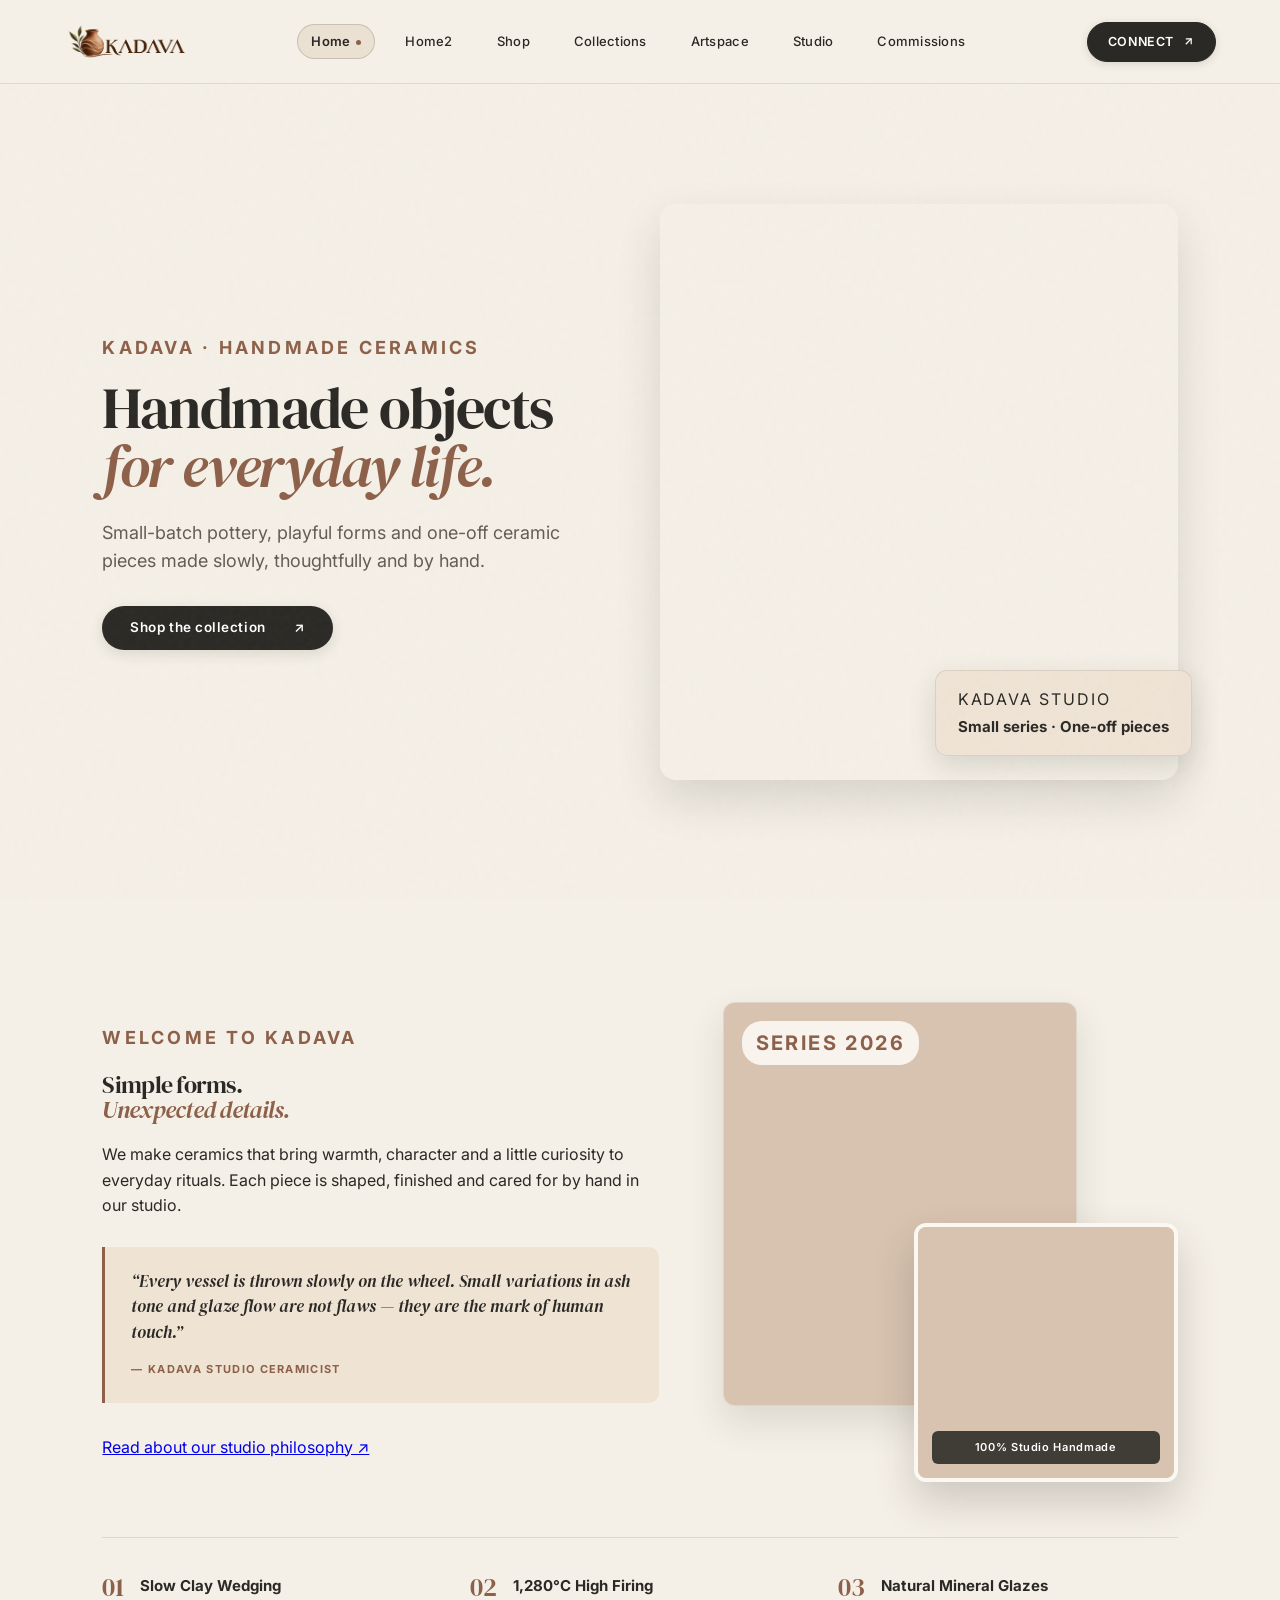
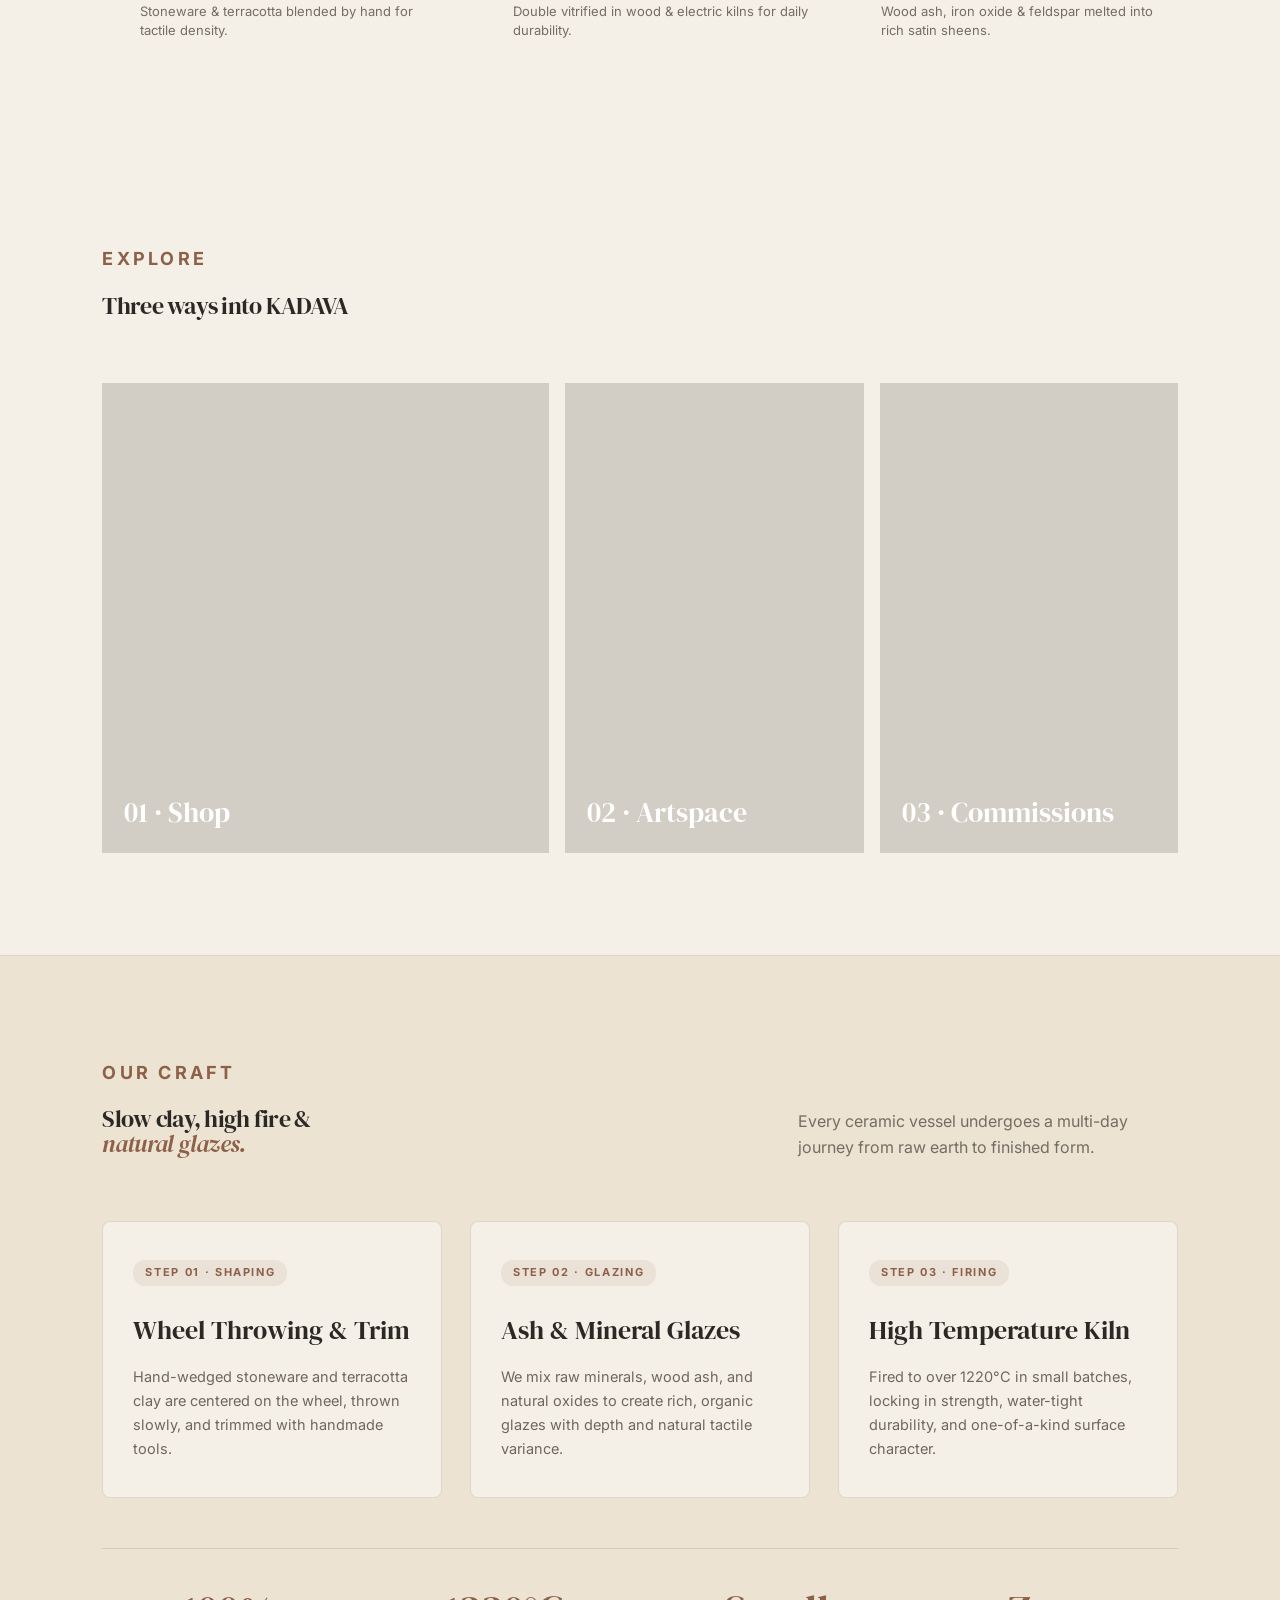
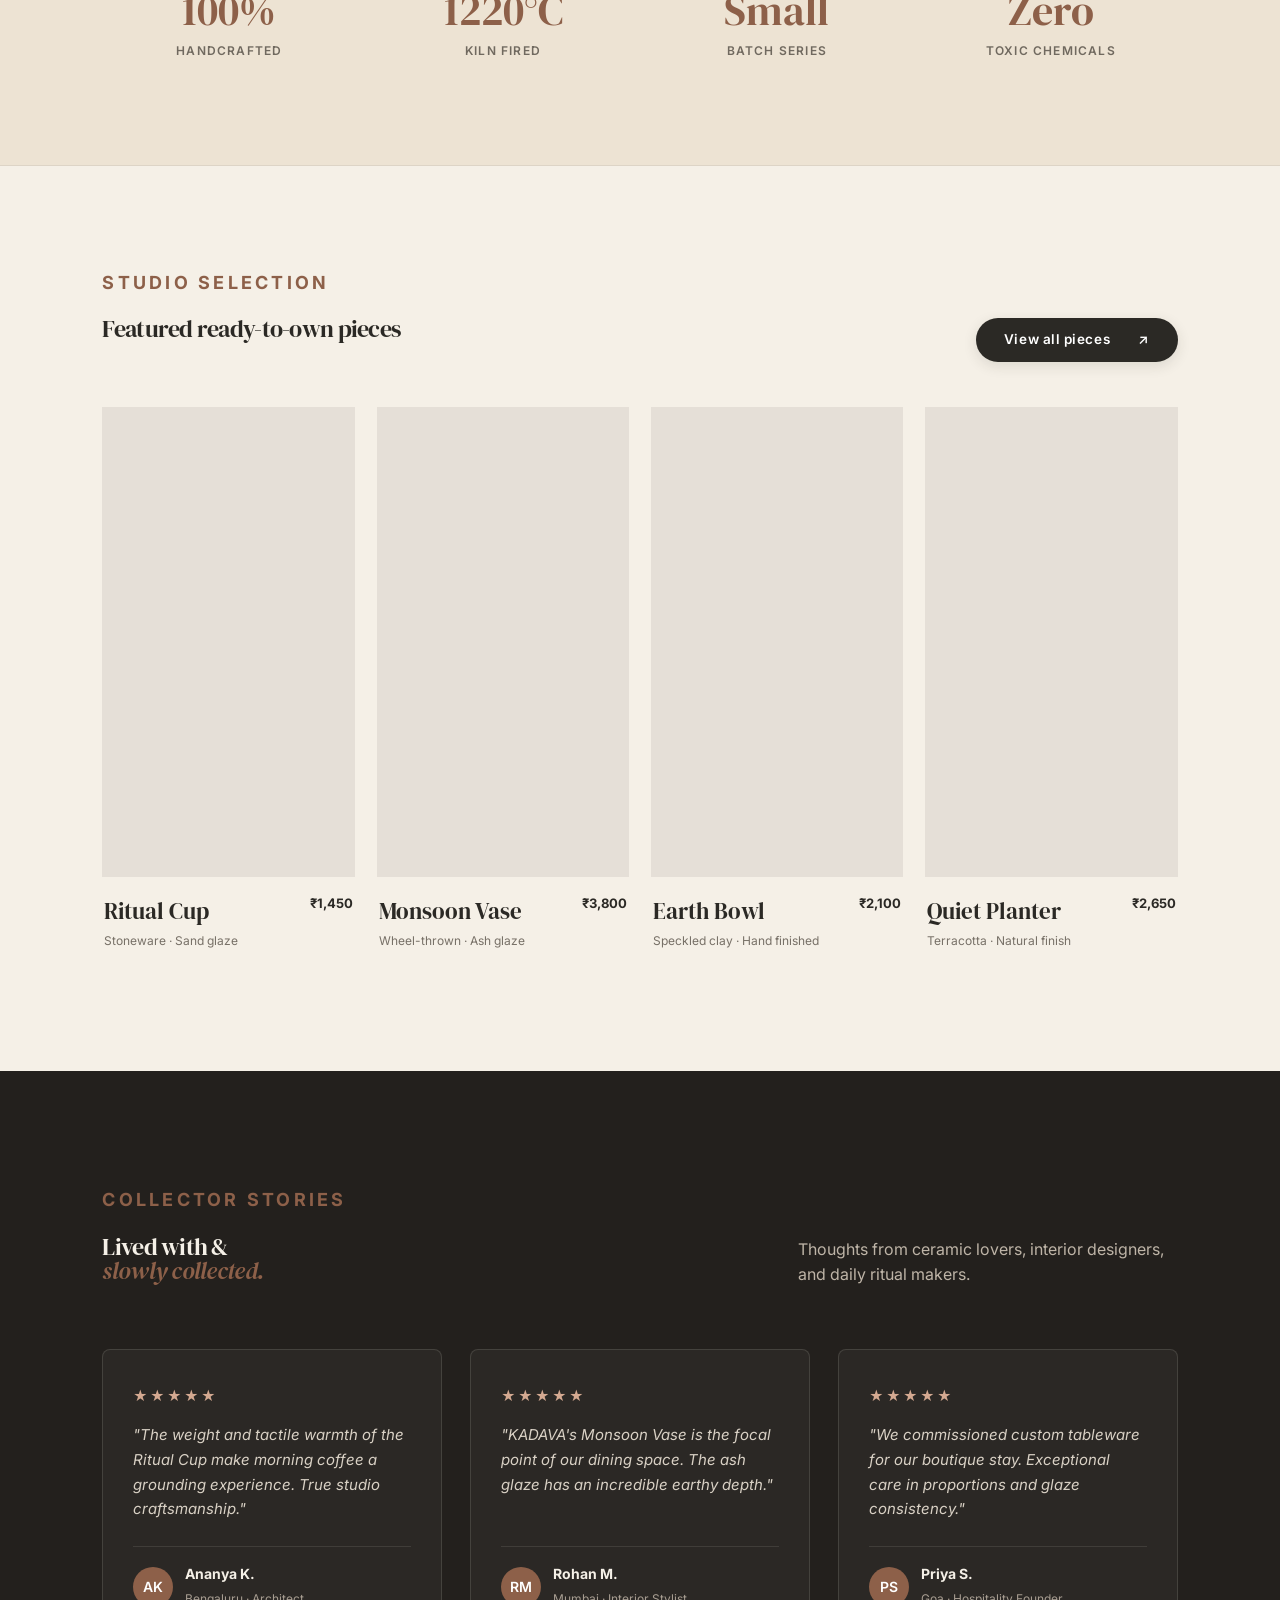
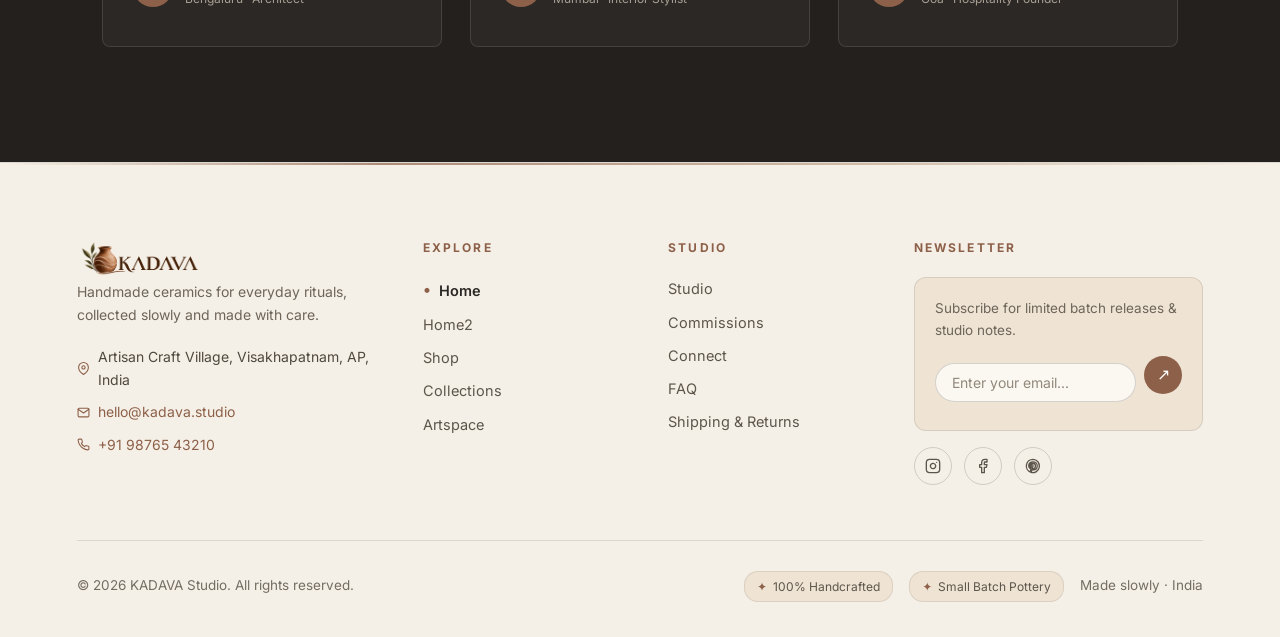
==== index.html @ ba9e99bd "nodarkrtl" ====
<!DOCTYPE html>
<html lang="en">

<head>
  <meta charset="UTF-8">
  <meta name="viewport" content="width=device-width, initial-scale=1.0">
  <meta name="description" content="KADAVA — handmade pottery, ceramics, artist objects and custom commissions.">
  <title>Home — KADAVA</title>
  <link rel="preconnect" href="https://fonts.googleapis.com">
  <link rel="preconnect" href="https://fonts.gstatic.com" crossorigin>
  <link href="https://fonts.googleapis.com/css2?family=DM+Serif+Display&family=Inter:wght@400;500;600&display=swap"
    rel="stylesheet">
  <link rel="icon" type="image/png" href="assets/favicon.png">
  <link rel="stylesheet" href="style.css">
</head>

<body>
  <div class="grain"></div>
  <header class="site-header" id="top">
    <a class="brand" href="index.html">
      <img src="assets/logo.png" alt="KADAVA Logo" class="brand-logo-img">
    </a>
    <button class="menu-toggle" aria-label="Open menu" aria-expanded="false">
      <span></span><span></span>
    </button>
    <nav class="nav">
      <a href="index.html" class="active">Home</a>
      <a href="home2.html">Home2</a>
      <a href="shop.html">Shop</a>
      <a href="collections.html">Collections</a>
      <a href="artspace.html">Artspace</a>
      <a href="studio.html">Studio</a>
      <a href="commissions.html">Commissions</a>
    </nav>
    <div class="header-actions">
      <a class="header-connect-btn" href="connect.html">
        <span>Connect</span>
        <svg viewBox="0 0 24 24">
          <line x1="7" y1="17" x2="17" y2="7"></line>
          <polyline points="7 7 17 7 17 17"></polyline>
        </svg>
      </a>
    </div>
  </header>

  <main>
    <!-- HERO SECTION -->
    <section class="hero section reveal">
      <div class="hero-copy">
        <p class="eyebrow">KADAVA · HANDMADE CERAMICS</p>
        <h1>Handmade objects<br><em>for everyday life.</em></h1>
        <p class="hero-text">Small-batch pottery, playful forms and one-off ceramic pieces made slowly, thoughtfully and
          by hand.</p>
        <a class="button button-dark" href="shop.html">Shop the collection <span>↗</span></a>
      </div>
      <div class="hero-art">
        <div class="hero-image"
          style="background-image:url('https://www.slowpottery.com/cdn/shop/files/IMG_0769_560x709.jpg?v=1723099866')">
        </div>
        <div class="floating-note">KADAVA STUDIO<br><strong>Small series · One-off pieces</strong></div>
      </div>
    </section>

    <!-- INTRO SECTION (INDEX - EDITORIAL COLLAGE & CRAFT NOTE) -->
    <section class="intro section reveal">
      <div class="intro-editorial-grid">
        <div class="intro-editorial-copy">
          <p class="eyebrow">WELCOME TO KADAVA</p>
          <h2>Simple forms.<br><em>Unexpected details.</em></h2>
          <p class="intro-lead">We make ceramics that bring warmth, character and a little curiosity to everyday
            rituals. Each piece is shaped, finished and cared for by hand in our studio.</p>

          <div class="maker-quote-box">
            <p>“Every vessel is thrown slowly on the wheel. Small variations in ash tone and glaze flow are not flaws —
              they are the mark of human touch.”</p>
            <span class="maker-sign">— KADAVA Studio Ceramicist</span>
          </div>

          <a class="intro-action" href="studio.html">Read about our studio philosophy ↗</a>
        </div>

        <div class="intro-collage-wrapper">
          <div class="collage-main-frame">
            <div class="collage-img"
              style="background-image:url('https://cdn.shopify.com/s/files/1/2784/4712/files/Slowpottery_Store_Update_Been_A_While-2_480x480.jpg?v=1711793384')">
            </div>
            <div class="collage-tag">SERIES 2026</div>
          </div>
          <div class="collage-sub-frame">
            <div class="collage-img"
              style="background-image:url('https://images.unsplash.com/photo-1565193566173-7a0ee3dbe261?q=80&w=800&auto=format&fit=crop')">
            </div>
            <div class="collage-sub-note">100% Studio Handmade</div>
          </div>
        </div>
      </div>

      <div class="craft-highlights-bar">
        <div class="craft-highlight-item">
          <span class="highlight-num">01</span>
          <div>
            <strong>Slow Clay Wedging</strong>
            <p>Stoneware & terracotta blended by hand for tactile density.</p>
          </div>
        </div>
        <div class="craft-highlight-item">
          <span class="highlight-num">02</span>
          <div>
            <strong>1,280°C High Firing</strong>
            <p>Double vitrified in wood & electric kilns for daily durability.</p>
          </div>
        </div>
        <div class="craft-highlight-item">
          <span class="highlight-num">03</span>
          <div>
            <strong>Natural Mineral Glazes</strong>
            <p>Wood ash, iron oxide & feldspar melted into rich satin sheens.</p>
          </div>
        </div>
      </div>
    </section>

    <!-- COLLECTIONS GRID SECTION -->
    <section class="collections section reveal">
      <div class="section-head">
        <div>
          <p class="eyebrow">EXPLORE</p>
          <h2>Three ways into KADAVA</h2>
        </div>
      </div>
      <div class="collection-grid">
        <a href="shop.html" class="collection-card"
          style="background-image:url('https://static.wixstatic.com/media/dc993f_97a6704693cb4fafbad5bdfbb5e1f3fa~mv2.jpg/v1/fill/w_980%2Ch_653%2Cal_c%2Cq_85%2Cusm_0.66_1.00_0.01%2Cenc_avif%2Cquality_auto/dc993f_97a6704693cb4fafbad5bdfbb5e1f3fa~mv2.jpg')"><span>01
            · Shop</span></a>
        <a href="artspace.html" class="collection-card"
          style="background-image:url('https://images.squarespace-cdn.com/content/v1/684fb4071e017004de7840f3/378e8b64-91b4-48c6-bec8-7117f7f809e9/WhatsApp%2BImage%2B2025-06-12%2Bat%2B8.28.30%2BAM.jpg')"><span>02
            · Artspace</span></a>
        <a href="commissions.html" class="collection-card"
          style="background-image:url('https://images.squarespace-cdn.com/content/v1/684fb4071e017004de7840f3/1772297842189-53AIKLKZXOEKPM72DSMS/image-asset.jpeg')"><span>03
            · Commissions</span></a>
      </div>
    </section>

    <!-- CRAFT & KILN PROCESS -->
    <section class="craft-process reveal">
      <div class="section-head">
        <div>
          <p class="eyebrow">OUR CRAFT</p>
          <h2>Slow clay, high fire &<br><em>natural glazes.</em></h2>
        </div>
        <p class="muted">Every ceramic vessel undergoes a multi-day journey from raw earth to finished form.</p>
      </div>
      <div class="process-grid">
        <div class="process-card">
          <span class="process-step">Step 01 · Shaping</span>
          <h3>Wheel Throwing & Trim</h3>
          <p>Hand-wedged stoneware and terracotta clay are centered on the wheel, thrown slowly, and trimmed with
            handmade tools.</p>
        </div>
        <div class="process-card">
          <span class="process-step">Step 02 · Glazing</span>
          <h3>Ash & Mineral Glazes</h3>
          <p>We mix raw minerals, wood ash, and natural oxides to create rich, organic glazes with depth and natural
            tactile variance.</p>
        </div>
        <div class="process-card">
          <span class="process-step">Step 03 · Firing</span>
          <h3>High Temperature Kiln</h3>
          <p>Fired to over 1220°C in small batches, locking in strength, water-tight durability, and one-of-a-kind
            surface character.</p>
        </div>
      </div>
      <div class="studio-stats-bar">
        <div class="stat-item">
          <span class="stat-number">100%</span>
          <span class="stat-label">Handcrafted</span>
        </div>
        <div class="stat-item">
          <span class="stat-number">1220°C</span>
          <span class="stat-label">Kiln Fired</span>
        </div>
        <div class="stat-item">
          <span class="stat-number">Small</span>
          <span class="stat-label">Batch Series</span>
        </div>
        <div class="stat-item">
          <span class="stat-number">Zero</span>
          <span class="stat-label">Toxic Chemicals</span>
        </div>
      </div>
    </section>

    <!-- FEATURED SHOWCASE -->
    <section class="featured-showcase section reveal">
      <div class="section-head">
        <div>
          <p class="eyebrow">STUDIO SELECTION</p>
          <h2>Featured ready-to-own pieces</h2>
        </div>
        <a class="button button-dark" href="shop.html">View all pieces <span>↗</span></a>
      </div>
      <div class="product-grid">
        <article class="product-card">
          <div class="product-image"
            style="background-image:url('https://images.unsplash.com/photo-1578749556568-bc2c40e68b61?q=80&w=800&auto=format&fit=crop')">
            <button class="quick" data-add>Add to cart</button>
          </div>
          <div class="product-meta">
            <div>
              <h3>Ritual Cup</h3>
              <p>Stoneware · Sand glaze</p>
            </div>
            <strong>₹1,450</strong>
          </div>
        </article>
        <article class="product-card">
          <div class="product-image"
            style="background-image:url('https://www.authorceramics.com/cdn/shop/files/Poppy-Vase-Sand-Dune-15_940x.jpg?v=1715391659')">
            <button class="quick" data-add>Add to cart</button>
          </div>
          <div class="product-meta">
            <div>
              <h3>Monsoon Vase</h3>
              <p>Wheel-thrown · Ash glaze</p>
            </div>
            <strong>₹3,800</strong>
          </div>
        </article>
        <article class="product-card">
          <div class="product-image"
            style="background-image:url('https://images.squarespace-cdn.com/content/v1/684fb4071e017004de7840f3/1772250698847-D84KBA7W6KFBEYE4YV6B/image-asset.jpeg')">
            <button class="quick" data-add>Add to cart</button>
          </div>
          <div class="product-meta">
            <div>
              <h3>Earth Bowl</h3>
              <p>Speckled clay · Hand finished</p>
            </div>
            <strong>₹2,100</strong>
          </div>
        </article>
        <article class="product-card">
          <div class="product-image"
            style="background-image:url('https://cdn.myikas.com/images/fd0e7424-d5fe-43c9-bc06-d2bbb1850aed/09a22244-1563-47e9-8ed5-5c7395b2889e/3840/cae0a930-d2ae-4ee0-92b0-ac7342c50a53-1-105-c.webp')">
            <button class="quick" data-add>Add to cart</button>
          </div>
          <div class="product-meta">
            <div>
              <h3>Quiet Planter</h3>
              <p>Terracotta · Natural finish</p>
            </div>
            <strong>₹2,650</strong>
          </div>
        </article>
      </div>
    </section>

    <!-- COLLECTOR STORIES / TESTIMONIALS -->
    <section class="testimonials-section reveal">
      <div class="section-head">
        <div>
          <p class="eyebrow">COLLECTOR STORIES</p>
          <h2>Lived with &<br><em>slowly collected.</em></h2>
        </div>
        <p class="muted">Thoughts from ceramic lovers, interior designers, and daily ritual makers.</p>
      </div>
      <div class="testimonials-grid">
        <div class="testimonial-card">
          <div>
            <div class="stars">★★★★★</div>
            <p class="quote-text">"The weight and tactile warmth of the Ritual Cup make morning coffee a grounding
              experience. True studio craftsmanship."</p>
          </div>
          <div class="collector-info">
            <div class="collector-avatar">AK</div>
            <div class="collector-details">
              <strong>Ananya K.</strong>
              <span>Bengaluru · Architect</span>
            </div>
          </div>
        </div>
        <div class="testimonial-card">
          <div>
            <div class="stars">★★★★★</div>
            <p class="quote-text">"KADAVA's Monsoon Vase is the focal point of our dining space. The ash glaze has an
              incredible earthy depth."</p>
          </div>
          <div class="collector-info">
            <div class="collector-avatar">RM</div>
            <div class="collector-details">
              <strong>Rohan M.</strong>
              <span>Mumbai · Interior Stylist</span>
            </div>
          </div>
        </div>
        <div class="testimonial-card">
          <div>
            <div class="stars">★★★★★</div>
            <p class="quote-text">"We commissioned custom tableware for our boutique stay. Exceptional care in
              proportions and glaze consistency."</p>
          </div>
          <div class="collector-info">
            <div class="collector-avatar">PS</div>
            <div class="collector-details">
              <strong>Priya S.</strong>
              <span>Goa · Hospitality Founder</span>
            </div>
          </div>
        </div>
      </div>
    </section>
  </main>

  <footer>
    <div class="footer-grid">
      <div class="footer-brand-col">
        <a class="brand footer-brand" href="index.html">
          <img src="assets/logo.png" alt="KADAVA Logo" class="brand-logo-img">
        </a>
        <p class="footer-note">Handmade ceramics for everyday rituals, collected slowly and made with care.</p>
        <div class="footer-contact-info">
          <span><svg width="13" height="13" viewBox="0 0 24 24" fill="none" stroke="currentColor" stroke-width="2"
              stroke-linecap="round" stroke-linejoin="round">
              <path d="M21 10c0 7-9 13-9 13s-9-6-9-13a9 9 0 0 1 18 0z"></path>
              <circle cx="12" cy="10" r="3"></circle>
            </svg> Artisan Craft Village, Visakhapatnam, AP, India</span>
          <a href="mailto:hello@kadava.studio"><svg width="13" height="13" viewBox="0 0 24 24" fill="none"
              stroke="currentColor" stroke-width="2" stroke-linecap="round" stroke-linejoin="round">
              <path d="M4 4h16c1.1 0 2 .9 2 2v12c0 1.1-.9 2-2 2H4c-1.1 0-2-.9-2-2V6c0-1.1.9-2 2-2z"></path>
              <polyline points="22,6 12,13 2,6"></polyline>
            </svg> hello@kadava.studio</a>
          <a href="tel:+919876543210"><svg width="13" height="13" viewBox="0 0 24 24" fill="none" stroke="currentColor"
              stroke-width="2" stroke-linecap="round" stroke-linejoin="round">
              <path
                d="M22 16.92v3a2 2 0 0 1-2.18 2 19.79 19.79 0 0 1-8.63-3.07 19.5 19.5 0 0 1-6-6 19.79 19.79 0 0 1-3.07-8.67A2 2 0 0 1 4.11 2h3a2 2 0 0 1 2 1.72 12.84 12.84 0 0 0 .7 2.81 2 2 0 0 1-.45 2.11L8.09 9.91a16 16 0 0 0 6 6l1.27-1.27a2 2 0 0 1 2.11-.45 12.84 12.84 0 0 0 2.81.7A2 2 0 0 1 22 16.92z">
              </path>
            </svg> +91 98765 43210</a>
        </div>
      </div>
      <div>
        <p class="footer-label">Explore</p>
        <div class="footer-links">
          <a href="index.html" class="active">Home</a>
          <a href="home2.html">Home2</a>
          <a href="shop.html">Shop</a>
          <a href="collections.html">Collections</a>
          <a href="artspace.html">Artspace</a>
        </div>
      </div>
      <div>
        <p class="footer-label">Studio</p>
        <div class="footer-links">
          <a href="studio.html">Studio</a>
          <a href="commissions.html">Commissions</a>
          <a href="connect.html">Connect</a>
          <a href="#">FAQ</a>
          <a href="#">Shipping & Returns</a>
        </div>
      </div>
      <div class="footer-newsletter-col">
        <p class="footer-label">Newsletter</p>
        <div class="footer-newsletter-box">
          <p>Subscribe for limited batch releases & studio notes.</p>
          <form class="newsletter">
            <input type="email" placeholder="Enter your email..." aria-label="Email" required>
            <button type="submit" aria-label="Subscribe">↗</button>
          </form>
          <div class="newsletter-msg"></div>
        </div>
        <div class="socials">
          <a href="#" aria-label="Instagram" title="Instagram">
            <svg viewBox="0 0 24 24" width="16" height="16" fill="none" stroke="currentColor" stroke-width="2"
              stroke-linecap="round" stroke-linejoin="round">
              <rect x="2" y="2" width="20" height="20" rx="5" ry="5"></rect>
              <path d="M16 11.37A4 4 0 1 1 12.63 8 4 4 0 0 1 16 11.37z"></path>
              <line x1="17.5" y1="6.5" x2="17.51" y2="6.5"></line>
            </svg>
          </a>
          <a href="#" aria-label="Facebook" title="Facebook">
            <svg viewBox="0 0 24 24" width="16" height="16" fill="none" stroke="currentColor" stroke-width="2"
              stroke-linecap="round" stroke-linejoin="round">
              <path d="M18 2h-3a5 5 0 0 0-5 5v3H7v4h3v8h4v-8h3l1-4h-4V7a1 1 0 0 1 1-1h3z"></path>
            </svg>
          </a>
          <a href="#" aria-label="Pinterest" title="Pinterest">
            <svg viewBox="0 0 24 24" width="16" height="16" fill="none" stroke="currentColor" stroke-width="2"
              stroke-linecap="round" stroke-linejoin="round">
              <path
                d="M12 2a10 10 0 0 0-3.66 19.31c-.08-.84-.15-2.13.03-3.05l1.1-4.66s-.28-.56-.28-1.39c0-1.3.75-2.27 1.7-2.27.8 0 1.18.6 1.18 1.32 0 .8-.51 2-.78 3.12-.22.94.47 1.7 1.4 1.7 1.68 0 2.97-1.77 2.97-4.33 0-2.26-1.63-3.84-3.95-3.84-2.69 0-4.27 2.02-4.27 4.1 0 .81.31 1.68.7 2.16.08.09.09.17.06.31l-.26 1.07c-.04.17-.15.22-.34.13-1.25-.58-2.03-2.4-2.03-3.87 0-3.15 2.29-6.04 6.6-6.04 3.47 0 6.16 2.47 6.16 5.77 0 3.44-2.17 6.21-5.18 6.21-1.01 0-1.97-.53-2.3-1.15l-.62 2.38c-.23.88-.84 1.98-1.26 2.65A10 10 0 1 0 12 2z">
              </path>
            </svg>
          </a>
        </div>
      </div>
    </div>
    <div class="footer-bottom">
      <span>© <span id="year"></span> KADAVA Studio. All rights reserved.</span>
      <div class="footer-bottom-badges">
        <span class="badge-tag"><span>✦</span> 100% Handcrafted</span>
        <span class="badge-tag"><span>✦</span> Small Batch Pottery</span>
        <span>Made slowly · India</span>
      </div>
    </div>
  </footer>

  <button class="back-top" id="backTop" aria-label="Back to top">
    <svg width="18" height="18" viewBox="0 0 24 24" fill="none" stroke="currentColor" stroke-width="2.5"
      stroke-linecap="round" stroke-linejoin="round">
      <line x1="12" y1="19" x2="12" y2="5"></line>
      <polyline points="5 12 12 5 19 12"></polyline>
    </svg>
  </button>
  <script src="script.js"></script>
</body>

</html>
---- style.css ----
*{box-sizing:border-box}
html{scroll-behavior:smooth}
body{
  margin:0;
  background:#f5f0e7;
  color:#2b2925;
  font-family:Inter,system-ui,-apple-system,BlinkMacSystemFont,"Segoe UI",Roboto,sans-serif;
  font-size:16px;
  line-height:1.6;
}

/* Background Grain Texture */
.grain{
  position:fixed;
  inset:0;
  pointer-events:none;
  opacity:.035;
  z-index:50;
  background-image:url("data:image/svg+xml,%3Csvg viewBox='0 0 160 160' xmlns='http://www.w3.org/2000/svg'%3E%3Cfilter id='n'%3E%3CfeTurbulence type='fractalNoise' baseFrequency='.9' numOctaves='4' stitchTiles='stitch'/%3E%3C/filter%3E%3Crect width='100%25' height='100%25' filter='url(%23n)'/%3E%3C/svg%3E");
}

/* Header & Navigation System */
.site-header{
  height:84px;
  display:flex;
  align-items:center;
  justify-content:space-between;
  padding:0 5vw;
  border-bottom:1px solid rgba(43,41,37,0.12);
  position:sticky;
  top:0;
  background:rgba(245,240,231,.95);
  backdrop-filter:blur(14px);
  -webkit-backdrop-filter:blur(14px);
  z-index:100;
  transition:all 0.3s ease;
}

.brand{
  display:flex;
  gap:12px;
  align-items:center;
  text-decoration:none;
  color:#2b2925;
  font-weight:600;
  letter-spacing:.18em;
  font-size:15px;
  transition:opacity .2s ease;
}
.brand:hover{opacity:.85}

.brand-logo-img {
  height: 42px;
  width: auto;
  max-width: 170px;
  object-fit: contain;
  display: block;
  transition: transform 0.3s ease;
}
.brand:hover .brand-logo-img {
  transform: scale(1.03);
}

.brand-mark{
  display:grid;
  place-items:center;
  width:28px;
  height:28px;
  border:1px solid #2b2925;
  border-radius:50%;
  font-size:18px;
  line-height:1;
  transform:rotate(-25deg);
  transition:transform .4s ease, background-color .3s ease, color .3s ease, border-color .3s ease;
}
.brand:hover .brand-mark{
  transform:rotate(155deg);
  background:#8d6049;
  color:#fff;
  border-color:#8d6049;
}

/* Nav Menu Links */
.nav{
  display:flex;
  align-items:center;
  gap:16px;
}

.nav a{
  color:#2b2925;
  text-decoration:none;
  font-size:13px;
  font-weight:500;
  letter-spacing:.02em;
  padding:7px 14px;
  border-radius:20px;
  position:relative;
  transition:all 0.25s ease;
}

.nav a:hover{
  color:#8d6049;
  background:rgba(141,96,73,0.08);
}

/* Active Nav Highlight */
.nav a.active{
  color:#2b2925;
  font-weight:600;
  background:#eae1d3;
  box-shadow:inset 0 0 0 1px rgba(43,41,37,0.18);
}

.nav a.active::after{
  content:"";
  display:inline-block;
  width:5px;
  height:5px;
  background:#8d6049;
  border-radius:50%;
  margin-left:6px;
  vertical-align:middle;
}

/* Connect Button in Header Nav */
.nav a.nav-btn-connect{
  display:inline-flex;
  align-items:center;
  gap:6px;
  background:transparent;
  color:#2b2925;
  border:1.5px solid #2b2925;
  padding:7px 16px;
  border-radius:30px;
  font-size:12.5px;
  font-weight:600;
  letter-spacing:.04em;
  text-transform:uppercase;
  transition:all 0.3s ease;
}

.nav a.nav-btn-connect::after{
  display:none;
}

.nav a.nav-btn-connect:hover{
  background:#8d6049;
  border-color:#8d6049;
  color:#ffffff;
  transform:translateY(-1px);
  box-shadow:0 4px 12px rgba(141,96,73,0.22);
}

.nav a.nav-btn-connect.active{
  background:#2b2925;
  color:#ffffff;
  border-color:#2b2925;
  box-shadow:0 2px 8px rgba(43,41,37,0.2);
}

/* Header Actions Container */
.header-actions{
  display:flex;
  align-items:center;
  gap:12px;
}

/* Connect CTA Button in Header (Replaces Cart) */
.header-connect-btn{
  display:inline-flex;
  align-items:center;
  gap:8px;
  background:#2b2925;
  color:#ffffff;
  text-decoration:none;
  font-size:12.5px;
  font-weight:600;
  padding:9px 20px;
  border-radius:30px;
  letter-spacing:.05em;
  text-transform:uppercase;
  transition:all 0.3s ease;
  box-shadow:0 2px 8px rgba(43,41,37,0.15);
  border:1.5px solid #2b2925;
}

.header-connect-btn:hover{
  background:#8d6049;
  border-color:#8d6049;
  color:#ffffff;
  transform:translateY(-1px);
  box-shadow:0 4px 14px rgba(141,96,73,0.28);
}

.header-connect-btn.active{
  background:#8d6049;
  border-color:#8d6049;
  color:#ffffff;
  box-shadow:0 2px 10px rgba(141,96,73,0.3);
}

.header-connect-btn svg{
  width:13px;
  height:13px;
  stroke:currentColor;
  fill:none;
  stroke-width:2.2;
  transition:transform 0.3s ease;
}

.header-connect-btn:hover svg{
  transform:translate(2px, -2px);
}

/* Mobile Menu Toggle */
.menu-toggle{
  display:none;
  background:none;
  border:0;
  cursor:pointer;
  padding:8px;
}

/* Hero Section */
.hero{
  min-height:max(calc(100vh - 84px), 620px);
  display:grid;
  grid-template-columns:1fr 1.05fr;
  gap:5vw;
  padding:0.8vw 8vw 4vw;
  align-items:center;
}
.hero-copy{max-width:600px}
.eyebrow{
  font-size:18px;
  letter-spacing:.18em;
  font-weight:700;
  margin:0 0 16px;
  color:#8d6049;
  text-transform:uppercase;
}
.hero h1,h2{
  font-family:"DM Serif Display",Georgia,serif;
  font-weight:400;
  line-height:1.02;
  letter-spacing:-.03em;
}
.hero h1{
  font-size:clamp(2.8rem,4.5vw,4.8rem);
  margin:0 0 22px;
  color:#2b2925;
}
.hero h1 em,h2 em{font-style:italic;color:#8d6049}
.hero-text{
  max-width:500px;
  font-size:18px;
  line-height:1.6;
  color:#635c52;
  margin-bottom:30px;
}

.button{
  border:0;
  padding:15px 28px;
  display:inline-flex;
  align-items:center;
  justify-content:space-between;
  gap:28px;
  font:600 13.5px/1 Inter, sans-serif;
  cursor:pointer;
  transition:all 0.3s ease;
  min-width:200px;
  text-decoration:none;
  border-radius:30px;
  letter-spacing:.04em;
  box-shadow:0 4px 14px rgba(43,41,37,0.12);
}
.button-dark{background:#2b2925;color:#fff}
.button-dark:hover{background:#8d6049;transform:translateY(-2px);box-shadow:0 6px 18px rgba(141,96,73,0.3)}
.button-light{background:#efe3d4;color:#2b2925}
.button-light:hover{background:#2b2925;color:#fff;transform:translateY(-2px)}

.hero-art{
  position:relative;
  width:100%;
}
.hero-image{
  height:min(64vh,600px);
  min-height:420px;
  background-size:cover;
  background-position:center;
  border-radius:16px;
  box-shadow:0 20px 45px rgba(43,41,37,0.14);
  overflow:hidden;
}
.image-a{background-image:url("https://www.slowpottery.com/cdn/shop/files/Slowpottery_Store_Update_Been_A_While-7_756x948.jpg?v=1711793393")}
.floating-note{
  position:absolute;
  right:-14px;
  bottom:24px;
  background:rgba(239,227,212,0.95);
  backdrop-filter:blur(10px);
  -webkit-backdrop-filter:blur(10px);
  padding:16px 22px;
  font-size:16px;
  letter-spacing:.12em;
  border-radius:12px;
  border:1px solid rgba(43,41,37,0.1);
  box-shadow:0 10px 28px rgba(43,41,37,0.14);
}
.floating-note strong{letter-spacing:0;font-size:15px;display:block;margin-top:2px;color:#2b2925}

/* Base Intro Spacing */
.intro {
  padding: 7vw 8vw;
  max-width: 1400px;
  margin: 0 auto;
}

/* ==========================================================================
   1. INDEX PAGE: Editorial Collage & Craft Highlights Bar
   ========================================================================== */
.intro-editorial-grid {
  display: grid;
  grid-template-columns: 1.1fr 0.9fr;
  gap: 5vw;
  align-items: center;
}
.intro-editorial-copy {
  max-width: 560px;
}
.maker-quote-box {
  background: #efe3d4;
  border-left: 3px solid #8d6049;
  padding: 22px 26px;
  margin: 28px 0 32px;
  border-radius: 0 10px 10px 0;
  position: relative;
}
.maker-quote-box p {
  font-family: "DM Serif Display", Georgia, serif;
  font-size: 17px;
  line-height: 1.5;
  color: #2b2925;
  margin: 0 0 10px;
  font-style: italic;
}
.maker-sign {
  font-size: 11px;
  font-weight: 700;
  letter-spacing: 0.12em;
  color: #8d6049;
  text-transform: uppercase;
}
.intro-collage-wrapper {
  position: relative;
  height: 480px;
}
.collage-main-frame {
  position: absolute;
  top: 0;
  left: 0;
  width: 78%;
  height: 84%;
  border-radius: 12px;
  overflow: hidden;
  box-shadow: 0 16px 36px rgba(43, 41, 37, 0.12);
  border: 1px solid rgba(216, 208, 196, 0.6);
  background: #eae1d3;
}
.collage-sub-frame {
  position: absolute;
  bottom: 0;
  right: 0;
  width: 58%;
  height: 54%;
  border-radius: 12px;
  overflow: hidden;
  box-shadow: 0 20px 42px rgba(43, 41, 37, 0.2);
  border: 4px solid #fbf8f2;
  background: #efe3d4;
}
.collage-img {
  width: 100%;
  height: 100%;
  background-size: cover;
  background-position: center;
  background-color: #d8c3b0;
  background-image: linear-gradient(135deg, #d8c3b0 0%, #c4a993 100%);
  transition: transform 0.7s ease;
}
.collage-main-frame:hover .collage-img, .collage-sub-frame:hover .collage-img {
  transform: scale(1.05);
}
.collage-tag {
  position: absolute;
  top: 18px;
  left: 18px;
  background: rgba(251, 248, 242, 0.92);
  padding: 6px 14px;
  border-radius: 20px;
  font-size: 20px;
  font-weight: 700;
  letter-spacing: 0.12em;
  color: #8d6049;
}
.collage-sub-note {
  position: absolute;
  bottom: 14px;
  left: 14px;
  right: 14px;
  background: rgba(43, 41, 37, 0.88);
  backdrop-filter: blur(8px);
  color: #ffffff;
  padding: 8px 12px;
  border-radius: 6px;
  font-size: 11px;
  font-weight: 600;
  letter-spacing: 0.06em;
  text-align: center;
}
.craft-highlights-bar {
  display: grid;
  grid-template-columns: repeat(3, 1fr);
  gap: 28px;
  margin-top: 55px;
  padding-top: 36px;
  border-top: 1px solid rgba(43, 41, 37, 0.12);
}
.craft-highlight-item {
  display: flex;
  gap: 16px;
  align-items: flex-start;
}
.highlight-num {
  font-family: "DM Serif Display", Georgia, serif;
  font-size: 26px;
  color: #8d6049;
  line-height: 1;
}
.craft-highlight-item strong {
  display: block;
  font-size: 15px;
  color: #2b2925;
  margin-bottom: 4px;
}
.craft-highlight-item p {
  font-size: 13px;
  color: #746d63;
  margin: 0;
  line-height: 1.45;
}

/* ==========================================================================
   2. COMMISSIONS PAGE: Hero Spec Box & 4-Column Use Cases Grid
   ========================================================================== */
.commission-spec-card {
  background: #2b2925;
  color: #fbf8f2;
  border-radius: 14px;
  padding: 34px 30px;
  box-shadow: 0 20px 45px rgba(43, 41, 37, 0.22);
  border: 1px solid rgba(255, 255, 255, 0.08);
}
.spec-badge {
  display: inline-block;
  font-size: 20px;
  font-weight: 700;
  letter-spacing: 0.16em;
  color: #8d6049;
  background: rgba(141, 96, 73, 0.18);
  padding: 5px 12px;
  border-radius: 20px;
  margin-bottom: 12px;
}
.spec-card-header h3 {
  font-family: "DM Serif Display", Georgia, serif;
  font-size: 24px;
  font-weight: 400;
  color: #ffffff;
  margin: 0 0 24px;
}
.spec-list {
  display: flex;
  flex-direction: column;
  gap: 14px;
  margin-bottom: 28px;
  border-top: 1px solid rgba(255, 255, 255, 0.1);
  padding-top: 20px;
}
.spec-row {
  display: flex;
  justify-content: space-between;
  font-size: 13px;
  padding-bottom: 10px;
  border-bottom: 1px dashed rgba(255, 255, 255, 0.08);
}
.spec-row span { color: #a59e95; }
.spec-row strong { color: #ffffff; font-weight: 500; }
.spec-btn {
  width: 100%;
  justify-content: center;
  background: #8d6049;
  color: #ffffff;
}
.spec-btn:hover { background: #efe3d4; color: #2b2925; }

.usecases-grid {
  display: grid;
  grid-template-columns: repeat(4, 1fr);
  gap: 22px;
  margin-top: 40px;
}
.usecase-card {
  background: #efe3d4;
  padding: 30px 24px;
  border-radius: 12px;
  border: 1px solid rgba(43, 41, 37, 0.08);
  transition: transform 0.35s ease, box-shadow 0.35s ease;
  display: flex;
  flex-direction: column;
  justify-content: space-between;
  min-height: 260px;
}
.usecase-card:hover {
  transform: translateY(-4px);
  box-shadow: 0 14px 30px rgba(43, 41, 37, 0.1);
  background: #eae0d0;
}
.usecase-num {
  font-family: "DM Serif Display", Georgia, serif;
  font-size: 22px;
  color: #8d6049;
}
.usecase-card h3 {
  font-family: "DM Serif Display", Georgia, serif;
  font-size: 22px;
  font-weight: 400;
  color: #2b2925;
  margin: 14px 0 10px;
  line-height: 1.15;
}
.usecase-card p {
  font-size: 13.5px;
  color: #746d63;
  line-height: 1.5;
  margin: 0 0 20px;
}
.usecase-tag {
  align-self: flex-start;
  font-size: 21px;
  font-weight: 700;
  letter-spacing: 0.1em;
  text-transform: uppercase;
  color: #8d6049;
  background: rgba(141, 96, 73, 0.12);
  padding: 5px 12px;
  border-radius: 15px;
}

/* ==========================================================================
   3. SHOP PAGE: Quality & Care Guarantee Horizontal Banner
   ========================================================================== */
.shop-guarantee-section {
  background: #efe3d4;
  border-radius: 16px;
  padding: 60px 50px;
  margin: 60px 8vw;
  border: 1px solid rgba(43, 41, 37, 0.08);
}
.guarantee-header {
  text-align: center;
  max-width: 680px;
  margin: 0 auto 45px;
}
.guarantee-header h2 {
  font-size: clamp(2.4rem, 4vw, 3.8rem);
  margin: 10px 0 14px;
}
.guarantee-header p {
  font-size: 16px;
  color: #6e675e;
  line-height: 1.6;
}
.guarantee-grid {
  display: grid;
  grid-template-columns: repeat(4, 1fr);
  gap: 24px;
}
.guarantee-card {
  background: #fbf8f2;
  padding: 26px 20px;
  border-radius: 12px;
  text-align: center;
  border: 1px solid rgba(43, 41, 37, 0.06);
  transition: transform 0.3s ease;
}
.guarantee-card:hover {
  transform: translateY(-3px);
  box-shadow: 0 10px 24px rgba(43, 41, 37, 0.08);
}
.guarantee-icon {
  font-size: 28px;
  margin-bottom: 12px;
}
.guarantee-card h4 {
  font-family: "DM Serif Display", Georgia, serif;
  font-size: 18px;
  font-weight: 400;
  color: #2b2925;
  margin: 0 0 8px;
}
.guarantee-card p {
  font-size: 13px;
  color: #746d63;
  line-height: 1.45;
  margin: 0;
}

/* ==========================================================================
   4. ARTSPACE PAGE: Artist Residency Split Spotlight
   ========================================================================== */
.artspace-spotlight-section {
  padding: 6vw 8vw;
}
.spotlight-split {
  display: grid;
  grid-template-columns: 1fr 1fr;
  border-radius: 16px;
  overflow: hidden;
  box-shadow: 0 20px 48px rgba(43, 41, 37, 0.14);
}
.spotlight-dark-panel {
  background: #2b2925;
  color: #fbf8f2;
  padding: 60px 50px;
  display: flex;
  flex-direction: column;
  justify-content: center;
}
.spotlight-badge {
  font-size: 21px;
  font-weight: 700;
  letter-spacing: 0.16em;
  color: #8d6049;
  text-transform: uppercase;
  margin-bottom: 14px;
}
.spotlight-dark-panel h2 {
  font-size: clamp(2.5rem, 4vw, 4.2rem);
  color: #ffffff;
  margin: 0 0 20px;
}
.spotlight-dark-panel p {
  font-size: 16px;
  color: #a59e95;
  line-height: 1.6;
  margin-bottom: 28px;
}
.spotlight-quote {
  border-left: 2px solid #8d6049;
  padding-left: 18px;
  margin-bottom: 34px;
  font-style: italic;
  color: #efe3d4;
  font-family: "DM Serif Display", Georgia, serif;
  font-size: 17px;
}
.spotlight-image-panel {
  background-size: cover;
  background-position: center;
  position: relative;
  min-height: 440px;
}
.spotlight-img-tag {
  position: absolute;
  bottom: 22px;
  right: 22px;
  background: rgba(38, 34, 29, 0.85);
  backdrop-filter: blur(8px);
  color: #ffffff;
  padding: 8px 16px;
  border-radius: 20px;
  font-size: 11px;
  font-weight: 600;
  letter-spacing: 0.08em;
}

/* ==========================================================================
   5. COLLECTIONS PAGE: Craft Specs Breakdown Table
   ========================================================================== */
.collections-breakdown-section {
  padding: 6vw 8vw;
}
.breakdown-grid {
  display: grid;
  grid-template-columns: repeat(3, 1fr);
  gap: 26px;
  margin-top: 36px;
}
.breakdown-column {
  background: #efe3d4;
  padding: 34px 28px;
  border-radius: 14px;
  border: 1px solid rgba(43, 41, 37, 0.08);
}
.breakdown-tag {
  font-size: 16px;
  font-weight: 700;
  letter-spacing: 0.14em;
  color: #8d6049;
}
.breakdown-column h3 {
  font-family: "DM Serif Display", Georgia, serif;
  font-size: 30px;
  font-weight: 400;
  color: #2b2925;
  margin: 10px 0 22px;
  padding-bottom: 16px;
  border-bottom: 1px solid rgba(43, 41, 37, 0.14);
}
.breakdown-list {
  list-style: none;
  padding: 0;
  margin: 0;
  display: flex;
  flex-direction: column;
  gap: 16px;
}
.breakdown-list li {
  font-size: 18px;
  color: #38332c;
  line-height: 1.5;
}
.breakdown-list li strong {
  color: #8d6049;
  display: block;
  font-size: 14px;
  font-weight: 700;
  text-transform: uppercase;
  letter-spacing: 0.1em;
  margin-bottom: 4px;
}

/* ==========================================================================
   COLLECTION NOTES SECTION (COLLECTIONS PAGE)
   ========================================================================== */
.collection-notes-section {
  padding: 6vw 8vw;
}
.notes-header-grid {
  display: grid;
  grid-template-columns: 1.1fr 0.9fr;
  gap: 4vw;
  align-items: end;
  margin-bottom: 45px;
}
.notes-header-grid h2 {
  font-size: clamp(2.8rem, 5vw, 4.8rem);
  margin: 0;
  line-height: 0.96;
}
.notes-lead-box p {
  font-size: 16.5px;
  line-height: 1.65;
  color: #6e675e;
  margin: 0 0 20px;
}
.notes-action-btn {
  display: inline-flex;
  align-items: center;
  gap: 8px;
  font-size: 13px;
  font-weight: 600;
  color: #2b2925;
  text-decoration: none;
  border-bottom: 1.5px solid #2b2925;
  padding-bottom: 3px;
  transition: all 0.3s ease;
}
.notes-action-btn:hover {
  color: #8d6049;
  border-color: #8d6049;
  transform: translateX(4px);
}
.notes-material-grid {
  display: grid;
  grid-template-columns: repeat(3, 1fr);
  gap: 26px;
}
.notes-mat-card {
  background: #efe3d4;
  border-radius: 14px;
  overflow: hidden;
  border: 1px solid rgba(43, 41, 37, 0.08);
  transition: transform 0.35s ease, box-shadow 0.35s ease;
}
.notes-mat-card:hover {
  transform: translateY(-5px);
  box-shadow: 0 16px 36px rgba(43, 41, 37, 0.12);
}
.notes-mat-img {
  height: 260px;
  background-size: cover;
  background-position: center;
  background-color: #d8c3b0;
  background-image: linear-gradient(135deg, #d8c3b0 0%, #c4a993 100%);
  transition: transform 0.7s ease;
}
.notes-mat-card:hover .notes-mat-img {
  transform: scale(1.04);
}
.notes-mat-content {
  padding: 24px 22px 28px;
}
.notes-mat-tag {
  font-size: 21px;
  font-weight: 700;
  letter-spacing: 0.14em;
  color: #8d6049;
  text-transform: uppercase;
}
.notes-mat-content h3 {
  font-family: "DM Serif Display", Georgia, serif;
  font-size: 22px;
  font-weight: 400;
  color: #2b2925;
  margin: 8px 0 10px;
}
.notes-mat-content p {
  font-size: 13.5px;
  color: #746d63;
  line-height: 1.5;
  margin: 0;
}

@media (max-width: 990px) {
  .intro-editorial-grid, .spotlight-split, .notes-header-grid { grid-template-columns: 1fr; }
  .usecases-grid, .guarantee-grid, .breakdown-grid, .notes-material-grid, .contact-cards-grid { grid-template-columns: repeat(2, 1fr); }
  .craft-highlights-bar { grid-template-columns: 1fr; gap: 20px; }
  .intro-collage-wrapper { height: 380px; }
}
@media (max-width: 600px) {
  .usecases-grid, .guarantee-grid, .breakdown-grid, .notes-material-grid, .contact-cards-grid { grid-template-columns: 1fr; }
}

/* ==========================================================================
   CONTACT HUB & SOCIAL SECTION (CONNECT PAGE & GLOBAL)
   ========================================================================== */
.contact-hub-section {
  padding: 6vw 8vw;
}

.contact-cards-grid {
  display: grid;
  grid-template-columns: repeat(4, 1fr);
  gap: 24px;
  margin-top: 40px;
}

.contact-card {
  background: #efe3d4;
  border-radius: 14px;
  padding: 32px 26px;
  border: 1px solid rgba(43, 41, 37, 0.08);
  display: flex;
  flex-direction: column;
  transition: transform 0.35s ease, box-shadow 0.35s ease;
  min-height: 290px;
}

.contact-card:hover {
  transform: translateY(-5px);
  box-shadow: 0 16px 36px rgba(43, 41, 37, 0.12);
  background: #eae0d0;
}

.contact-card-icon {
  width: 44px;
  height: 44px;
  border-radius: 50%;
  background: #2b2925;
  color: #ffffff;
  display: flex;
  align-items: center;
  justify-content: center;
  margin-bottom: 20px;
}

.contact-card-label {
  font-size: 21px;
  font-weight: 700;
  letter-spacing: 0.14em;
  color: #8d6049;
  text-transform: uppercase;
  margin-bottom: 8px;
}

.contact-card h3 {
  font-family: "DM Serif Display", Georgia, serif;
  font-size: 22px;
  font-weight: 400;
  color: #2b2925;
  margin: 0 0 12px;
  line-height: 1.15;
}

.contact-link {
  font-size: 17px;
  font-weight: 600;
  color: #2b2925;
  text-decoration: none;
  margin-bottom: 6px;
  transition: color 0.3s ease;
}

.contact-link:hover {
  color: #8d6049;
}

.contact-sublink {
  font-size: 13px;
  color: #8d6049;
  text-decoration: none;
  font-weight: 600;
  margin-bottom: 14px;
  transition: opacity 0.3s ease;
}

.contact-sublink:hover {
  opacity: 0.8;
}

.contact-address-text {
  font-size: 13.5px;
  line-height: 1.55;
  color: #6e675e;
  margin: 0 0 14px;
}

.contact-subtext {
  font-size: 13px;
  line-height: 1.5;
  color: #746d63;
  margin: 0 0 18px;
}

.contact-hours {
  font-size: 11.5px;
  color: #8a8277;
  font-weight: 500;
  margin-top: auto;
  padding-top: 14px;
  border-top: 1px solid rgba(43, 41, 37, 0.1);
}

.contact-social-pills {
  display: flex;
  flex-wrap: wrap;
  gap: 8px;
  margin-top: auto;
}

.contact-social-pills a {
  display: inline-flex;
  align-items: center;
  gap: 6px;
  background: #2b2925;
  color: #ffffff;
  padding: 6px 12px;
  border-radius: 20px;
  font-size: 11.5px;
  font-weight: 600;
  text-decoration: none;
  transition: all 0.3s ease;
}

.contact-social-pills a:hover {
  background: #8d6049;
  transform: translateY(-2px);
}
.section{padding:8vw 8vw}
.section-head{display:flex;justify-content:space-between;align-items:end;margin-bottom:45px}
.muted{max-width:380px;color:#746d63}

/* Products */
.product-grid{display:grid;grid-template-columns:repeat(4,1fr);gap:22px}
.product-image{height:470px;background-size:cover;background-position:center;position:relative;overflow:hidden}
.image-b{background-image:url("https://www.auroville.com/cdn/shop/files/DSC_0578.jpg?v=1773895852&width=990")}
.image-c{background-image:url("https://www.thebengalstore.com/cdn/shop/files/82225881431744911723795286.jpg?crop=center&height=1200&v=1737355636&width=1200")}
.image-d{background-image:url("https://www.auroville.com/cdn/shop/files/DSC_0619_9ecc921e-0864-4db1-932d-e142fc5fe19c.jpg?v=1773895952&width=1445")}
.image-e{background-image:url("https://www.amalfieeceramics.com/cdn/shop/products/Peppermint-Ceramic-Lavish-Tea-Set-of-11-Pieces-Amalfiee-Ceramics-1678928185_1080x.jpg?v=1678928187")}
.product-image:after{content:"";position:absolute;inset:0;background:rgba(38,34,29,.08);transition:.5s}
.product-card:hover .product-image:after{background:rgba(38,34,29,0)}
.quick{
  position:absolute;
  z-index:2;
  bottom:15px;
  left:15px;
  right:15px;
  padding:13px;
  background:#f5f0e7;
  border:0;
  font:600 12px Inter;
  opacity:0;
  transform:translateY(15px);
  transition:.35s;
  cursor:pointer;
}
.product-card:hover .quick{opacity:1;transform:none}
.product-meta{display:flex;justify-content:space-between;gap:10px;padding:16px 2px}
.product-meta h3{font-family:"DM Serif Display",Georgia,serif;font-weight:400;font-size:23px;margin:0}
.product-meta p{margin:2px 0;color:#777067;font-size:12px}
.product-meta strong{font-size:13px;white-space:nowrap}

/* Collections Grid */
.collection-grid{display:grid;grid-template-columns:1.2fr .8fr .8fr;gap:16px}
.collection-card{
  height:470px;
  background-size:cover;
  background-position:center;
  position:relative;
  text-decoration:none;
  color:#fff;
  display:flex;
  align-items:end;
  padding:22px;
  font:400 28px "DM Serif Display";
  overflow:hidden;
}
.collection-card:after,.art-grid>div:after{content:"";position:absolute;inset:0;background:rgba(28,24,20,.16);transition:.4s}
.collection-card:hover:after,.art-grid>div:hover:after{background:rgba(28,24,20,.02)}
.collection-card span,.art-grid span{position:relative;z-index:2}
.image-k{background-image:url("https://www.auroville.com/cdn/shop/files/DSC_0619_9ecc921e-0864-4db1-932d-e142fc5fe19c.jpg?v=1773895952&width=1445")}
.image-l{background-image:url("https://theindiashop.co.uk/cdn/shop/products/sa421-_1of1_1445x.jpg?v=1655470831")}
.image-m{background-image:url("https://www.auroville.com/cdn/shop/files/DSC_0578.jpg?v=1773895852&width=990")}

/* Studio Page */
.studio{display:grid;grid-template-columns:1.08fr .92fr;align-items:center;gap:9vw;background:#ded1c0}
.studio-photo{height:650px;background-size:cover;background-position:center}
.image-f{background-image:url("https://cdn.shopify.com/s/files/1/2784/4712/files/Slowpottery_Store_Update_Been_A_While-2_480x480.jpg?v=1711793384")}
.studio-copy{max-width:550px}
.studio-copy>p:not(.eyebrow){color:#665f56;max-width:480px;font-size:17px;margin:28px 0}

/* Artspace */
.artspace{background:#e9e1d6}
.art-grid{display:grid;grid-template-columns:1.1fr .9fr .9fr;grid-template-rows:330px 420px;gap:16px}
.art-grid>div{position:relative;background-size:cover;background-position:center;overflow:hidden;color:#fff;padding:17px;font-size:11px;letter-spacing:.14em}
.art-large{grid-row:span 2}
.art-wide{grid-column:span 2}
.image-g{background-image:url("https://www.auroville.com/cdn/shop/files/DSC_0619_9ecc921e-0864-4db1-932d-e142fc5fe19c.jpg?v=1773895952&width=1445")}
.image-h{background-image:url("https://www.auroville.com/cdn/shop/files/DSC_0578.jpg?v=1773895852&width=990")}
.image-i{background-image:url("https://www.thebengalstore.com/cdn/shop/files/82225881431744911723795286.jpg?crop=center&height=1200&v=1737355636&width=1200")}
.image-j{background-image:url("https://www.slowpottery.com/cdn/shop/files/Slowpottery_Store_Update_Been_A_While-7_756x948.jpg?v=1711793393")}

/* Custom / Commissions */
.custom{background:#302b26;color:#f5f0e7;display:grid;grid-template-columns:1fr .8fr;gap:8vw;align-items:center}
.custom h2{color:#f5f0e7}
.custom-copy>p:not(.eyebrow){max-width:520px;color:#c0b6aa;margin:30px 0}
.custom-card{border:1px solid #625a52;padding:30px}
.custom-card>div{padding:7px 0 25px;border-bottom:1px solid #514a43;margin-bottom:20px}
.custom-card>div:last-child{border-bottom:0;margin-bottom:0}
.custom-card span{font-size:20px;letter-spacing:.15em;color:#aaa094}
.custom-card h3{font:400 31px/1.05 "DM Serif Display",Georgia,serif;margin:7px 0 0}

/* Connect Section */
.connect{display:grid;grid-template-columns:1fr 1fr;gap:8vw;align-items:end}
.contact-details{border-top:1px solid #cfc6ba;padding-top:20px}
.contact-details p{color:#70695f}
.contact-details a{display:block;color:#2b2925;text-decoration:none;font:400 clamp(1.5rem,2.4vw,2.4rem) "DM Serif Display";margin:7px 0}
.contact-details a:hover{text-decoration:underline}

/* Redesigned Premium Footer (Matching Hero Background) */
footer{
  background:#f5f0e7;
  color:#2b2925;
  padding:75px 6vw 35px;
  position:relative;
  overflow:hidden;
  border-top:1px solid rgba(43, 41, 37, 0.12);
}

footer::before{
  content:"";
  position:absolute;
  top:0;
  left:0;
  right:0;
  height:2px;
  background:linear-gradient(90deg, transparent, #8d6049 30%, #c4a993 70%, transparent);
  opacity:.7;
}

.footer-grid{
  display:grid;
  grid-template-columns:1.35fr 0.9fr 0.9fr 1.3fr;
  gap:45px;
  padding-bottom:55px;
  border-bottom:1px solid rgba(43, 41, 37, 0.12);
}

.footer-brand .brand{
  color:#2b2925;
  font-size:17px;
  margin-bottom:16px;
}

.footer-brand .brand-mark{
  border-color:#2b2925;
}

.footer-note{
  color:#6d655a;
  font-size:14px;
  line-height:1.65;
  max-width:310px;
  margin:0 0 20px;
}

.footer-contact-info{
  display:flex;
  flex-direction:column;
  gap:10px;
  font-size:14px;
  color:#4f483e;
}

.footer-contact-info span,
.footer-contact-info a{
  display:inline-flex;
  align-items:center;
  gap:8px;
}

.footer-contact-info a{
  color:#8d6049;
  text-decoration:none;
  transition:color .2s ease;
}
.footer-contact-info a:hover{
  color:#2b2925;
  text-decoration:underline;
}

.footer-contact-info svg{
  stroke:#8d6049;
  flex-shrink:0;
}

.footer-label{
  font-size:12px;
  letter-spacing:.18em;
  text-transform:uppercase;
  font-weight:700;
  color:#8d6049;
  margin:0 0 20px;
}

.footer-links{
  display:flex;
  flex-direction:column;
  gap:10px;
}

.footer-links a{
  color:#5c554b;
  text-decoration:none;
  font-size:14.5px;
  transition:all 0.25s ease;
  display:inline-flex;
  align-items:center;
  gap:6px;
  width:fit-content;
}

.footer-links a:hover{
  color:#2b2925;
  transform:translateX(4px);
}

/* Active Highlight in Footer Links */
.footer-links a.active{
  color:#2b2925;
  font-weight:600;
}

.footer-links a.active::before{
  content:"•";
  color:#8d6049;
  font-size:16px;
  margin-right:2px;
}

.footer-newsletter-box{
  background:#efe3d4;
  border:1px solid rgba(43, 41, 37, 0.12);
  border-radius:12px;
  padding:20px;
}

.footer-newsletter-box p{
  color:#6d655a;
  font-size:13.5px;
  margin:0 0 14px;
}

.newsletter{
  display:flex;
  gap:8px;
}

.newsletter input{
  background:#fbf8f2;
  border:1px solid rgba(43, 41, 37, 0.18);
  border-radius:25px;
  color:#2b2925;
  padding:10px 16px;
  font-size:14px;
  outline:none;
  width:100%;
  transition:border-color 0.3s ease, background 0.3s ease;
}

.newsletter input:focus{
  border-color:#8d6049;
  background:#ffffff;
}

.newsletter input::placeholder{
  color:#92887b;
}

.newsletter button{
  background:#8d6049;
  border:none;
  border-radius:50%;
  width:38px;
  height:38px;
  color:#ffffff;
  font-size:16px;
  display:flex;
  align-items:center;
  justify-content:center;
  cursor:pointer;
  flex-shrink:0;
  transition:all 0.3s ease;
}

.newsletter button:hover{
  background:#2b2925;
  color:#ffffff;
  transform:scale(1.05);
}

.newsletter-msg{
  font-size:12.5px;
  color:#8d6049;
  margin-top:8px;
}

.socials{
  display:flex;
  gap:12px;
  margin-top:16px;
}

.socials a{
  width:38px;
  height:38px;
  border:1px solid rgba(43, 41, 37, 0.18);
  border-radius:50%;
  display:grid;
  place-items:center;
  color:#5c554b;
  text-decoration:none;
  transition:all 0.3s ease;
}

.socials a:hover{
  background:#8d6049;
  border-color:#8d6049;
  color:#ffffff;
  transform:translateY(-2px);
  box-shadow:0 4px 12px rgba(141,96,73,0.3);
}

.socials svg{
  width:16px;
  height:16px;
  fill:none;
  stroke:currentColor;
  stroke-width:2;
}

.footer-bottom{
  padding-top:30px;
  display:flex;
  align-items:center;
  justify-content:space-between;
  gap:20px;
  font-size:13.5px;
  color:#746d63;
  flex-wrap:wrap;
}

.footer-bottom-badges{
  display:flex;
  align-items:center;
  gap:16px;
  flex-wrap:wrap;
}

.badge-tag{
  display:inline-flex;
  align-items:center;
  gap:6px;
  background:#efe3d4;
  border:1px solid rgba(43, 41, 37, 0.1);
  padding:5px 12px;
  border-radius:14px;
  font-size:12px;
  color:#5c554b;
}

.badge-tag span{
  color:#8d6049;
}

/* Back to Top Floating Button */
.back-top{
  position:fixed;
  right:22px;
  bottom:22px;
  width:48px;
  height:48px;
  border:1px solid #2b2925;
  background:#f5f0e7;
  color:#2b2925;
  border-radius:50%;
  cursor:pointer;
  opacity:0;
  visibility:hidden;
  transform:translateY(10px);
  transition:.3s;
  z-index:30;
  box-shadow:0 4px 12px rgba(0,0,0,0.12);
  display:grid;
  place-items:center;
}

.back-top:hover{
  background:#2b2925;
  color:#ffffff;
}

.back-top.show{
  opacity:1;
  visibility:visible;
  transform:none;
}

/* Modal Popup */
.modal{
  position:fixed;
  inset:0;
  background:rgba(30,27,24,.7);
  display:grid;
  place-items:center;
  padding:20px;
  opacity:0;
  visibility:hidden;
  transition:.3s;
  z-index:100;
}
.modal.open{opacity:1;visibility:visible}
.modal-panel{
  background:#f5f0e7;
  max-width:580px;
  width:100%;
  padding:50px;
  position:relative;
  transform:translateY(20px);
  transition:.3s;
}
.modal.open .modal-panel{transform:none}
.modal-close{
  position:absolute;
  right:18px;
  top:12px;
  background:none;
  border:0;
  font-size:30px;
  cursor:pointer;
}
.modal h2{font:400 45px/1 "DM Serif Display";margin:0 0 25px}

form label{display:block;font-size:12px;font-weight:600;margin:15px 0}
input,textarea{
  display:block;
  width:100%;
  margin-top:7px;
  border:1px solid #c8beb1;
  background:#faf7f1;
  padding:13px;
  font:14px Inter;
  outline:none;
}
textarea{min-height:120px;resize:vertical}
.form-success{display:none;color:#6b5b4c;font-size:13px}
.form-success.show{display:block}

.reveal{opacity:0;transform:translateY(28px);transition:opacity .8s ease,transform .8s ease}
.reveal.visible{opacity:1;transform:none}

/* Responsive Styles */
@media(max-width:1050px){
  .nav{gap:12px}
  .nav a{padding:6px 10px;font-size:12px}
  .hero{grid-template-columns:1fr;padding:10px 6vw 40px;min-height:auto;gap:36px}
  .hero-art{order:0}
  .hero-image{height:48vh;min-height:360px;max-height:480px;border-radius:14px}
  .product-grid{grid-template-columns:repeat(2,1fr)}
  .collection-grid{grid-template-columns:1fr 1fr}
  .collection-card:first-child{grid-column:span 2}
  .studio{grid-template-columns:1fr;padding:0 6vw 8vw}
  .studio-photo{margin:0 -6vw;height:520px}
  .art-grid{grid-template-columns:1fr 1fr}
  .art-large{grid-row:auto}
  .art-wide{grid-column:span 2}
  .custom{grid-template-columns:1fr;padding:10vw 6vw}
  .connect{padding:10vw 6vw}
  .footer-grid{grid-template-columns:1fr 1fr;gap:40px}
}

@media(max-width:768px){
  .site-header{height:72px;padding:0 5vw}
  
  .nav{
    position:fixed;
    inset:72px 0 auto 0;
    background:#f5f0e7;
    padding:28px 7vw 34px;
    display:flex;
    flex-direction:column;
    align-items:flex-start;
    gap:14px;
    transform:translateY(-130%);
    transition:.35s ease;
    border-bottom:1px solid #d9d1c5;
    box-shadow:0 10px 30px rgba(0,0,0,0.08);
  }
  
  .nav.open{transform:none}
  
  .nav a{
    font-size:15px;
    width:100%;
    padding:10px 16px;
  }
  
  .nav a.nav-btn-connect{
    margin-top:8px;
    justify-content:center;
    width:100%;
  }

  .menu-toggle{
    display:flex;
    flex-direction:column;
    gap:5px;
  }
  .menu-toggle span{
    width:24px;
    height:2px;
    background:#2b2925;
    transition:0.3s;
  }

  .hero{padding:8px 5vw 30px;gap:24px;min-height:auto}
  .hero-art{order:0}
  .hero-image{height:42vh;min-height:280px;max-height:380px;border-radius:12px}
  .floating-note{right:8px;bottom:14px;padding:12px 16px;font-size:14px}
  .hero h1{font-size:clamp(2.2rem,8.5vw,3.2rem);margin-bottom:16px}
  .intro{padding:22vw 8vw}
  .intro h2,.section-head h2,.studio h2,.custom h2,.connect h2{font-size:clamp(2.8rem,13vw,5rem)}
  .section{padding:18vw 5vw}
  .section-head{display:block;margin-bottom:30px}
  .section-head .text-link{display:inline-block;margin-top:15px}
  .product-grid{grid-template-columns:1fr;gap:40px}
  .product-image{height:500px}
  .collection-grid{grid-template-columns:1fr}
  .collection-card:first-child{grid-column:auto}
  .collection-card{height:420px}
  .studio{padding:0 5vw 18vw}
  .studio-photo{margin:0 -5vw;height:470px}
  .studio-copy{padding-top:10vw}
  .art-grid{grid-template-columns:1fr;grid-template-rows:360px 280px 280px 340px}
  .art-wide{grid-column:auto}
  .custom{padding:18vw 7vw;gap:50px}
  .connect{padding:18vw 7vw;gap:45px}
  .contact-details a{font-size:1.7rem}
  .footer-grid{grid-template-columns:1fr;gap:35px;padding-bottom:40px}
  .footer-bottom{align-items:flex-start;flex-direction:column;gap:12px}
  .modal-panel{padding:40px 25px}
  .modal h2{font-size:38px}
  .back-top{right:15px;bottom:15px}
}

/* 3 NEW HOME SECTIONS STYLES */

/* Section 1: Craft Process */
.craft-process {
  background: #ede3d3;
  padding: 8vw 8vw;
  border-top: 1px solid rgba(43, 41, 37, 0.08);
  border-bottom: 1px solid rgba(43, 41, 37, 0.08);
}

.process-grid {
  display: grid;
  grid-template-columns: repeat(3, 1fr);
  gap: 28px;
  margin-top: 40px;
}

.process-card {
  background: #f5f0e7;
  border: 1px solid rgba(43, 41, 37, 0.12);
  border-radius: 8px;
  padding: 36px 30px;
  position: relative;
  transition: all 0.35s ease;
}

.process-card:hover {
  transform: translateY(-5px);
  box-shadow: 0 14px 30px rgba(43, 41, 37, 0.08);
  border-color: #8d6049;
}

.process-step {
  font-size: 11px;
  letter-spacing: 0.15em;
  font-weight: 700;
  color: #8d6049;
  text-transform: uppercase;
  margin-bottom: 14px;
  display: inline-block;
  background: rgba(141, 96, 73, 0.1);
  padding: 4px 12px;
  border-radius: 12px;
}

.process-card h3 {
  font-family: "DM Serif Display", Georgia, serif;
  font-size: 26px;
  font-weight: 400;
  margin: 10px 0 14px;
  color: #2b2925;
}

.process-card p {
  color: #6e675e;
  font-size: 14.5px;
  line-height: 1.65;
  margin: 0;
}

/* Studio Stats Bar */
.studio-stats-bar {
  display: grid;
  grid-template-columns: repeat(4, 1fr);
  gap: 20px;
  margin-top: 50px;
  padding-top: 40px;
  border-top: 1px solid rgba(43, 41, 37, 0.12);
}

.stat-item {
  text-align: center;
}

.stat-number {
  font-family: "DM Serif Display", Georgia, serif;
  font-size: 42px;
  color: #8d6049;
  display: block;
  line-height: 1;
  margin-bottom: 6px;
}

.stat-label {
  font-size: 12px;
  letter-spacing: 0.1em;
  text-transform: uppercase;
  color: #70695f;
  font-weight: 600;
}

/* Section 2: Featured Showcase Section */
.featured-showcase {
  padding: 8vw 8vw;
}

/* Section 3: Collector Stories & Testimonials */
.testimonials-section {
  background: #23201d;
  color: #f5f0e7;
  padding: 9vw 8vw;
  position: relative;
  overflow: hidden;
}

.testimonials-section h2 {
  color: #f5f0e7;
}

.testimonials-section .muted {
  color: #beb4a7;
}

.testimonials-grid {
  display: grid;
  grid-template-columns: repeat(3, 1fr);
  gap: 28px;
  margin-top: 45px;
}

.testimonial-card {
  background: rgba(255, 255, 255, 0.04);
  border: 1px solid rgba(245, 240, 231, 0.12);
  border-radius: 8px;
  padding: 35px 30px;
  display: flex;
  flex-direction: column;
  justify-content: space-between;
  transition: all 0.35s ease;
}

.testimonial-card:hover {
  background: rgba(255, 255, 255, 0.07);
  border-color: #8d6049;
  transform: translateY(-4px);
}

.stars {
  color: #d4a991;
  font-size: 14px;
  letter-spacing: 2px;
  margin-bottom: 16px;
}

.quote-text {
  font-size: 15px;
  line-height: 1.65;
  color: #d9d1c5;
  font-style: italic;
  margin-bottom: 24px;
}

.collector-info {
  display: flex;
  align-items: center;
  gap: 12px;
  border-top: 1px solid rgba(245, 240, 231, 0.1);
  padding-top: 16px;
}

.collector-avatar {
  width: 40px;
  height: 40px;
  border-radius: 50%;
  background: #8d6049;
  color: #ffffff;
  display: grid;
  place-items: center;
  font-weight: 600;
  font-size: 14px;
  flex-shrink: 0;
}

.collector-details strong {
  display: block;
  font-size: 14px;
  color: #f5f0e7;
}

.collector-details span {
  font-size: 12px;
  color: #a89e92;
}

@media(max-width:1050px){
  .process-grid, .testimonials-grid {
    grid-template-columns: 1fr 1fr;
  }
  .studio-stats-bar {
    grid-template-columns: repeat(2, 1fr);
    gap: 30px;
  }
}

@media(max-width:768px){
  .process-grid, .testimonials-grid {
    grid-template-columns: 1fr;
  }
  .studio-stats-bar {
    grid-template-columns: 1fr 1fr;
  }
}

/* HOME2 UNIQUE SECTIONS STYLES */

/* Material Palette Section */
.material-palette {
  background: #23201d;
  color: #f5f0e7;
  padding: 8vw 8vw;
}

.material-palette h2 {
  color: #f5f0e7;
}

.materials-grid {
  display: grid;
  grid-template-columns: repeat(3, 1fr);
  gap: 28px;
  margin-top: 40px;
}

.material-card {
  background: rgba(255, 255, 255, 0.035);
  border: 1px solid rgba(245, 240, 231, 0.1);
  border-radius: 8px;
  padding: 35px 28px;
  transition: all 0.35s ease;
}

.material-card:hover {
  background: rgba(255, 255, 255, 0.07);
  border-color: #8d6049;
  transform: translateY(-4px);
}

.material-card span {
  font-size: 11px;
  letter-spacing: 0.15em;
  color: #d4a991;
  text-transform: uppercase;
  font-weight: 600;
}

.material-card h3 {
  font-family: "DM Serif Display", Georgia, serif;
  font-size: 25px;
  font-weight: 400;
  color: #f5f0e7;
  margin: 10px 0 12px;
}

.material-card p {
  color: #c0b6aa;
  font-size: 14.5px;
  line-height: 1.6;
  margin: 0;
}

/* Interior Gallery Section */
.interior-gallery {
  background: #f5f0e7;
  padding: 8vw 8vw;
}

.interior-grid {
  display: grid;
  grid-template-columns: 1.2fr 0.8fr 0.8fr;
  gap: 20px;
  margin-top: 40px;
}

.interior-card {
  height: 440px;
  background-size: cover;
  background-position: center;
  position: relative;
  border-radius: 6px;
  overflow: hidden;
  display: flex;
  align-items: flex-end;
  padding: 24px;
  color: #ffffff;
  text-decoration: none;
}

.interior-card::after {
  content: "";
  position: absolute;
  inset: 0;
  background: linear-gradient(0deg, rgba(28, 24, 20, 0.78) 0%, rgba(28, 24, 20, 0.08) 65%);
  transition: opacity 0.4s ease;
}

.interior-card:hover::after {
  opacity: 0.88;
}

.interior-card-content {
  position: relative;
  z-index: 2;
}

.interior-card-content span {
  font-size: 20px;
  letter-spacing: 0.16em;
  text-transform: uppercase;
  color: #d4a991;
  display: block;
  margin-bottom: 6px;
}

.interior-card-content h3 {
  font-family: "DM Serif Display", Georgia, serif;
  font-size: 26px;
  font-weight: 400;
  margin: 0;
}

/* Kiln Journal Drops Section */
.kiln-journal {
  background: #ede3d3;
  padding: 8vw 8vw;
  border-top: 1px solid rgba(43, 41, 37, 0.08);
}

.journal-grid {
  display: grid;
  grid-template-columns: repeat(3, 1fr);
  gap: 28px;
  margin-top: 40px;
}

.journal-card {
  background: #f5f0e7;
  border: 1px solid rgba(43, 41, 37, 0.12);
  border-radius: 8px;
  padding: 32px 28px;
  transition: all 0.35s ease;
}

.journal-card:hover {
  border-color: #8d6049;
  transform: translateY(-4px);
  box-shadow: 0 12px 28px rgba(43, 41, 37, 0.08);
}

.journal-tag {
  display: inline-block;
  font-size: 11px;
  letter-spacing: 0.12em;
  text-transform: uppercase;
  font-weight: 700;
  color: #8d6049;
  background: rgba(141, 96, 73, 0.1);
  padding: 4px 10px;
  border-radius: 12px;
  margin-bottom: 14px;
}

.journal-card h3 {
  font-family: "DM Serif Display", Georgia, serif;
  font-size: 24px;
  margin: 8px 0 12px;
  color: #2b2925;
}

.journal-card p {
  color: #6e675e;
  font-size: 14px;
  line-height: 1.6;
  margin: 0 0 18px;
}

.journal-meta {
  display: flex;
  justify-content: space-between;
  align-items: center;
  font-size: 12px;
  color: #887e73;
  border-top: 1px solid rgba(43, 41, 37, 0.08);
  padding-top: 14px;
}

.journal-meta strong {
  color: #8d6049;
}

/* Curator Quote Statement */
.curator-statement {
  background: #302b26;
  color: #f5f0e7;
  padding: 9vw 12vw;
  text-align: center;
}

.curator-statement blockquote {
  font-family: "DM Serif Display", Georgia, serif;
  font-size: clamp(2rem, 3.8vw, 3.8rem);
  line-height: 1.15;
  margin: 0 0 28px;
  color: #f5f0e7;
}

.curator-statement blockquote em {
  color: #d4a991;
  font-style: italic;
}

.curator-author {
  font-size: 13px;
  letter-spacing: 0.16em;
  text-transform: uppercase;
  color: #a89e92;
}

@media(max-width:1050px) {
  .materials-grid, .interior-grid, .journal-grid {
    grid-template-columns: 1fr 1fr;
  }
}
@media(max-width:768px) {
  .materials-grid, .interior-grid, .journal-grid {
    grid-template-columns: 1fr;
  }
}
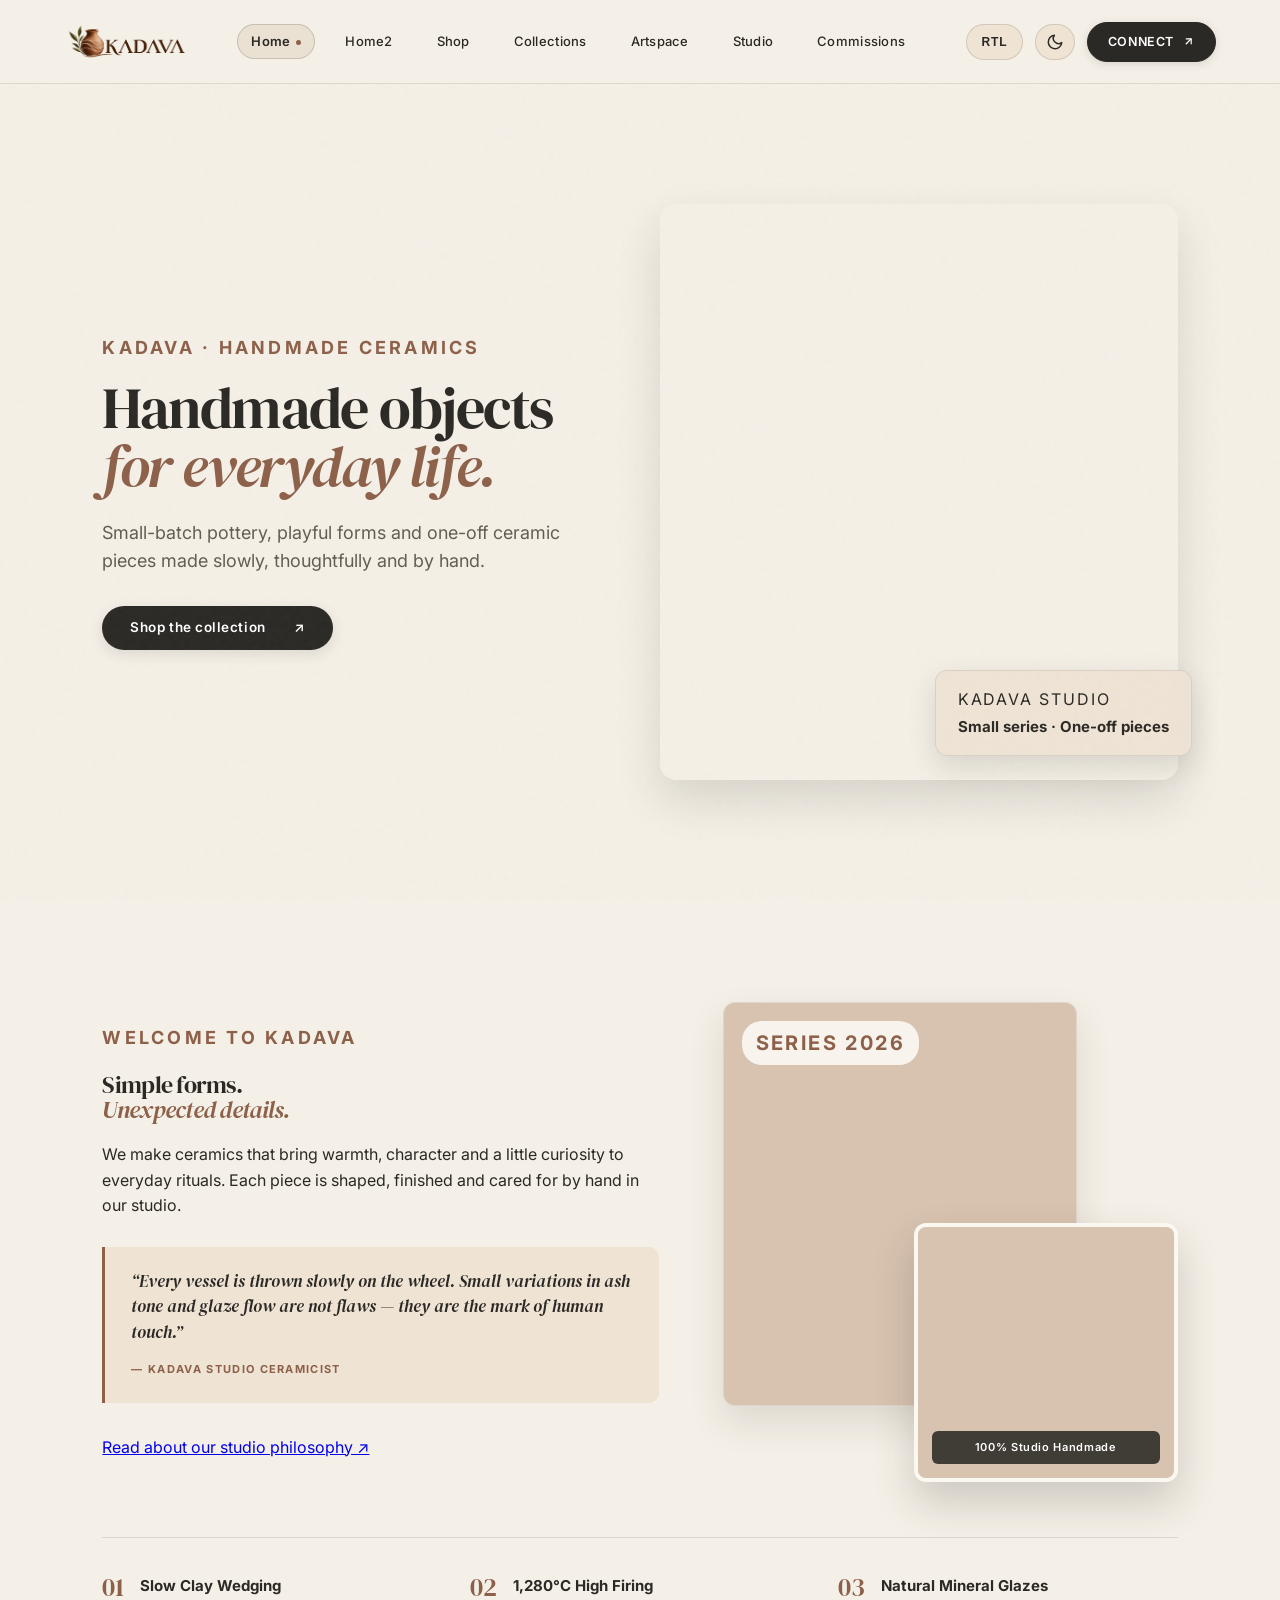
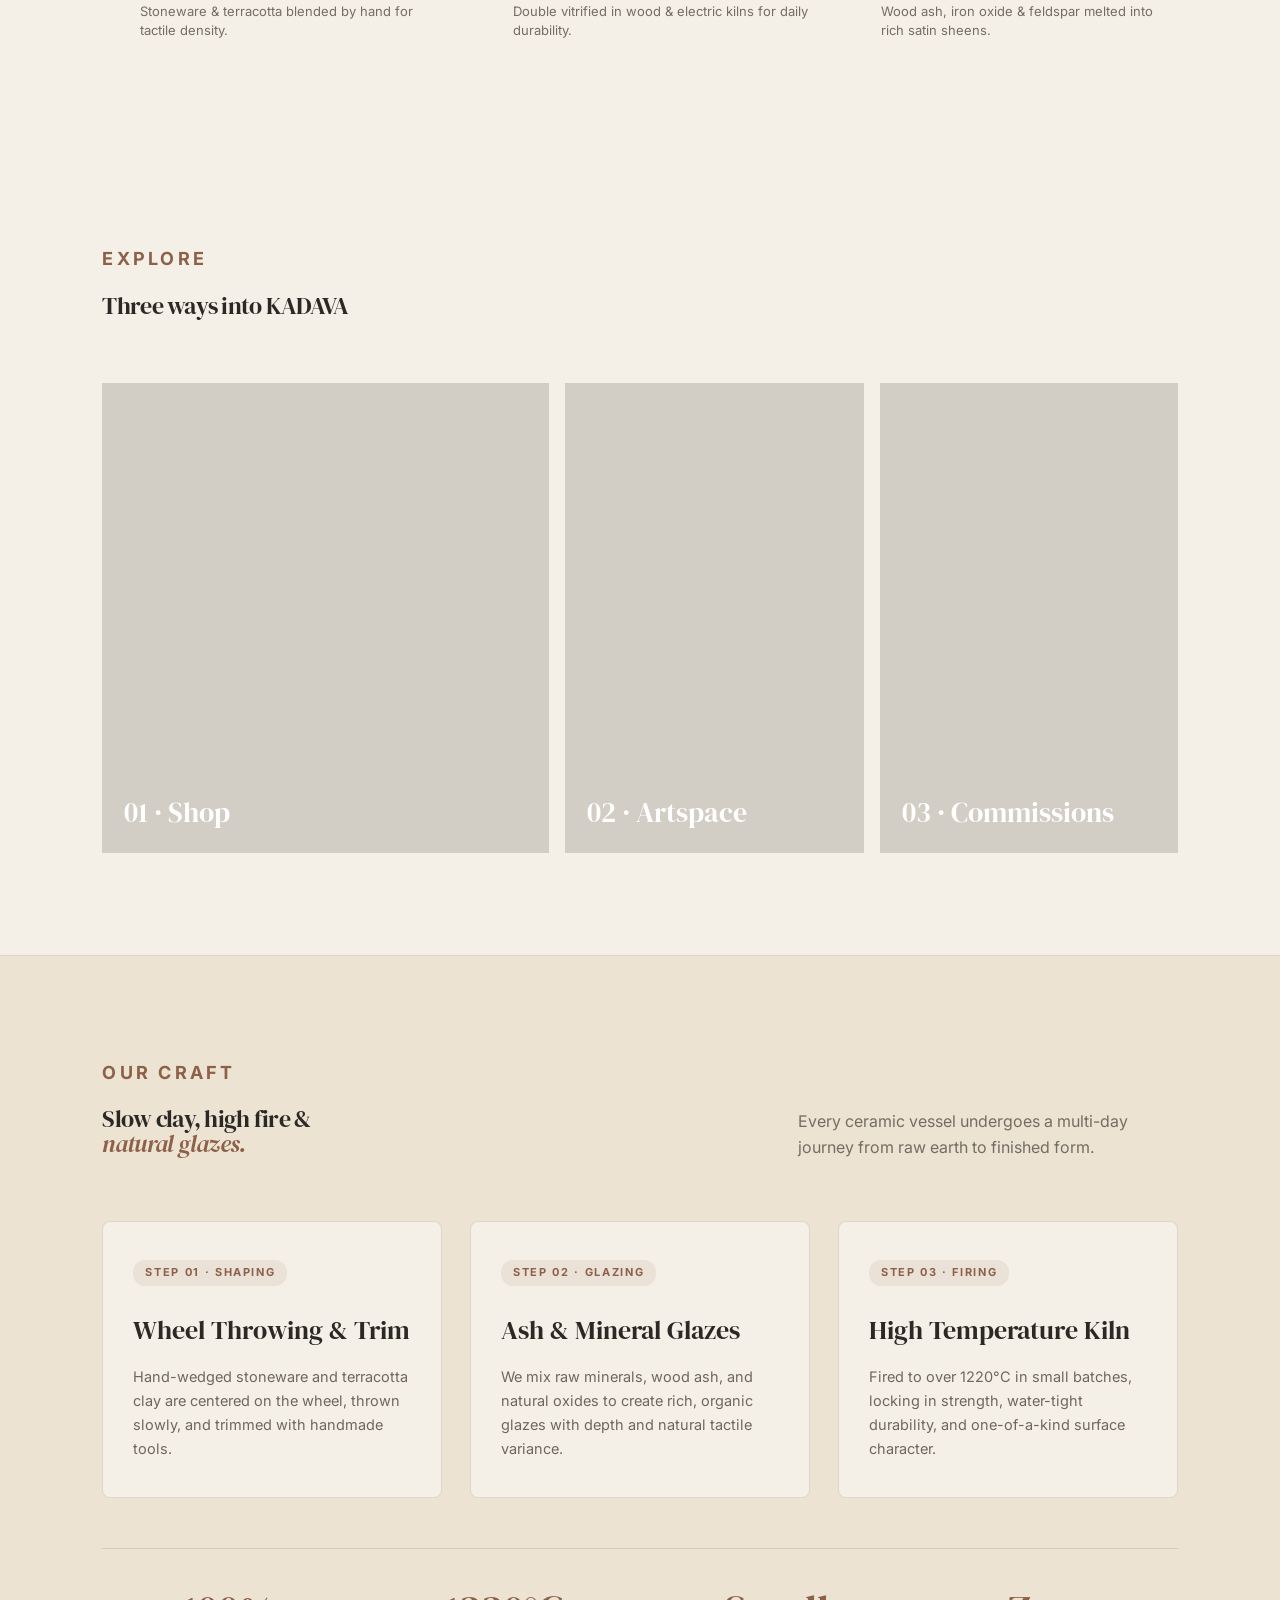
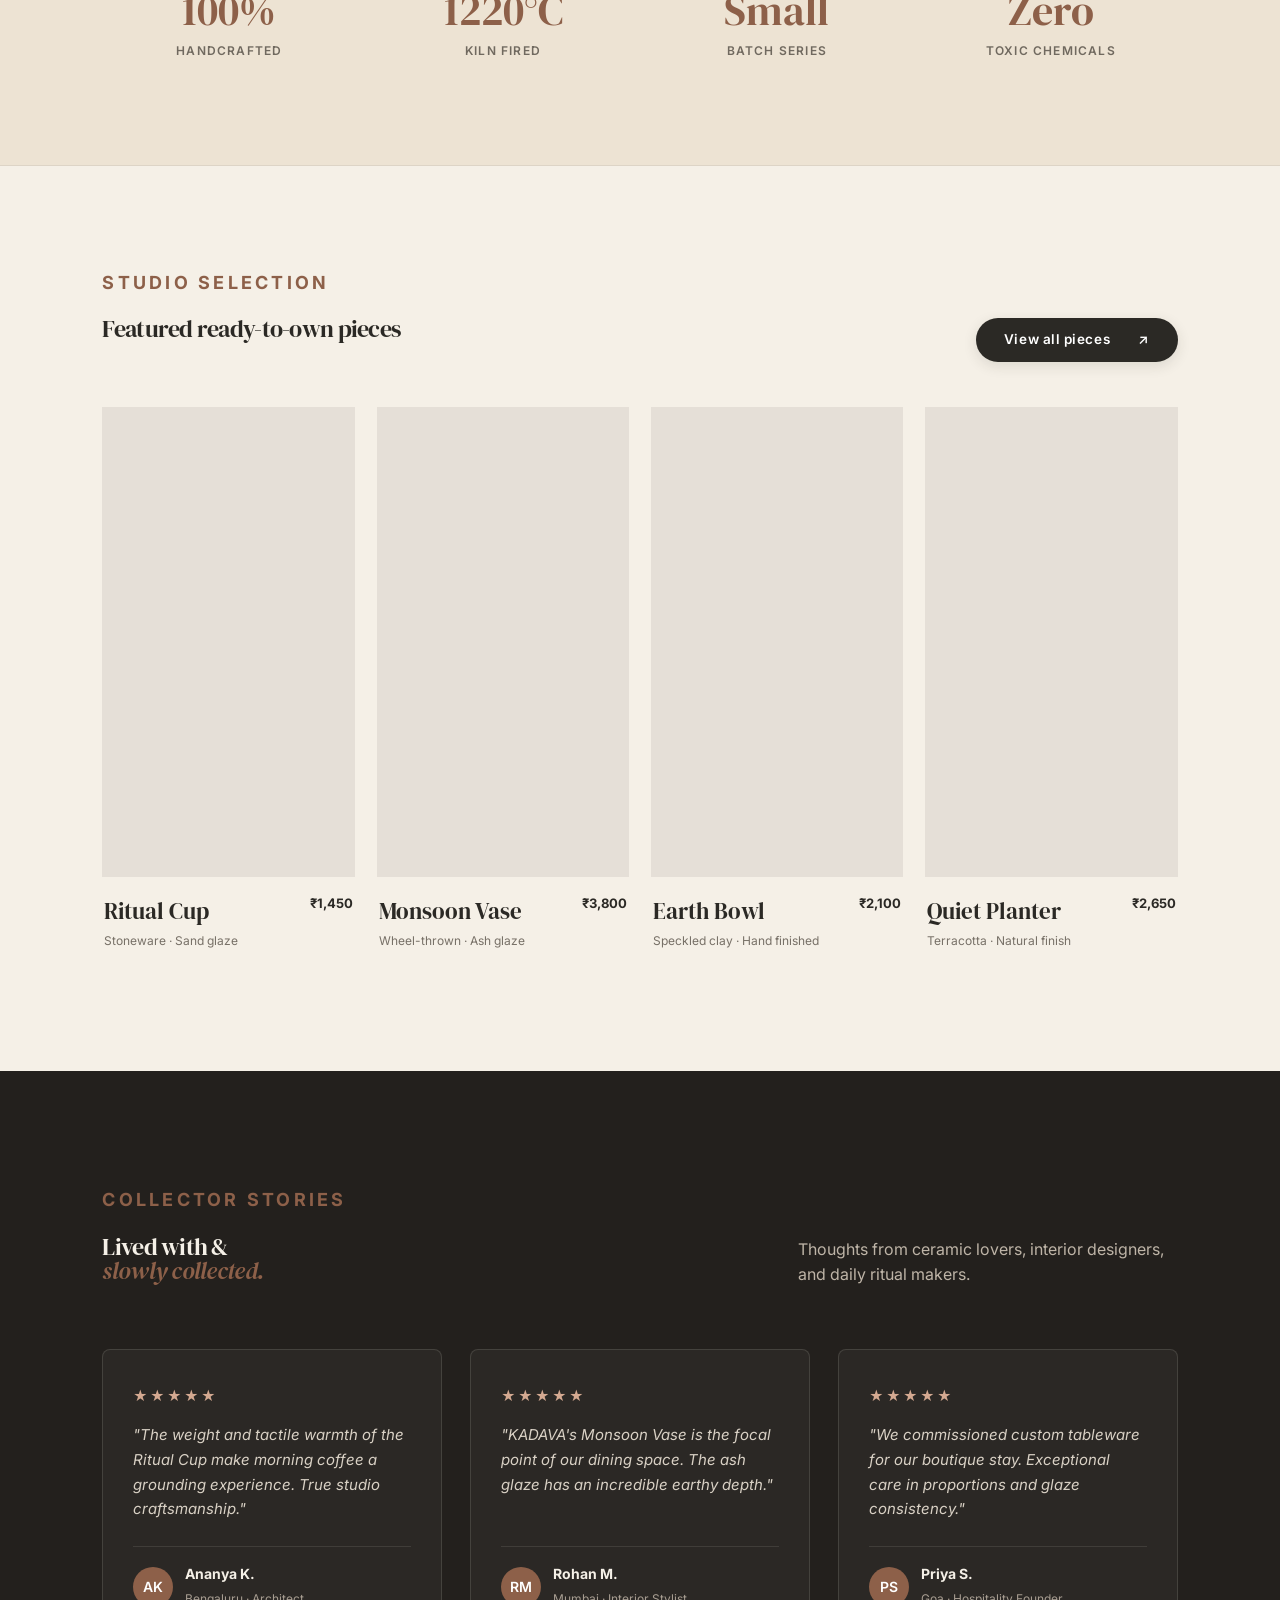
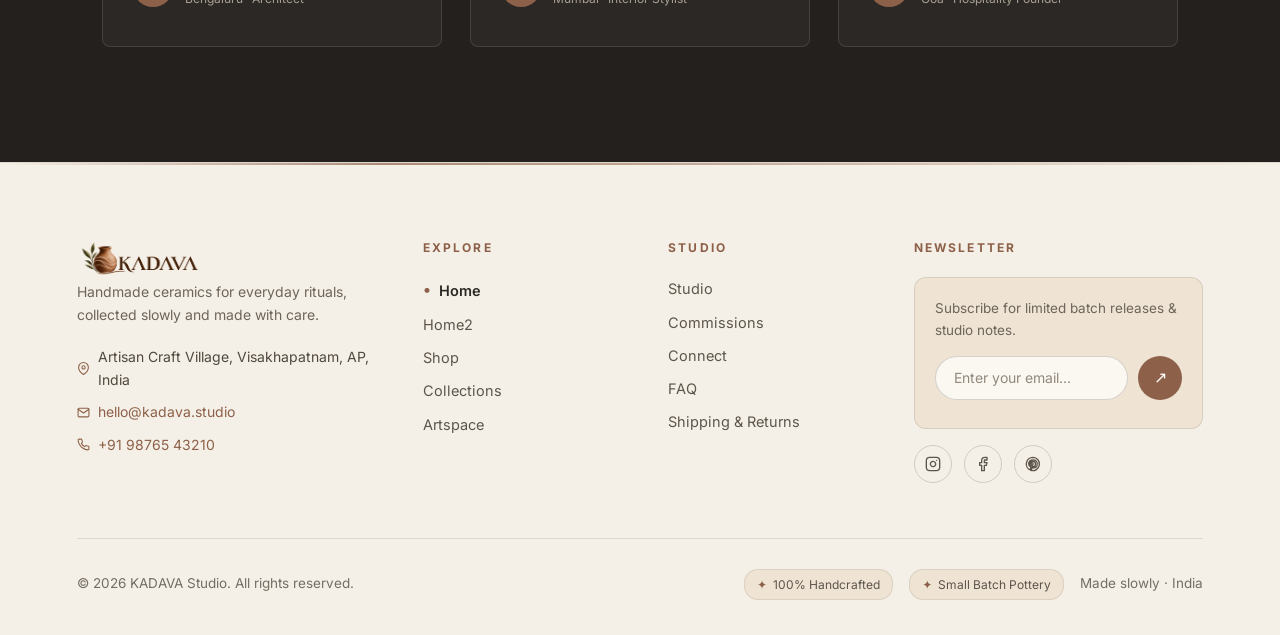
==== commit 71ca1761: "fixed" ====
--- a/index.html
+++ b/index.html
@@ -8,10 +8,22 @@
   <title>Home — KADAVA</title>
   <link rel="preconnect" href="https://fonts.googleapis.com">
   <link rel="preconnect" href="https://fonts.gstatic.com" crossorigin>
-  <link href="https://fonts.googleapis.com/css2?family=DM+Serif+Display&family=Inter:wght@400;500;600&display=swap"
+  <link href="https://fonts.googleapis.com/css2?family=Cairo:wght@400;600;700&family=DM+Serif+Display&family=Inter:wght@400;500;600&display=swap"
     rel="stylesheet">
   <link rel="icon" type="image/png" href="assets/favicon.png">
   <link rel="stylesheet" href="style.css">
+  <script>
+    (function(){
+      var t=localStorage.getItem('kadava_theme');
+      if(t==='dark'||(!t&&window.matchMedia('(prefers-color-scheme: dark)').matches)){
+        document.documentElement.setAttribute('data-theme','dark');
+      }
+      var d=localStorage.getItem('kadava_dir');
+      if(d==='rtl'){
+        document.documentElement.setAttribute('dir','rtl');
+      }
+    })();
+  </script>
 </head>
 
 <body>
@@ -410,6 +422,8 @@
       <polyline points="5 12 12 5 19 12"></polyline>
     </svg>
   </button>
+  <script src="theme.js"></script>
+  <script src="rtl.js"></script>
   <script src="script.js"></script>
 </body>
 
--- a/style.css
+++ b/style.css
@@ -1207,18 +1207,25 @@
 
 .newsletter{
   display:flex;
-  gap:8px;
+  align-items:center;
+  gap:10px;
+  margin-top:12px;
+  width:100%;
 }
 
 .newsletter input{
+  display:block;
+  flex:1;
+  height:44px;
+  margin:0;
   background:#fbf8f2;
   border:1px solid rgba(43, 41, 37, 0.18);
   border-radius:25px;
   color:#2b2925;
-  padding:10px 16px;
+  padding:0 18px;
   font-size:14px;
   outline:none;
-  width:100%;
+  box-sizing:border-box;
   transition:border-color 0.3s ease, background 0.3s ease;
 }
 
@@ -1235,15 +1242,17 @@
   background:#8d6049;
   border:none;
   border-radius:50%;
-  width:38px;
-  height:38px;
+  width:44px;
+  height:44px;
+  margin:0;
   color:#ffffff;
   font-size:16px;
-  display:flex;
+  display:inline-flex;
   align-items:center;
   justify-content:center;
   cursor:pointer;
   flex-shrink:0;
+  box-sizing:border-box;
   transition:all 0.3s ease;
 }
 
@@ -1933,4 +1942,475 @@
   .materials-grid, .interior-grid, .journal-grid {
     grid-template-columns: 1fr;
   }
+}
+
+/* ==========================================================================
+   THEME & RTL HEADER TOGGLE BUTTONS (IDENTICAL HEIGHT & SHAPE)
+   ========================================================================== */
+.theme-toggle-btn, .rtl-toggle-btn {
+  display: inline-flex;
+  align-items: center;
+  justify-content: center;
+  height: 36px;
+  padding: 0 14px;
+  background: var(--bg-secondary, #efe3d4);
+  color: var(--text-primary, #2b2925);
+  border: 1px solid var(--border-color, rgba(43, 41, 37, 0.15));
+  border-radius: 30px;
+  font-size: 12px;
+  font-weight: 700;
+  letter-spacing: 0.08em;
+  cursor: pointer;
+  transition: all 0.3s ease;
+  user-select: none;
+  text-transform: uppercase;
+  box-sizing: border-box;
+}
+
+.theme-toggle-btn {
+  padding: 0 10px;
+  min-width: 36px;
+}
+
+.theme-toggle-btn:hover, .rtl-toggle-btn:hover {
+  background: #8d6049;
+  color: #ffffff;
+  border-color: #8d6049;
+  transform: translateY(-1px);
+  box-shadow: 0 4px 12px rgba(141, 96, 73, 0.25);
+}
+
+.theme-toggle-btn svg {
+  flex-shrink: 0;
+  transition: transform 0.4s ease;
+}
+
+.theme-toggle-btn:hover svg {
+  transform: rotate(20deg) scale(1.1);
+}
+
+/* ==========================================================================
+   DARK THEME SYSTEM (data-theme="dark") — PERFECT VISIBILITY & HIGH CONTRAST
+   ========================================================================== */
+[data-theme="dark"] {
+  --bg-primary: #171513;
+  --bg-secondary: #221f1c;
+  --bg-card: #221f1c;
+  --bg-header: rgba(23, 21, 19, 0.95);
+  --text-primary: #f5efe6;
+  --text-secondary: #d6cdbf;
+  --text-muted: #9e9486;
+  --accent-color: #d68d68;
+  --border-color: rgba(245, 239, 230, 0.12);
+  --shadow-color: rgba(0, 0, 0, 0.4);
+}
+
+[data-theme="dark"] body {
+  background: var(--bg-primary);
+  color: var(--text-primary);
+}
+
+/* Header & Brand Logo Visibility */
+[data-theme="dark"] .site-header {
+  background: var(--bg-header);
+  border-bottom-color: var(--border-color);
+}
+
+[data-theme="dark"] .brand-logo-img {
+  filter: brightness(2.2) contrast(1.2) drop-shadow(0 0 1px rgba(255, 255, 255, 0.5));
+}
+
+[data-theme="dark"] .brand,
+[data-theme="dark"] .nav a {
+  color: var(--text-primary);
+}
+
+[data-theme="dark"] .nav a:hover {
+  background: rgba(214, 141, 104, 0.18);
+  color: #d68d68;
+}
+
+[data-theme="dark"] .nav a.active {
+  background: #2a2622;
+  color: var(--text-primary);
+  box-shadow: inset 0 0 0 1px var(--border-color);
+}
+
+/* Headings & Text Color Fixes Across All Sections */
+[data-theme="dark"] h1,
+[data-theme="dark"] h2,
+[data-theme="dark"] h3,
+[data-theme="dark"] h4,
+[data-theme="dark"] h5,
+[data-theme="dark"] .hero h1,
+[data-theme="dark"] .section-head h2,
+[data-theme="dark"] .guarantee-header h2,
+[data-theme="dark"] .guarantee-card h4,
+[data-theme="dark"] .breakdown-column h3,
+[data-theme="dark"] .notes-mat-content h3,
+[data-theme="dark"] .usecase-card h3,
+[data-theme="dark"] .journal-card h3,
+[data-theme="dark"] .process-card h3,
+[data-theme="dark"] .craft-highlight-item strong,
+[data-theme="dark"] .maker-quote-box p,
+[data-theme="dark"] .product-meta h3,
+[data-theme="dark"] .product-meta strong {
+  color: var(--text-primary) !important;
+}
+
+[data-theme="dark"] p,
+[data-theme="dark"] .hero-text,
+[data-theme="dark"] .guarantee-header p,
+[data-theme="dark"] .guarantee-card p,
+[data-theme="dark"] .breakdown-list li,
+[data-theme="dark"] .notes-mat-content p,
+[data-theme="dark"] .craft-highlight-item p,
+[data-theme="dark"] .usecase-card p,
+[data-theme="dark"] .journal-card p,
+[data-theme="dark"] .footer-note,
+[data-theme="dark"] .muted,
+[data-theme="dark"] .product-meta p {
+  color: var(--text-secondary);
+}
+
+[data-theme="dark"] .eyebrow,
+[data-theme="dark"] .breakdown-tag,
+[data-theme="dark"] .notes-mat-tag,
+[data-theme="dark"] .breakdown-list li strong,
+[data-theme="dark"] .footer-label {
+  color: #d68d68 !important;
+}
+
+/* Card & Section Containers in Dark Mode */
+[data-theme="dark"] .maker-quote-box,
+[data-theme="dark"] .usecase-card,
+[data-theme="dark"] .journal-card,
+[data-theme="dark"] .process-card,
+[data-theme="dark"] .testimonial-card,
+[data-theme="dark"] .shop-guarantee-section,
+[data-theme="dark"] .guarantee-card,
+[data-theme="dark"] .breakdown-column,
+[data-theme="dark"] .notes-mat-card,
+[data-theme="dark"] .notes-lead-box,
+[data-theme="dark"] .kiln-journal,
+[data-theme="dark"] .interior-gallery {
+  background: var(--bg-secondary) !important;
+  border-color: var(--border-color) !important;
+  color: var(--text-primary) !important;
+}
+
+[data-theme="dark"] .guarantee-card {
+  background: #1d1a17 !important;
+}
+
+[data-theme="dark"] .breakdown-column h3 {
+  border-bottom-color: var(--border-color) !important;
+}
+
+/* Footer Styling in Dark Mode */
+[data-theme="dark"] footer {
+  background: #11100e;
+  border-top-color: var(--border-color);
+}
+
+[data-theme="dark"] .footer-contact-info span,
+[data-theme="dark"] .footer-links a {
+  color: var(--text-secondary);
+}
+
+[data-theme="dark"] .footer-contact-info a {
+  color: #d68d68;
+}
+
+[data-theme="dark"] .footer-contact-info a:hover,
+[data-theme="dark"] .footer-links a:hover {
+  color: var(--text-primary);
+}
+
+[data-theme="dark"] .footer-newsletter-box {
+  background: #1d1a17;
+  border: 1px solid var(--border-color);
+}
+
+[data-theme="dark"] .footer-newsletter-box p {
+  color: var(--text-primary);
+}
+
+[data-theme="dark"] .footer-newsletter-box form input {
+  background: #23201c;
+  color: var(--text-primary);
+  border-color: var(--border-color);
+}
+
+[data-theme="dark"] .footer-newsletter-box form input::placeholder {
+  color: var(--text-muted);
+}
+
+[data-theme="dark"] .footer-newsletter-box form button {
+  background: #d68d68;
+  color: #171513;
+}
+
+[data-theme="dark"] .socials a {
+  background: #23201c;
+  color: var(--text-primary);
+  border: 1px solid var(--border-color);
+}
+
+[data-theme="dark"] .socials a:hover {
+  background: #d68d68;
+  color: #171513;
+  border-color: #d68d68;
+}
+
+/* Buttons, Floating Elements & Inputs */
+[data-theme="dark"] .button-dark {
+  background: #d68d68;
+  color: #171513;
+}
+
+[data-theme="dark"] .button-dark:hover {
+  background: #f5efe6;
+  color: #171513;
+}
+
+[data-theme="dark"] .button-light {
+  background: #2a2622;
+  color: var(--text-primary);
+}
+
+[data-theme="dark"] .button-light:hover {
+  background: #d68d68;
+  color: #171513;
+}
+
+[data-theme="dark"] .quick {
+  background: rgba(23, 21, 19, 0.92);
+  color: #f5efe6;
+}
+
+[data-theme="dark"] .quick:hover {
+  background: #d68d68;
+  color: #171513;
+}
+
+[data-theme="dark"] input,
+[data-theme="dark"] select,
+[data-theme="dark"] textarea {
+  background: #1d1a17;
+  color: #f5efe6;
+  border-color: var(--border-color);
+}
+
+[data-theme="dark"] .floating-note {
+  background: rgba(34, 31, 28, 0.94);
+  color: #f5efe6;
+  border-color: var(--border-color);
+}
+
+[data-theme="dark"] .floating-note strong {
+  color: #d68d68;
+}
+
+[data-theme="dark"] .modal-content {
+  background: #221f1c;
+  color: #f5efe6;
+  border: 1px solid var(--border-color);
+}
+
+[data-theme="dark"] .back-top {
+  background: #23201c;
+  color: #f5efe6;
+  border: 1px solid var(--border-color);
+}
+
+[data-theme="dark"] .back-top:hover {
+  background: #d68d68;
+  color: #171513;
+}
+
+/* ==========================================================================
+   100% RTL LAYOUT & ALIGNMENT SYSTEM (dir="rtl")
+   ========================================================================== */
+[dir="rtl"] {
+  font-family: "Cairo", "Inter", system-ui, -apple-system, sans-serif;
+  text-align: right;
+  direction: rtl;
+}
+
+/* Site Header Alignment in RTL */
+[dir="rtl"] .site-header {
+  direction: rtl;
+  flex-direction: row;
+}
+
+[dir="rtl"] .site-header .brand {
+  order: 1;
+}
+
+[dir="rtl"] .site-header .nav {
+  order: 2;
+  direction: rtl;
+  flex-direction: row;
+}
+
+[dir="rtl"] .site-header .header-actions {
+  order: 3;
+  direction: rtl;
+  flex-direction: row;
+}
+
+[dir="rtl"] .nav a.active::after {
+  margin-left: 0;
+  margin-right: 6px;
+}
+
+/* Hero Section Alignment */
+[dir="rtl"] .hero {
+  direction: rtl;
+}
+
+[dir="rtl"] .hero-copy {
+  text-align: right;
+}
+
+[dir="rtl"] .floating-note {
+  right: auto;
+  left: -14px;
+}
+
+/* Intro Section Editorial Collage & Quote Box */
+[dir="rtl"] .intro-editorial-grid {
+  direction: rtl;
+}
+
+[dir="rtl"] .intro-editorial-copy {
+  text-align: right;
+}
+
+[dir="rtl"] .maker-quote-box {
+  border-left: none;
+  border-right: 3px solid #8d6049;
+  border-radius: 10px 0 0 10px;
+  text-align: right;
+}
+
+[dir="rtl"] .collage-tag {
+  left: auto;
+  right: 18px;
+}
+
+[dir="rtl"] .collage-sub-frame {
+  right: auto;
+  left: 0;
+}
+
+[dir="rtl"] .collage-main-frame {
+  left: auto;
+  right: 0;
+}
+
+/* Craft Highlights Bar */
+[dir="rtl"] .craft-highlights-bar {
+  direction: rtl;
+}
+
+[dir="rtl"] .craft-highlight-item {
+  direction: rtl;
+  text-align: right;
+}
+
+/* Grids Across All Pages */
+[dir="rtl"] .collection-grid,
+[dir="rtl"] .process-grid,
+[dir="rtl"] .product-grid,
+[dir="rtl"] .testimonials-grid,
+[dir="rtl"] .usecases-grid,
+[dir="rtl"] .guarantee-grid,
+[dir="rtl"] .materials-grid,
+[dir="rtl"] .interior-grid,
+[dir="rtl"] .journal-grid {
+  direction: rtl;
+}
+
+[dir="rtl"] .section-head {
+  direction: rtl;
+  text-align: right;
+}
+
+[dir="rtl"] .process-card,
+[dir="rtl"] .usecase-card,
+[dir="rtl"] .journal-card,
+[dir="rtl"] .testimonial-card,
+[dir="rtl"] .product-card,
+[dir="rtl"] .material-card,
+[dir="rtl"] .guarantee-card {
+  text-align: right;
+  direction: rtl;
+}
+
+/* Buttons & Icons */
+[dir="rtl"] .header-connect-btn svg {
+  transform: scaleX(-1);
+}
+
+[dir="rtl"] .header-connect-btn:hover svg {
+  transform: scaleX(-1) translate(2px, -2px);
+}
+
+[dir="rtl"] .button {
+  direction: rtl;
+}
+
+/* Footer Alignment */
+[dir="rtl"] footer {
+  direction: rtl;
+}
+
+[dir="rtl"] .footer-grid {
+  direction: rtl;
+}
+
+[dir="rtl"] .footer-brand-col,
+[dir="rtl"] .footer-links,
+[dir="rtl"] .footer-newsletter-col {
+  text-align: right;
+  direction: rtl;
+}
+
+[dir="rtl"] .footer-newsletter-box form,
+[dir="rtl"] .newsletter {
+  direction: rtl;
+  align-items: center;
+}
+
+[dir="rtl"] .footer-newsletter-box button,
+[dir="rtl"] .newsletter button {
+  transform: scaleX(-1);
+}
+
+[dir="rtl"] .footer-bottom {
+  direction: rtl;
+}
+
+[dir="rtl"] .footer-bottom-badges {
+  direction: rtl;
+}
+
+[dir="rtl"] .back-top {
+  right: auto;
+  left: 28px;
+}
+
+/* Mobile Nav Drawer Alignment */
+@media (max-width: 900px) {
+  [dir="rtl"] .nav {
+    left: auto;
+    right: 0;
+    transform: translateX(100%);
+    text-align: right;
+  }
+  [dir="rtl"] .nav.open {
+    transform: translateX(0);
+  }
 }
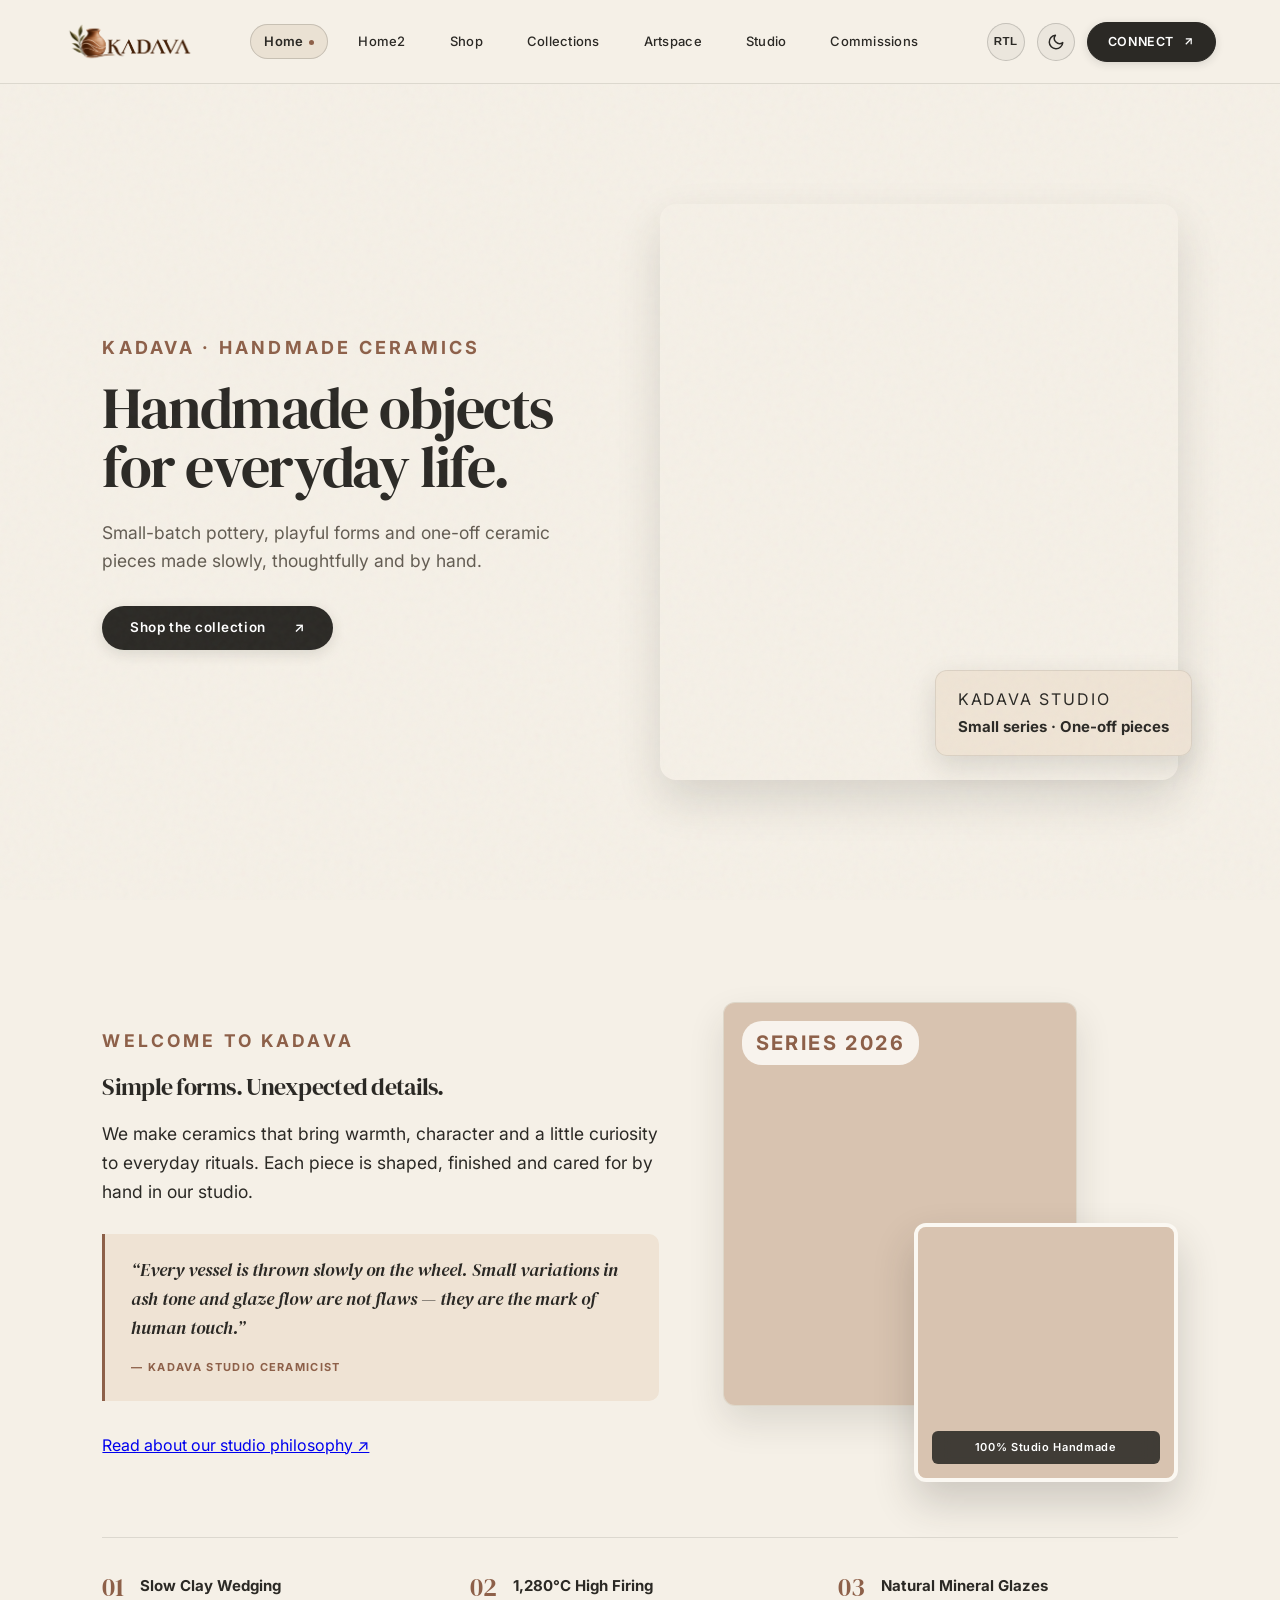
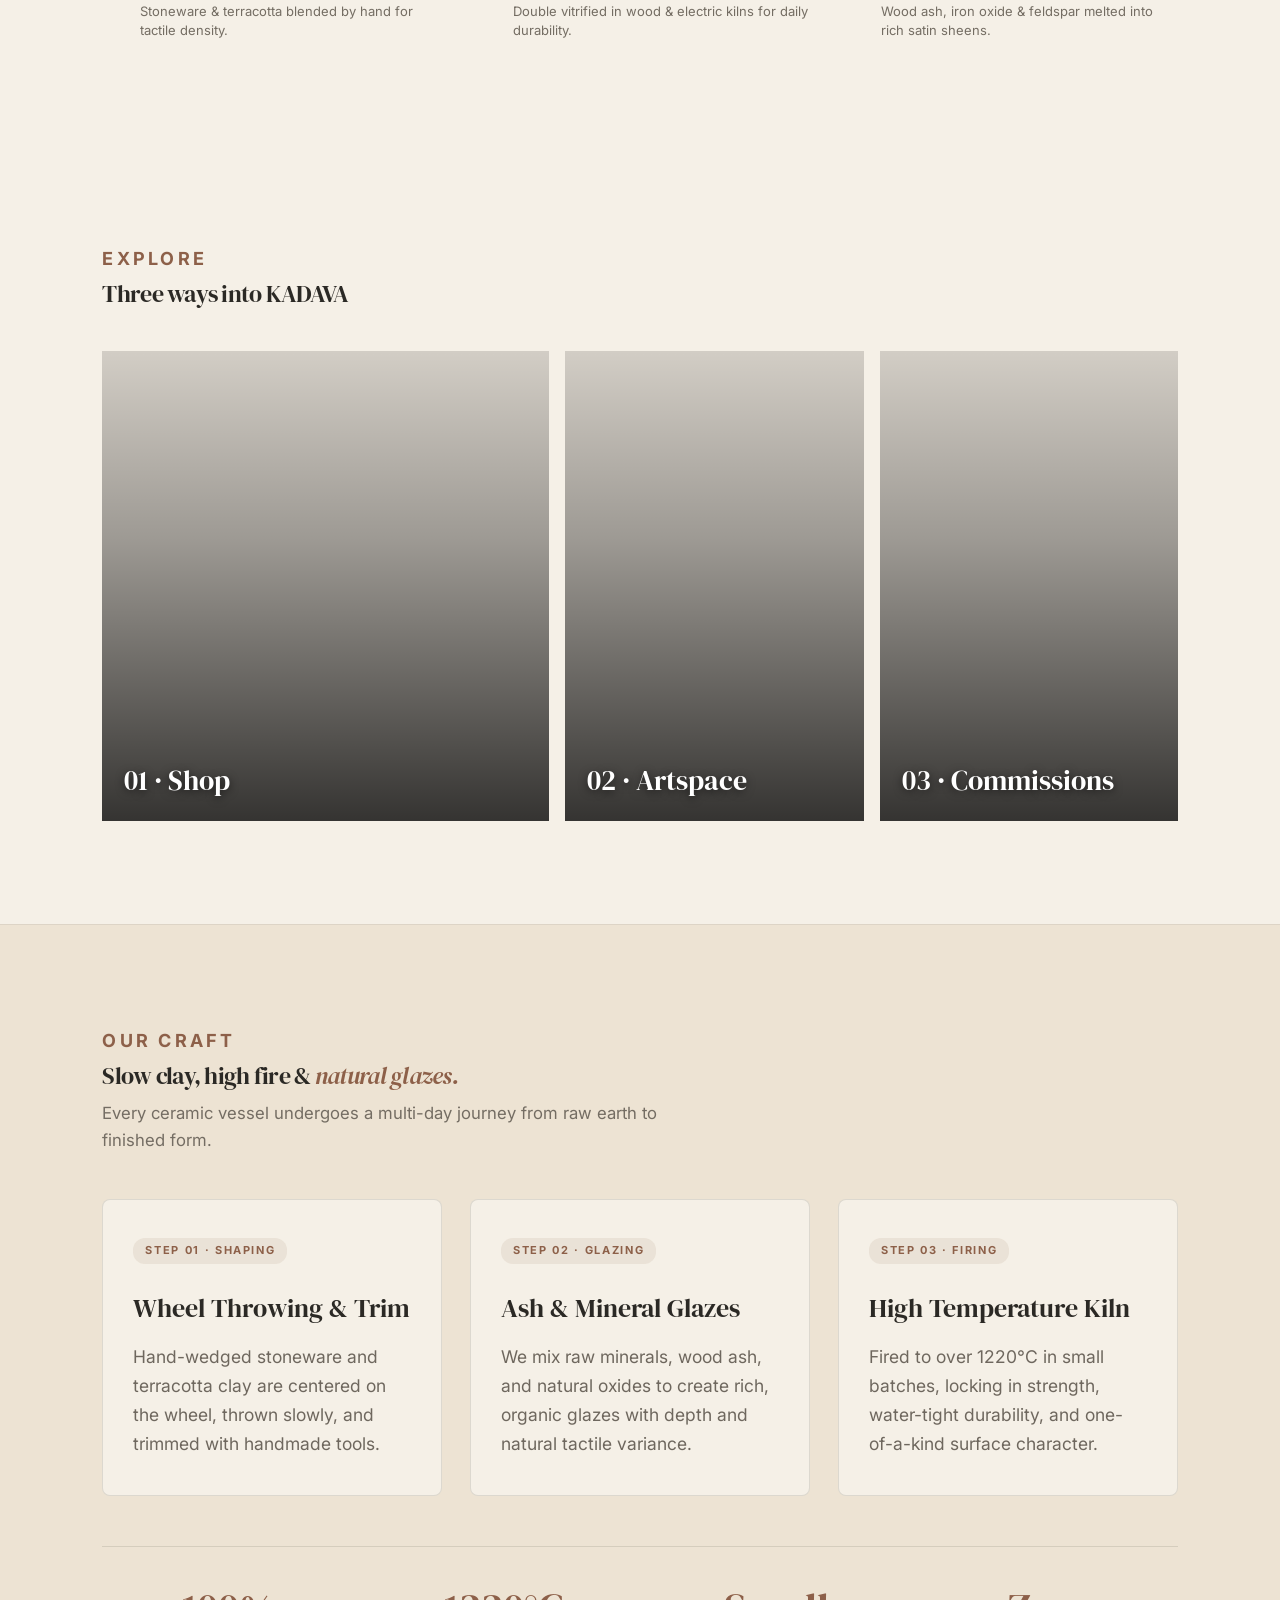
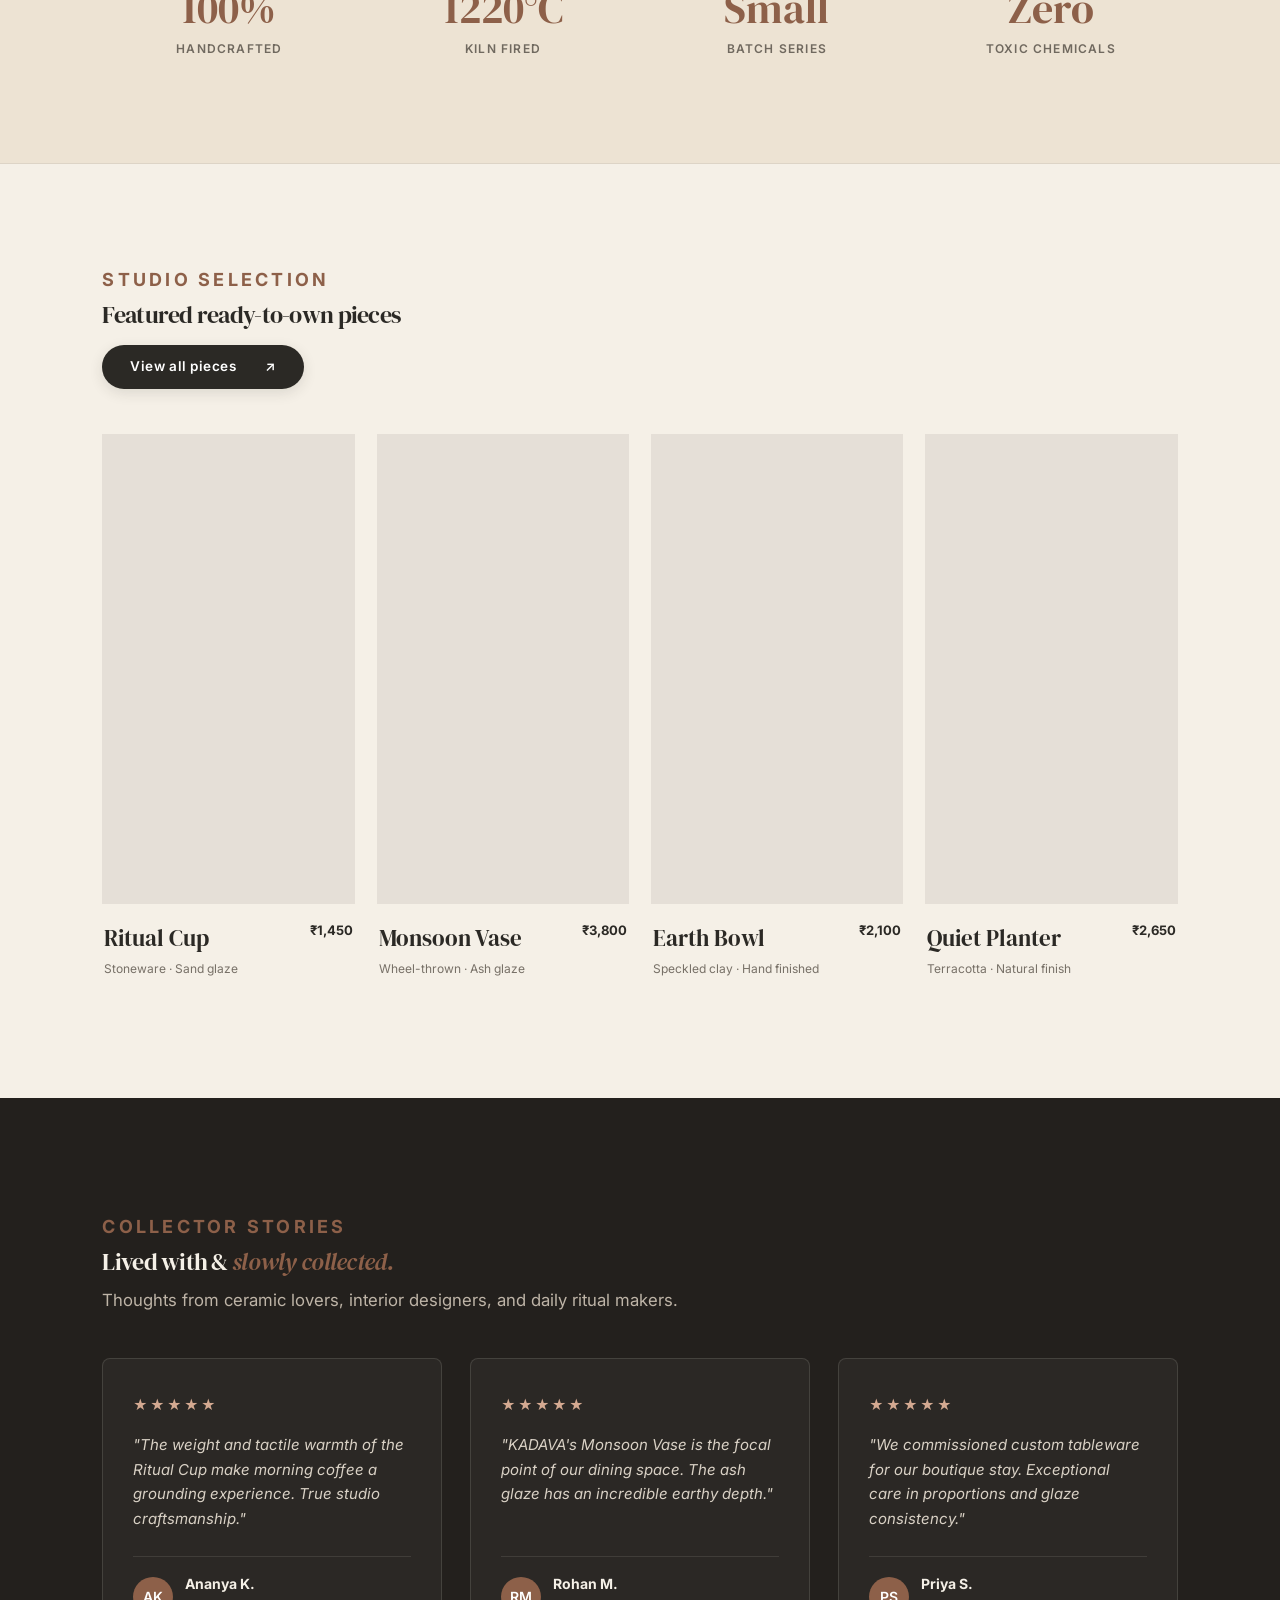
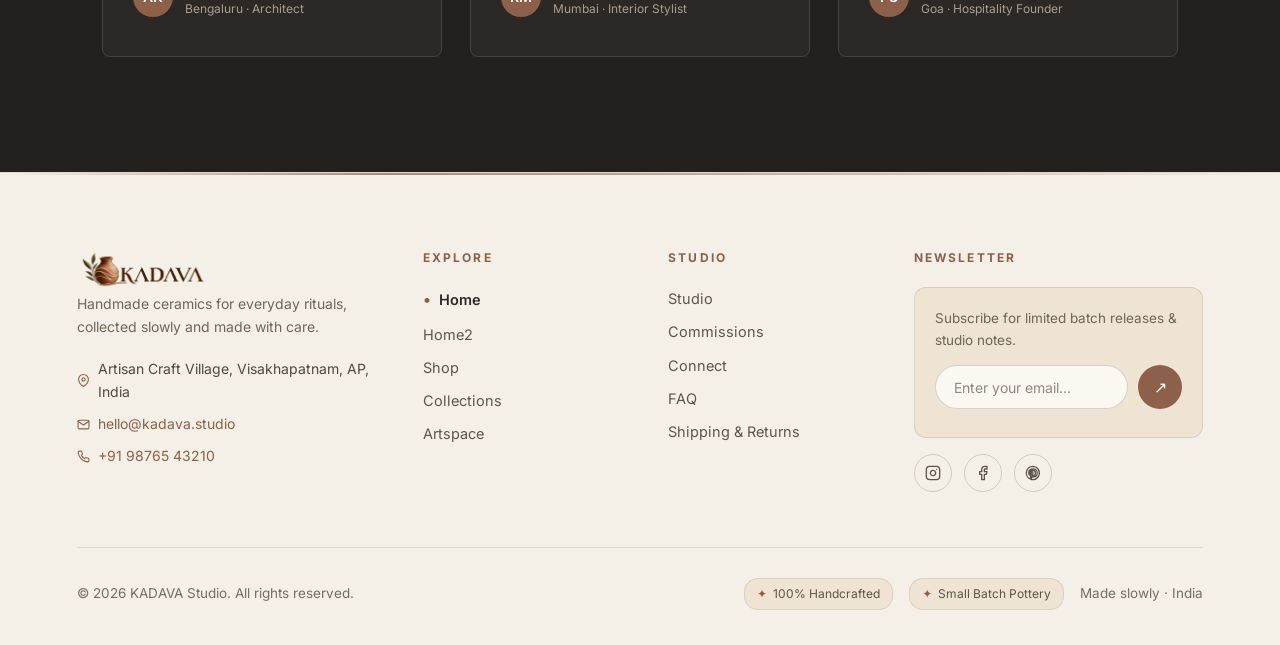
==== commit e4970e31: "2pages" ====
--- a/index.html
+++ b/index.html
@@ -8,19 +8,20 @@
   <title>Home — KADAVA</title>
   <link rel="preconnect" href="https://fonts.googleapis.com">
   <link rel="preconnect" href="https://fonts.gstatic.com" crossorigin>
-  <link href="https://fonts.googleapis.com/css2?family=Cairo:wght@400;600;700&family=DM+Serif+Display&family=Inter:wght@400;500;600&display=swap"
+  <link
+    href="https://fonts.googleapis.com/css2?family=Cairo:wght@400;600;700&family=DM+Serif+Display&family=Inter:wght@400;500;600&display=swap"
     rel="stylesheet">
   <link rel="icon" type="image/png" href="assets/favicon.png">
   <link rel="stylesheet" href="style.css">
   <script>
-    (function(){
-      var t=localStorage.getItem('kadava_theme');
-      if(t==='dark'||(!t&&window.matchMedia('(prefers-color-scheme: dark)').matches)){
-        document.documentElement.setAttribute('data-theme','dark');
+    (function () {
+      var t = localStorage.getItem('kadava_theme');
+      if (t === 'dark' || (!t && window.matchMedia('(prefers-color-scheme: dark)').matches)) {
+        document.documentElement.setAttribute('data-theme', 'dark');
       }
-      var d=localStorage.getItem('kadava_dir');
-      if(d==='rtl'){
-        document.documentElement.setAttribute('dir','rtl');
+      var d = localStorage.getItem('kadava_dir');
+      if (d === 'rtl') {
+        document.documentElement.setAttribute('dir', 'rtl');
       }
     })();
   </script>
@@ -60,7 +61,7 @@
     <section class="hero section reveal">
       <div class="hero-copy">
         <p class="eyebrow">KADAVA · HANDMADE CERAMICS</p>
-        <h1>Handmade objects<br><em>for everyday life.</em></h1>
+        <h1>Handmade objects for everyday life.</em></h1>
         <p class="hero-text">Small-batch pottery, playful forms and one-off ceramic pieces made slowly, thoughtfully and
           by hand.</p>
         <a class="button button-dark" href="shop.html">Shop the collection <span>↗</span></a>
@@ -78,7 +79,7 @@
       <div class="intro-editorial-grid">
         <div class="intro-editorial-copy">
           <p class="eyebrow">WELCOME TO KADAVA</p>
-          <h2>Simple forms.<br><em>Unexpected details.</em></h2>
+          <h2>Simple forms. Unexpected details.</em></h2>
           <p class="intro-lead">We make ceramics that bring warmth, character and a little curiosity to everyday
             rituals. Each piece is shaped, finished and cared for by hand in our studio.</p>
 
@@ -158,7 +159,7 @@
       <div class="section-head">
         <div>
           <p class="eyebrow">OUR CRAFT</p>
-          <h2>Slow clay, high fire &<br><em>natural glazes.</em></h2>
+          <h2>Slow clay, high fire & <em>natural glazes.</em></h2>
         </div>
         <p class="muted">Every ceramic vessel undergoes a multi-day journey from raw earth to finished form.</p>
       </div>
@@ -272,7 +273,7 @@
       <div class="section-head">
         <div>
           <p class="eyebrow">COLLECTOR STORIES</p>
-          <h2>Lived with &<br><em>slowly collected.</em></h2>
+          <h2>Lived with & <em>slowly collected.</em></h2>
         </div>
         <p class="muted">Thoughts from ceramic lovers, interior designers, and daily ritual makers.</p>
       </div>
--- a/style.css
+++ b/style.css
@@ -1,53 +1,62 @@
-*{box-sizing:border-box}
-html{scroll-behavior:smooth}
-body{
-  margin:0;
-  background:#f5f0e7;
-  color:#2b2925;
-  font-family:Inter,system-ui,-apple-system,BlinkMacSystemFont,"Segoe UI",Roboto,sans-serif;
-  font-size:16px;
-  line-height:1.6;
+* {
+  box-sizing: border-box
+}
+
+html {
+  scroll-behavior: smooth
+}
+
+body {
+  margin: 0;
+  background: #f5f0e7;
+  color: #2b2925;
+  font-family: Inter, system-ui, -apple-system, BlinkMacSystemFont, "Segoe UI", Roboto, sans-serif;
+  font-size: 16px;
+  line-height: 1.6;
 }
 
 /* Background Grain Texture */
-.grain{
-  position:fixed;
-  inset:0;
-  pointer-events:none;
-  opacity:.035;
-  z-index:50;
-  background-image:url("data:image/svg+xml,%3Csvg viewBox='0 0 160 160' xmlns='http://www.w3.org/2000/svg'%3E%3Cfilter id='n'%3E%3CfeTurbulence type='fractalNoise' baseFrequency='.9' numOctaves='4' stitchTiles='stitch'/%3E%3C/filter%3E%3Crect width='100%25' height='100%25' filter='url(%23n)'/%3E%3C/svg%3E");
+.grain {
+  position: fixed;
+  inset: 0;
+  pointer-events: none;
+  opacity: .035;
+  z-index: 50;
+  background-image: url("data:image/svg+xml,%3Csvg viewBox='0 0 160 160' xmlns='http://www.w3.org/2000/svg'%3E%3Cfilter id='n'%3E%3CfeTurbulence type='fractalNoise' baseFrequency='.9' numOctaves='4' stitchTiles='stitch'/%3E%3C/filter%3E%3Crect width='100%25' height='100%25' filter='url(%23n)'/%3E%3C/svg%3E");
 }
 
 /* Header & Navigation System */
-.site-header{
-  height:84px;
-  display:flex;
-  align-items:center;
-  justify-content:space-between;
-  padding:0 5vw;
-  border-bottom:1px solid rgba(43,41,37,0.12);
-  position:sticky;
-  top:0;
-  background:rgba(245,240,231,.95);
-  backdrop-filter:blur(14px);
-  -webkit-backdrop-filter:blur(14px);
-  z-index:100;
-  transition:all 0.3s ease;
-}
-
-.brand{
-  display:flex;
-  gap:12px;
-  align-items:center;
-  text-decoration:none;
-  color:#2b2925;
-  font-weight:600;
-  letter-spacing:.18em;
-  font-size:15px;
-  transition:opacity .2s ease;
-}
-.brand:hover{opacity:.85}
+.site-header {
+  height: 84px;
+  display: flex;
+  align-items: center;
+  justify-content: space-between;
+  padding: 0 5vw;
+  border-bottom: 1px solid rgba(43, 41, 37, 0.12);
+  position: sticky;
+  top: 0;
+  background: rgba(245, 240, 231, .95);
+  backdrop-filter: blur(14px);
+  -webkit-backdrop-filter: blur(14px);
+  z-index: 100;
+  transition: all 0.3s ease;
+}
+
+.brand {
+  display: flex;
+  gap: 12px;
+  align-items: center;
+  text-decoration: none;
+  color: #2b2925;
+  font-weight: 600;
+  letter-spacing: .18em;
+  font-size: 15px;
+  transition: opacity .2s ease;
+}
+
+.brand:hover {
+  opacity: .85
+}
 
 .brand-logo-img {
   height: 42px;
@@ -57,259 +66,304 @@
   display: block;
   transition: transform 0.3s ease;
 }
+
 .brand:hover .brand-logo-img {
   transform: scale(1.03);
 }
 
-.brand-mark{
-  display:grid;
-  place-items:center;
-  width:28px;
-  height:28px;
-  border:1px solid #2b2925;
-  border-radius:50%;
-  font-size:18px;
-  line-height:1;
-  transform:rotate(-25deg);
-  transition:transform .4s ease, background-color .3s ease, color .3s ease, border-color .3s ease;
-}
-.brand:hover .brand-mark{
-  transform:rotate(155deg);
-  background:#8d6049;
-  color:#fff;
-  border-color:#8d6049;
+.brand-mark {
+  display: grid;
+  place-items: center;
+  width: 28px;
+  height: 28px;
+  border: 1px solid #2b2925;
+  border-radius: 50%;
+  font-size: 18px;
+  line-height: 1;
+  transform: rotate(-25deg);
+  transition: transform .4s ease, background-color .3s ease, color .3s ease, border-color .3s ease;
+}
+
+.brand:hover .brand-mark {
+  transform: rotate(155deg);
+  background: #8d6049;
+  color: #fff;
+  border-color: #8d6049;
 }
 
 /* Nav Menu Links */
-.nav{
-  display:flex;
-  align-items:center;
-  gap:16px;
-}
-
-.nav a{
-  color:#2b2925;
-  text-decoration:none;
-  font-size:13px;
-  font-weight:500;
-  letter-spacing:.02em;
-  padding:7px 14px;
-  border-radius:20px;
-  position:relative;
-  transition:all 0.25s ease;
-}
-
-.nav a:hover{
-  color:#8d6049;
-  background:rgba(141,96,73,0.08);
+.nav {
+  display: flex;
+  align-items: center;
+  gap: 16px;
+}
+
+.nav a {
+  color: #2b2925;
+  text-decoration: none;
+  font-size: 13px;
+  font-weight: 500;
+  letter-spacing: .02em;
+  padding: 7px 14px;
+  border-radius: 20px;
+  position: relative;
+  transition: all 0.25s ease;
+}
+
+.nav a:hover {
+  color: #8d6049;
+  background: rgba(141, 96, 73, 0.08);
 }
 
 /* Active Nav Highlight */
-.nav a.active{
-  color:#2b2925;
-  font-weight:600;
-  background:#eae1d3;
-  box-shadow:inset 0 0 0 1px rgba(43,41,37,0.18);
-}
-
-.nav a.active::after{
-  content:"";
-  display:inline-block;
-  width:5px;
-  height:5px;
-  background:#8d6049;
-  border-radius:50%;
-  margin-left:6px;
-  vertical-align:middle;
+.nav a.active {
+  color: #2b2925;
+  font-weight: 600;
+  background: #eae1d3;
+  box-shadow: inset 0 0 0 1px rgba(43, 41, 37, 0.18);
+}
+
+.nav a.active::after {
+  content: "";
+  display: inline-block;
+  width: 5px;
+  height: 5px;
+  background: #8d6049;
+  border-radius: 50%;
+  margin-left: 6px;
+  vertical-align: middle;
 }
 
 /* Connect Button in Header Nav */
-.nav a.nav-btn-connect{
-  display:inline-flex;
-  align-items:center;
-  gap:6px;
-  background:transparent;
-  color:#2b2925;
-  border:1.5px solid #2b2925;
-  padding:7px 16px;
-  border-radius:30px;
-  font-size:12.5px;
-  font-weight:600;
-  letter-spacing:.04em;
-  text-transform:uppercase;
-  transition:all 0.3s ease;
-}
-
-.nav a.nav-btn-connect::after{
-  display:none;
-}
-
-.nav a.nav-btn-connect:hover{
-  background:#8d6049;
-  border-color:#8d6049;
-  color:#ffffff;
-  transform:translateY(-1px);
-  box-shadow:0 4px 12px rgba(141,96,73,0.22);
-}
-
-.nav a.nav-btn-connect.active{
-  background:#2b2925;
-  color:#ffffff;
-  border-color:#2b2925;
-  box-shadow:0 2px 8px rgba(43,41,37,0.2);
+.nav a.nav-btn-connect {
+  display: inline-flex;
+  align-items: center;
+  gap: 6px;
+  background: transparent;
+  color: #2b2925;
+  border: 1.5px solid #2b2925;
+  padding: 7px 16px;
+  border-radius: 30px;
+  font-size: 12.5px;
+  font-weight: 600;
+  letter-spacing: .04em;
+  text-transform: uppercase;
+  transition: all 0.3s ease;
+}
+
+.nav a.nav-btn-connect::after {
+  display: none;
+}
+
+.nav a.nav-btn-connect:hover {
+  background: #8d6049;
+  border-color: #8d6049;
+  color: #ffffff;
+  transform: translateY(-1px);
+  box-shadow: 0 4px 12px rgba(141, 96, 73, 0.22);
+}
+
+.nav a.nav-btn-connect.active {
+  background: #2b2925;
+  color: #ffffff;
+  border-color: #2b2925;
+  box-shadow: 0 2px 8px rgba(43, 41, 37, 0.2);
 }
 
 /* Header Actions Container */
-.header-actions{
-  display:flex;
-  align-items:center;
-  gap:12px;
+.header-actions {
+  display: flex;
+  align-items: center;
+  gap: 12px;
 }
 
 /* Connect CTA Button in Header (Replaces Cart) */
-.header-connect-btn{
-  display:inline-flex;
-  align-items:center;
-  gap:8px;
-  background:#2b2925;
-  color:#ffffff;
-  text-decoration:none;
-  font-size:12.5px;
-  font-weight:600;
-  padding:9px 20px;
-  border-radius:30px;
-  letter-spacing:.05em;
-  text-transform:uppercase;
-  transition:all 0.3s ease;
-  box-shadow:0 2px 8px rgba(43,41,37,0.15);
-  border:1.5px solid #2b2925;
-}
-
-.header-connect-btn:hover{
-  background:#8d6049;
-  border-color:#8d6049;
-  color:#ffffff;
-  transform:translateY(-1px);
-  box-shadow:0 4px 14px rgba(141,96,73,0.28);
-}
-
-.header-connect-btn.active{
-  background:#8d6049;
-  border-color:#8d6049;
-  color:#ffffff;
-  box-shadow:0 2px 10px rgba(141,96,73,0.3);
-}
-
-.header-connect-btn svg{
-  width:13px;
-  height:13px;
-  stroke:currentColor;
-  fill:none;
-  stroke-width:2.2;
-  transition:transform 0.3s ease;
-}
-
-.header-connect-btn:hover svg{
-  transform:translate(2px, -2px);
+.header-connect-btn {
+  display: inline-flex;
+  align-items: center;
+  gap: 8px;
+  background: #2b2925;
+  color: #ffffff;
+  text-decoration: none;
+  font-size: 12.5px;
+  font-weight: 600;
+  padding: 9px 20px;
+  border-radius: 30px;
+  letter-spacing: .05em;
+  text-transform: uppercase;
+  transition: all 0.3s ease;
+  box-shadow: 0 2px 8px rgba(43, 41, 37, 0.15);
+  border: 1.5px solid #2b2925;
+}
+
+.header-connect-btn:hover {
+  background: #8d6049;
+  border-color: #8d6049;
+  color: #ffffff;
+  transform: translateY(-1px);
+  box-shadow: 0 4px 14px rgba(141, 96, 73, 0.28);
+}
+
+.header-connect-btn.active {
+  background: #8d6049;
+  border-color: #8d6049;
+  color: #ffffff;
+  box-shadow: 0 2px 10px rgba(141, 96, 73, 0.3);
+}
+
+.header-connect-btn svg {
+  width: 13px;
+  height: 13px;
+  stroke: currentColor;
+  fill: none;
+  stroke-width: 2.2;
+  transition: transform 0.3s ease;
+}
+
+.header-connect-btn:hover svg {
+  transform: translate(2px, -2px);
 }
 
 /* Mobile Menu Toggle */
-.menu-toggle{
-  display:none;
-  background:none;
-  border:0;
-  cursor:pointer;
-  padding:8px;
+.menu-toggle {
+  display: none;
+  background: none;
+  border: 0;
+  cursor: pointer;
+  padding: 8px;
 }
 
 /* Hero Section */
-.hero{
-  min-height:max(calc(100vh - 84px), 620px);
-  display:grid;
-  grid-template-columns:1fr 1.05fr;
-  gap:5vw;
-  padding:0.8vw 8vw 4vw;
-  align-items:center;
-}
-.hero-copy{max-width:600px}
-.eyebrow{
-  font-size:18px;
-  letter-spacing:.18em;
-  font-weight:700;
-  margin:0 0 16px;
-  color:#8d6049;
-  text-transform:uppercase;
-}
-.hero h1,h2{
-  font-family:"DM Serif Display",Georgia,serif;
-  font-weight:400;
-  line-height:1.02;
-  letter-spacing:-.03em;
-}
-.hero h1{
-  font-size:clamp(2.8rem,4.5vw,4.8rem);
-  margin:0 0 22px;
-  color:#2b2925;
-}
-.hero h1 em,h2 em{font-style:italic;color:#8d6049}
-.hero-text{
-  max-width:500px;
-  font-size:18px;
-  line-height:1.6;
-  color:#635c52;
-  margin-bottom:30px;
-}
-
-.button{
-  border:0;
-  padding:15px 28px;
-  display:inline-flex;
-  align-items:center;
-  justify-content:space-between;
-  gap:28px;
-  font:600 13.5px/1 Inter, sans-serif;
-  cursor:pointer;
-  transition:all 0.3s ease;
-  min-width:200px;
-  text-decoration:none;
-  border-radius:30px;
-  letter-spacing:.04em;
-  box-shadow:0 4px 14px rgba(43,41,37,0.12);
-}
-.button-dark{background:#2b2925;color:#fff}
-.button-dark:hover{background:#8d6049;transform:translateY(-2px);box-shadow:0 6px 18px rgba(141,96,73,0.3)}
-.button-light{background:#efe3d4;color:#2b2925}
-.button-light:hover{background:#2b2925;color:#fff;transform:translateY(-2px)}
-
-.hero-art{
-  position:relative;
-  width:100%;
-}
-.hero-image{
-  height:min(64vh,600px);
-  min-height:420px;
-  background-size:cover;
-  background-position:center;
-  border-radius:16px;
-  box-shadow:0 20px 45px rgba(43,41,37,0.14);
-  overflow:hidden;
-}
-.image-a{background-image:url("https://www.slowpottery.com/cdn/shop/files/Slowpottery_Store_Update_Been_A_While-7_756x948.jpg?v=1711793393")}
-.floating-note{
-  position:absolute;
-  right:-14px;
-  bottom:24px;
-  background:rgba(239,227,212,0.95);
-  backdrop-filter:blur(10px);
-  -webkit-backdrop-filter:blur(10px);
-  padding:16px 22px;
-  font-size:16px;
-  letter-spacing:.12em;
-  border-radius:12px;
-  border:1px solid rgba(43,41,37,0.1);
-  box-shadow:0 10px 28px rgba(43,41,37,0.14);
-}
-.floating-note strong{letter-spacing:0;font-size:15px;display:block;margin-top:2px;color:#2b2925}
+.hero {
+  min-height: max(calc(100vh - 84px), 620px);
+  display: grid;
+  grid-template-columns: 1fr 1.05fr;
+  gap: 5vw;
+  padding: 0.8vw 8vw 4vw;
+  align-items: center;
+}
+
+.hero-copy {
+  max-width: 600px
+}
+
+.eyebrow {
+  font-size: 18px;
+  letter-spacing: .18em;
+  font-weight: 700;
+  margin: 0 0 16px;
+  color: #8d6049;
+  text-transform: uppercase;
+}
+
+.hero h1,
+h2 {
+  font-family: "DM Serif Display", Georgia, serif;
+  font-weight: 400;
+  line-height: 1.02;
+  letter-spacing: -.03em;
+}
+
+.hero h1 {
+  font-size: clamp(2.8rem, 4.5vw, 4.8rem);
+  margin: 0 0 22px;
+  color: #2b2925;
+}
+
+.hero h1 em,
+h2 em {
+  font-style: italic;
+  color: #8d6049
+}
+
+.hero-text {
+  max-width: 500px;
+  font-size: 18px;
+  line-height: 1.6;
+  color: #635c52;
+  margin-bottom: 30px;
+}
+
+.button {
+  border: 0;
+  padding: 15px 28px;
+  display: inline-flex;
+  align-items: center;
+  justify-content: space-between;
+  gap: 28px;
+  font: 600 13.5px/1 Inter, sans-serif;
+  cursor: pointer;
+  transition: all 0.3s ease;
+  min-width: 200px;
+  text-decoration: none;
+  border-radius: 30px;
+  letter-spacing: .04em;
+  box-shadow: 0 4px 14px rgba(43, 41, 37, 0.12);
+}
+
+.button-dark {
+  background: #2b2925;
+  color: #fff
+}
+
+.button-dark:hover {
+  background: #8d6049;
+  transform: translateY(-2px);
+  box-shadow: 0 6px 18px rgba(141, 96, 73, 0.3)
+}
+
+.button-light {
+  background: #efe3d4;
+  color: #2b2925
+}
+
+.button-light:hover {
+  background: #2b2925;
+  color: #fff;
+  transform: translateY(-2px)
+}
+
+.hero-art {
+  position: relative;
+  width: 100%;
+}
+
+.hero-image {
+  height: min(64vh, 600px);
+  min-height: 420px;
+  background-size: cover;
+  background-position: center;
+  border-radius: 16px;
+  box-shadow: 0 20px 45px rgba(43, 41, 37, 0.14);
+  overflow: hidden;
+}
+
+.image-a {
+  background-image: url("https://www.slowpottery.com/cdn/shop/files/Slowpottery_Store_Update_Been_A_While-7_756x948.jpg?v=1711793393")
+}
+
+.floating-note {
+  position: absolute;
+  right: -14px;
+  bottom: 24px;
+  background: rgba(239, 227, 212, 0.95);
+  backdrop-filter: blur(10px);
+  -webkit-backdrop-filter: blur(10px);
+  padding: 16px 22px;
+  font-size: 16px;
+  letter-spacing: .12em;
+  border-radius: 12px;
+  border: 1px solid rgba(43, 41, 37, 0.1);
+  box-shadow: 0 10px 28px rgba(43, 41, 37, 0.14);
+}
+
+.floating-note strong {
+  letter-spacing: 0;
+  font-size: 15px;
+  display: block;
+  margin-top: 2px;
+  color: #2b2925
+}
 
 /* Base Intro Spacing */
 .intro {
@@ -327,9 +381,11 @@
   gap: 5vw;
   align-items: center;
 }
+
 .intro-editorial-copy {
   max-width: 560px;
 }
+
 .maker-quote-box {
   background: #efe3d4;
   border-left: 3px solid #8d6049;
@@ -338,6 +394,7 @@
   border-radius: 0 10px 10px 0;
   position: relative;
 }
+
 .maker-quote-box p {
   font-family: "DM Serif Display", Georgia, serif;
   font-size: 17px;
@@ -346,6 +403,7 @@
   margin: 0 0 10px;
   font-style: italic;
 }
+
 .maker-sign {
   font-size: 11px;
   font-weight: 700;
@@ -353,10 +411,12 @@
   color: #8d6049;
   text-transform: uppercase;
 }
+
 .intro-collage-wrapper {
   position: relative;
   height: 480px;
 }
+
 .collage-main-frame {
   position: absolute;
   top: 0;
@@ -369,6 +429,7 @@
   border: 1px solid rgba(216, 208, 196, 0.6);
   background: #eae1d3;
 }
+
 .collage-sub-frame {
   position: absolute;
   bottom: 0;
@@ -381,6 +442,7 @@
   border: 4px solid #fbf8f2;
   background: #efe3d4;
 }
+
 .collage-img {
   width: 100%;
   height: 100%;
@@ -390,9 +452,12 @@
   background-image: linear-gradient(135deg, #d8c3b0 0%, #c4a993 100%);
   transition: transform 0.7s ease;
 }
-.collage-main-frame:hover .collage-img, .collage-sub-frame:hover .collage-img {
+
+.collage-main-frame:hover .collage-img,
+.collage-sub-frame:hover .collage-img {
   transform: scale(1.05);
 }
+
 .collage-tag {
   position: absolute;
   top: 18px;
@@ -405,6 +470,7 @@
   letter-spacing: 0.12em;
   color: #8d6049;
 }
+
 .collage-sub-note {
   position: absolute;
   bottom: 14px;
@@ -420,6 +486,7 @@
   letter-spacing: 0.06em;
   text-align: center;
 }
+
 .craft-highlights-bar {
   display: grid;
   grid-template-columns: repeat(3, 1fr);
@@ -428,23 +495,27 @@
   padding-top: 36px;
   border-top: 1px solid rgba(43, 41, 37, 0.12);
 }
+
 .craft-highlight-item {
   display: flex;
   gap: 16px;
   align-items: flex-start;
 }
+
 .highlight-num {
   font-family: "DM Serif Display", Georgia, serif;
   font-size: 26px;
   color: #8d6049;
   line-height: 1;
 }
+
 .craft-highlight-item strong {
   display: block;
   font-size: 15px;
   color: #2b2925;
   margin-bottom: 4px;
 }
+
 .craft-highlight-item p {
   font-size: 13px;
   color: #746d63;
@@ -463,6 +534,7 @@
   box-shadow: 0 20px 45px rgba(43, 41, 37, 0.22);
   border: 1px solid rgba(255, 255, 255, 0.08);
 }
+
 .spec-badge {
   display: inline-block;
   font-size: 20px;
@@ -474,6 +546,7 @@
   border-radius: 20px;
   margin-bottom: 12px;
 }
+
 .spec-card-header h3 {
   font-family: "DM Serif Display", Georgia, serif;
   font-size: 24px;
@@ -481,6 +554,7 @@
   color: #ffffff;
   margin: 0 0 24px;
 }
+
 .spec-list {
   display: flex;
   flex-direction: column;
@@ -489,6 +563,7 @@
   border-top: 1px solid rgba(255, 255, 255, 0.1);
   padding-top: 20px;
 }
+
 .spec-row {
   display: flex;
   justify-content: space-between;
@@ -496,15 +571,27 @@
   padding-bottom: 10px;
   border-bottom: 1px dashed rgba(255, 255, 255, 0.08);
 }
-.spec-row span { color: #a59e95; }
-.spec-row strong { color: #ffffff; font-weight: 500; }
+
+.spec-row span {
+  color: #a59e95;
+}
+
+.spec-row strong {
+  color: #ffffff;
+  font-weight: 500;
+}
+
 .spec-btn {
   width: 100%;
   justify-content: center;
   background: #8d6049;
   color: #ffffff;
 }
-.spec-btn:hover { background: #efe3d4; color: #2b2925; }
+
+.spec-btn:hover {
+  background: #efe3d4;
+  color: #2b2925;
+}
 
 .usecases-grid {
   display: grid;
@@ -512,6 +599,7 @@
   gap: 22px;
   margin-top: 40px;
 }
+
 .usecase-card {
   background: #efe3d4;
   padding: 30px 24px;
@@ -523,16 +611,19 @@
   justify-content: space-between;
   min-height: 260px;
 }
+
 .usecase-card:hover {
   transform: translateY(-4px);
   box-shadow: 0 14px 30px rgba(43, 41, 37, 0.1);
   background: #eae0d0;
 }
+
 .usecase-num {
   font-family: "DM Serif Display", Georgia, serif;
   font-size: 22px;
   color: #8d6049;
 }
+
 .usecase-card h3 {
   font-family: "DM Serif Display", Georgia, serif;
   font-size: 22px;
@@ -541,12 +632,14 @@
   margin: 14px 0 10px;
   line-height: 1.15;
 }
+
 .usecase-card p {
   font-size: 13.5px;
   color: #746d63;
   line-height: 1.5;
   margin: 0 0 20px;
 }
+
 .usecase-tag {
   align-self: flex-start;
   font-size: 21px;
@@ -569,25 +662,30 @@
   margin: 60px 8vw;
   border: 1px solid rgba(43, 41, 37, 0.08);
 }
+
 .guarantee-header {
   text-align: center;
   max-width: 680px;
   margin: 0 auto 45px;
 }
+
 .guarantee-header h2 {
   font-size: clamp(2.4rem, 4vw, 3.8rem);
   margin: 10px 0 14px;
 }
+
 .guarantee-header p {
   font-size: 16px;
   color: #6e675e;
   line-height: 1.6;
 }
+
 .guarantee-grid {
   display: grid;
   grid-template-columns: repeat(4, 1fr);
   gap: 24px;
 }
+
 .guarantee-card {
   background: #fbf8f2;
   padding: 26px 20px;
@@ -596,14 +694,17 @@
   border: 1px solid rgba(43, 41, 37, 0.06);
   transition: transform 0.3s ease;
 }
+
 .guarantee-card:hover {
   transform: translateY(-3px);
   box-shadow: 0 10px 24px rgba(43, 41, 37, 0.08);
 }
+
 .guarantee-icon {
   font-size: 28px;
   margin-bottom: 12px;
 }
+
 .guarantee-card h4 {
   font-family: "DM Serif Display", Georgia, serif;
   font-size: 18px;
@@ -611,6 +712,7 @@
   color: #2b2925;
   margin: 0 0 8px;
 }
+
 .guarantee-card p {
   font-size: 13px;
   color: #746d63;
@@ -624,6 +726,7 @@
 .artspace-spotlight-section {
   padding: 6vw 8vw;
 }
+
 .spotlight-split {
   display: grid;
   grid-template-columns: 1fr 1fr;
@@ -631,6 +734,7 @@
   overflow: hidden;
   box-shadow: 0 20px 48px rgba(43, 41, 37, 0.14);
 }
+
 .spotlight-dark-panel {
   background: #2b2925;
   color: #fbf8f2;
@@ -639,6 +743,7 @@
   flex-direction: column;
   justify-content: center;
 }
+
 .spotlight-badge {
   font-size: 21px;
   font-weight: 700;
@@ -647,17 +752,20 @@
   text-transform: uppercase;
   margin-bottom: 14px;
 }
+
 .spotlight-dark-panel h2 {
   font-size: clamp(2.5rem, 4vw, 4.2rem);
   color: #ffffff;
   margin: 0 0 20px;
 }
+
 .spotlight-dark-panel p {
   font-size: 16px;
   color: #a59e95;
   line-height: 1.6;
   margin-bottom: 28px;
 }
+
 .spotlight-quote {
   border-left: 2px solid #8d6049;
   padding-left: 18px;
@@ -667,12 +775,14 @@
   font-family: "DM Serif Display", Georgia, serif;
   font-size: 17px;
 }
+
 .spotlight-image-panel {
   background-size: cover;
   background-position: center;
   position: relative;
   min-height: 440px;
 }
+
 .spotlight-img-tag {
   position: absolute;
   bottom: 22px;
@@ -693,24 +803,28 @@
 .collections-breakdown-section {
   padding: 6vw 8vw;
 }
+
 .breakdown-grid {
   display: grid;
   grid-template-columns: repeat(3, 1fr);
   gap: 26px;
   margin-top: 36px;
 }
+
 .breakdown-column {
   background: #efe3d4;
   padding: 34px 28px;
   border-radius: 14px;
   border: 1px solid rgba(43, 41, 37, 0.08);
 }
+
 .breakdown-tag {
   font-size: 16px;
   font-weight: 700;
   letter-spacing: 0.14em;
   color: #8d6049;
 }
+
 .breakdown-column h3 {
   font-family: "DM Serif Display", Georgia, serif;
   font-size: 30px;
@@ -720,6 +834,7 @@
   padding-bottom: 16px;
   border-bottom: 1px solid rgba(43, 41, 37, 0.14);
 }
+
 .breakdown-list {
   list-style: none;
   padding: 0;
@@ -728,11 +843,13 @@
   flex-direction: column;
   gap: 16px;
 }
+
 .breakdown-list li {
   font-size: 18px;
   color: #38332c;
   line-height: 1.5;
 }
+
 .breakdown-list li strong {
   color: #8d6049;
   display: block;
@@ -749,24 +866,29 @@
 .collection-notes-section {
   padding: 6vw 8vw;
 }
+
 .notes-header-grid {
-  display: grid;
-  grid-template-columns: 1.1fr 0.9fr;
-  gap: 4vw;
-  align-items: end;
+  display: flex;
+  flex-direction: column;
+  align-items: flex-start;
+  gap: 16px;
   margin-bottom: 45px;
 }
+
 .notes-header-grid h2 {
-  font-size: clamp(2.8rem, 5vw, 4.8rem);
+  font-size: clamp(2.4rem, 4.5vw, 3.8rem);
   margin: 0;
-  line-height: 0.96;
-}
+  line-height: 1.05;
+}
+
 .notes-lead-box p {
   font-size: 16.5px;
   line-height: 1.65;
   color: #6e675e;
-  margin: 0 0 20px;
-}
+  margin: 0 0 16px;
+  max-width: 620px;
+}
+
 .notes-action-btn {
   display: inline-flex;
   align-items: center;
@@ -779,16 +901,19 @@
   padding-bottom: 3px;
   transition: all 0.3s ease;
 }
+
 .notes-action-btn:hover {
   color: #8d6049;
   border-color: #8d6049;
   transform: translateX(4px);
 }
+
 .notes-material-grid {
   display: grid;
   grid-template-columns: repeat(3, 1fr);
   gap: 26px;
 }
+
 .notes-mat-card {
   background: #efe3d4;
   border-radius: 14px;
@@ -796,10 +921,12 @@
   border: 1px solid rgba(43, 41, 37, 0.08);
   transition: transform 0.35s ease, box-shadow 0.35s ease;
 }
+
 .notes-mat-card:hover {
   transform: translateY(-5px);
   box-shadow: 0 16px 36px rgba(43, 41, 37, 0.12);
 }
+
 .notes-mat-img {
   height: 260px;
   background-size: cover;
@@ -808,12 +935,15 @@
   background-image: linear-gradient(135deg, #d8c3b0 0%, #c4a993 100%);
   transition: transform 0.7s ease;
 }
+
 .notes-mat-card:hover .notes-mat-img {
   transform: scale(1.04);
 }
+
 .notes-mat-content {
   padding: 24px 22px 28px;
 }
+
 .notes-mat-tag {
   font-size: 21px;
   font-weight: 700;
@@ -821,6 +951,7 @@
   color: #8d6049;
   text-transform: uppercase;
 }
+
 .notes-mat-content h3 {
   font-family: "DM Serif Display", Georgia, serif;
   font-size: 22px;
@@ -828,6 +959,7 @@
   color: #2b2925;
   margin: 8px 0 10px;
 }
+
 .notes-mat-content p {
   font-size: 13.5px;
   color: #746d63;
@@ -836,13 +968,40 @@
 }
 
 @media (max-width: 990px) {
-  .intro-editorial-grid, .spotlight-split, .notes-header-grid { grid-template-columns: 1fr; }
-  .usecases-grid, .guarantee-grid, .breakdown-grid, .notes-material-grid, .contact-cards-grid { grid-template-columns: repeat(2, 1fr); }
-  .craft-highlights-bar { grid-template-columns: 1fr; gap: 20px; }
-  .intro-collage-wrapper { height: 380px; }
-}
+
+  .intro-editorial-grid,
+  .spotlight-split,
+  .notes-header-grid {
+    grid-template-columns: 1fr;
+  }
+
+  .usecases-grid,
+  .guarantee-grid,
+  .breakdown-grid,
+  .notes-material-grid,
+  .contact-cards-grid {
+    grid-template-columns: repeat(2, 1fr);
+  }
+
+  .craft-highlights-bar {
+    grid-template-columns: 1fr;
+    gap: 20px;
+  }
+
+  .intro-collage-wrapper {
+    height: 380px;
+  }
+}
+
 @media (max-width: 600px) {
-  .usecases-grid, .guarantee-grid, .breakdown-grid, .notes-material-grid, .contact-cards-grid { grid-template-columns: 1fr; }
+
+  .usecases-grid,
+  .guarantee-grid,
+  .breakdown-grid,
+  .notes-material-grid,
+  .contact-cards-grid {
+    grid-template-columns: 1fr;
+  }
 }
 
 /* ==========================================================================
@@ -980,540 +1139,1000 @@
   background: #8d6049;
   transform: translateY(-2px);
 }
-.section{padding:8vw 8vw}
-.section-head{display:flex;justify-content:space-between;align-items:end;margin-bottom:45px}
-.muted{max-width:380px;color:#746d63}
+
+.section {
+  padding: 8vw 8vw
+}
+
+.section-head {
+  display: flex;
+  flex-direction: column;
+  align-items: flex-start;
+  justify-content: flex-start;
+  gap: 12px;
+  margin-bottom: 45px;
+}
+
+.section-head > div {
+  display: flex;
+  flex-direction: column;
+  align-items: flex-start;
+}
+
+.section-head h2 {
+  margin: 0;
+}
+
+.section-head .eyebrow {
+  margin: 0 0 8px 0;
+}
+
+.muted {
+  max-width: 600px;
+  color: #746d63;
+  font-size: 1.05rem;
+  line-height: 1.6;
+  margin: 0;
+}
+
+.section-head .button,
+.section-head .text-link {
+  margin-top: 6px;
+}
 
 /* Products */
-.product-grid{display:grid;grid-template-columns:repeat(4,1fr);gap:22px}
-.product-image{height:470px;background-size:cover;background-position:center;position:relative;overflow:hidden}
-.image-b{background-image:url("https://www.auroville.com/cdn/shop/files/DSC_0578.jpg?v=1773895852&width=990")}
-.image-c{background-image:url("https://www.thebengalstore.com/cdn/shop/files/82225881431744911723795286.jpg?crop=center&height=1200&v=1737355636&width=1200")}
-.image-d{background-image:url("https://www.auroville.com/cdn/shop/files/DSC_0619_9ecc921e-0864-4db1-932d-e142fc5fe19c.jpg?v=1773895952&width=1445")}
-.image-e{background-image:url("https://www.amalfieeceramics.com/cdn/shop/products/Peppermint-Ceramic-Lavish-Tea-Set-of-11-Pieces-Amalfiee-Ceramics-1678928185_1080x.jpg?v=1678928187")}
-.product-image:after{content:"";position:absolute;inset:0;background:rgba(38,34,29,.08);transition:.5s}
-.product-card:hover .product-image:after{background:rgba(38,34,29,0)}
-.quick{
-  position:absolute;
-  z-index:2;
-  bottom:15px;
-  left:15px;
-  right:15px;
-  padding:13px;
-  background:#f5f0e7;
-  border:0;
-  font:600 12px Inter;
-  opacity:0;
-  transform:translateY(15px);
-  transition:.35s;
-  cursor:pointer;
-}
-.product-card:hover .quick{opacity:1;transform:none}
-.product-meta{display:flex;justify-content:space-between;gap:10px;padding:16px 2px}
-.product-meta h3{font-family:"DM Serif Display",Georgia,serif;font-weight:400;font-size:23px;margin:0}
-.product-meta p{margin:2px 0;color:#777067;font-size:12px}
-.product-meta strong{font-size:13px;white-space:nowrap}
+.product-grid {
+  display: grid;
+  grid-template-columns: repeat(4, 1fr);
+  gap: 22px
+}
+
+.product-image {
+  height: 470px;
+  background-size: cover;
+  background-position: center;
+  position: relative;
+  overflow: hidden
+}
+
+.image-b {
+  background-image: url("https://www.auroville.com/cdn/shop/files/DSC_0578.jpg?v=1773895852&width=990")
+}
+
+.image-c {
+  background-image: url("https://www.thebengalstore.com/cdn/shop/files/82225881431744911723795286.jpg?crop=center&height=1200&v=1737355636&width=1200")
+}
+
+.image-d {
+  background-image: url("https://www.auroville.com/cdn/shop/files/DSC_0619_9ecc921e-0864-4db1-932d-e142fc5fe19c.jpg?v=1773895952&width=1445")
+}
+
+.image-e {
+  background-image: url("https://www.amalfieeceramics.com/cdn/shop/products/Peppermint-Ceramic-Lavish-Tea-Set-of-11-Pieces-Amalfiee-Ceramics-1678928185_1080x.jpg?v=1678928187")
+}
+
+.product-image:after {
+  content: "";
+  position: absolute;
+  inset: 0;
+  background: rgba(38, 34, 29, .08);
+  transition: .5s
+}
+
+.product-card:hover .product-image:after {
+  background: rgba(38, 34, 29, 0)
+}
+
+.quick {
+  position: absolute;
+  z-index: 2;
+  bottom: 15px;
+  left: 15px;
+  right: 15px;
+  padding: 13px;
+  background: #f5f0e7;
+  border: 0;
+  font: 600 12px Inter;
+  opacity: 0;
+  transform: translateY(15px);
+  transition: .35s;
+  cursor: pointer;
+}
+
+.product-card:hover .quick {
+  opacity: 1;
+  transform: none
+}
+
+.product-meta {
+  display: flex;
+  justify-content: space-between;
+  gap: 10px;
+  padding: 16px 2px
+}
+
+.product-meta h3 {
+  font-family: "DM Serif Display", Georgia, serif;
+  font-weight: 400;
+  font-size: 23px;
+  margin: 0
+}
+
+.product-meta p {
+  margin: 2px 0;
+  color: #777067;
+  font-size: 12px
+}
+
+.product-meta strong {
+  font-size: 13px;
+  white-space: nowrap
+}
 
 /* Collections Grid */
-.collection-grid{display:grid;grid-template-columns:1.2fr .8fr .8fr;gap:16px}
-.collection-card{
-  height:470px;
-  background-size:cover;
-  background-position:center;
-  position:relative;
-  text-decoration:none;
-  color:#fff;
-  display:flex;
-  align-items:end;
-  padding:22px;
-  font:400 28px "DM Serif Display";
-  overflow:hidden;
-}
-.collection-card:after,.art-grid>div:after{content:"";position:absolute;inset:0;background:rgba(28,24,20,.16);transition:.4s}
-.collection-card:hover:after,.art-grid>div:hover:after{background:rgba(28,24,20,.02)}
-.collection-card span,.art-grid span{position:relative;z-index:2}
-.image-k{background-image:url("https://www.auroville.com/cdn/shop/files/DSC_0619_9ecc921e-0864-4db1-932d-e142fc5fe19c.jpg?v=1773895952&width=1445")}
-.image-l{background-image:url("https://theindiashop.co.uk/cdn/shop/products/sa421-_1of1_1445x.jpg?v=1655470831")}
-.image-m{background-image:url("https://www.auroville.com/cdn/shop/files/DSC_0578.jpg?v=1773895852&width=990")}
+.collection-grid {
+  display: grid;
+  grid-template-columns: 1.2fr .8fr .8fr;
+  gap: 16px
+}
+
+.collection-card {
+  height: 470px;
+  background-size: cover;
+  background-position: center;
+  position: relative;
+  text-decoration: none;
+  color: #fff;
+  display: flex;
+  align-items: end;
+  padding: 22px;
+  font: 400 28px "DM Serif Display";
+  overflow: hidden;
+}
+
+.collection-card:after,
+.art-grid>div:after {
+  content: "";
+  position: absolute;
+  inset: 0;
+  background: rgba(28, 24, 20, .16);
+  transition: .4s
+}
+
+.collection-card:hover:after,
+.art-grid>div:hover:after {
+  background: rgba(28, 24, 20, .02)
+}
+
+.collection-card span,
+.art-grid span {
+  position: relative;
+  z-index: 2
+}
+
+.image-k {
+  background-image: url("https://www.auroville.com/cdn/shop/files/DSC_0619_9ecc921e-0864-4db1-932d-e142fc5fe19c.jpg?v=1773895952&width=1445")
+}
+
+.image-l {
+  background-image: url("https://theindiashop.co.uk/cdn/shop/products/sa421-_1of1_1445x.jpg?v=1655470831")
+}
+
+.image-m {
+  background-image: url("https://www.auroville.com/cdn/shop/files/DSC_0578.jpg?v=1773895852&width=990")
+}
 
 /* Studio Page */
-.studio{display:grid;grid-template-columns:1.08fr .92fr;align-items:center;gap:9vw;background:#ded1c0}
-.studio-photo{height:650px;background-size:cover;background-position:center}
-.image-f{background-image:url("https://cdn.shopify.com/s/files/1/2784/4712/files/Slowpottery_Store_Update_Been_A_While-2_480x480.jpg?v=1711793384")}
-.studio-copy{max-width:550px}
-.studio-copy>p:not(.eyebrow){color:#665f56;max-width:480px;font-size:17px;margin:28px 0}
+.studio {
+  display: grid;
+  grid-template-columns: 1.08fr .92fr;
+  align-items: center;
+  gap: 9vw;
+  background: #ded1c0
+}
+
+.studio-photo {
+  height: 650px;
+  background-size: cover;
+  background-position: center
+}
+
+.image-f {
+  background-image: url("https://cdn.shopify.com/s/files/1/2784/4712/files/Slowpottery_Store_Update_Been_A_While-2_480x480.jpg?v=1711793384")
+}
+
+.studio-copy {
+  max-width: 550px
+}
+
+.studio-copy>p:not(.eyebrow) {
+  color: #665f56;
+  max-width: 480px;
+  font-size: 17px;
+  margin: 28px 0
+}
 
 /* Artspace */
-.artspace{background:#e9e1d6}
-.art-grid{display:grid;grid-template-columns:1.1fr .9fr .9fr;grid-template-rows:330px 420px;gap:16px}
-.art-grid>div{position:relative;background-size:cover;background-position:center;overflow:hidden;color:#fff;padding:17px;font-size:11px;letter-spacing:.14em}
-.art-large{grid-row:span 2}
-.art-wide{grid-column:span 2}
-.image-g{background-image:url("https://www.auroville.com/cdn/shop/files/DSC_0619_9ecc921e-0864-4db1-932d-e142fc5fe19c.jpg?v=1773895952&width=1445")}
-.image-h{background-image:url("https://www.auroville.com/cdn/shop/files/DSC_0578.jpg?v=1773895852&width=990")}
-.image-i{background-image:url("https://www.thebengalstore.com/cdn/shop/files/82225881431744911723795286.jpg?crop=center&height=1200&v=1737355636&width=1200")}
-.image-j{background-image:url("https://www.slowpottery.com/cdn/shop/files/Slowpottery_Store_Update_Been_A_While-7_756x948.jpg?v=1711793393")}
+.artspace {
+  background: #e9e1d6
+}
+
+.art-grid {
+  display: grid;
+  grid-template-columns: 1.1fr .9fr .9fr;
+  grid-template-rows: 330px 420px;
+  gap: 16px
+}
+
+.art-grid>div {
+  position: relative;
+  background-size: cover;
+  background-position: center;
+  overflow: hidden;
+  color: #fff;
+  padding: 17px;
+  font-size: 11px;
+  letter-spacing: .14em
+}
+
+.art-large {
+  grid-row: span 2
+}
+
+.art-wide {
+  grid-column: span 2
+}
+
+.image-g {
+  background-image: url("https://www.auroville.com/cdn/shop/files/DSC_0619_9ecc921e-0864-4db1-932d-e142fc5fe19c.jpg?v=1773895952&width=1445")
+}
+
+.image-h {
+  background-image: url("https://www.auroville.com/cdn/shop/files/DSC_0578.jpg?v=1773895852&width=990")
+}
+
+.image-i {
+  background-image: url("https://www.thebengalstore.com/cdn/shop/files/82225881431744911723795286.jpg?crop=center&height=1200&v=1737355636&width=1200")
+}
+
+.image-j {
+  background-image: url("https://www.slowpottery.com/cdn/shop/files/Slowpottery_Store_Update_Been_A_While-7_756x948.jpg?v=1711793393")
+}
 
 /* Custom / Commissions */
-.custom{background:#302b26;color:#f5f0e7;display:grid;grid-template-columns:1fr .8fr;gap:8vw;align-items:center}
-.custom h2{color:#f5f0e7}
-.custom-copy>p:not(.eyebrow){max-width:520px;color:#c0b6aa;margin:30px 0}
-.custom-card{border:1px solid #625a52;padding:30px}
-.custom-card>div{padding:7px 0 25px;border-bottom:1px solid #514a43;margin-bottom:20px}
-.custom-card>div:last-child{border-bottom:0;margin-bottom:0}
-.custom-card span{font-size:20px;letter-spacing:.15em;color:#aaa094}
-.custom-card h3{font:400 31px/1.05 "DM Serif Display",Georgia,serif;margin:7px 0 0}
+.custom {
+  background: #302b26;
+  color: #f5f0e7;
+  display: grid;
+  grid-template-columns: 1fr .8fr;
+  gap: 8vw;
+  align-items: center
+}
+
+.custom h2 {
+  color: #f5f0e7
+}
+
+.custom-copy>p:not(.eyebrow) {
+  max-width: 520px;
+  color: #c0b6aa;
+  margin: 30px 0
+}
+
+.custom-card {
+  border: 1px solid #625a52;
+  padding: 30px
+}
+
+.custom-card>div {
+  padding: 7px 0 25px;
+  border-bottom: 1px solid #514a43;
+  margin-bottom: 20px
+}
+
+.custom-card>div:last-child {
+  border-bottom: 0;
+  margin-bottom: 0
+}
+
+.custom-card span {
+  font-size: 20px;
+  letter-spacing: .15em;
+  color: #aaa094
+}
+
+.custom-card h3 {
+  font: 400 31px/1.05 "DM Serif Display", Georgia, serif;
+  margin: 7px 0 0
+}
 
 /* Connect Section */
-.connect{display:grid;grid-template-columns:1fr 1fr;gap:8vw;align-items:end}
-.contact-details{border-top:1px solid #cfc6ba;padding-top:20px}
-.contact-details p{color:#70695f}
-.contact-details a{display:block;color:#2b2925;text-decoration:none;font:400 clamp(1.5rem,2.4vw,2.4rem) "DM Serif Display";margin:7px 0}
-.contact-details a:hover{text-decoration:underline}
+.connect {
+  display: grid;
+  grid-template-columns: 1fr 1fr;
+  gap: 8vw;
+  align-items: end
+}
+
+.contact-details {
+  border-top: 1px solid #cfc6ba;
+  padding-top: 20px
+}
+
+.contact-details p {
+  color: #70695f
+}
+
+.contact-details a {
+  display: block;
+  color: #2b2925;
+  text-decoration: none;
+  font: 400 clamp(1.5rem, 2.4vw, 2.4rem) "DM Serif Display";
+  margin: 7px 0
+}
+
+.contact-details a:hover {
+  text-decoration: underline
+}
 
 /* Redesigned Premium Footer (Matching Hero Background) */
-footer{
-  background:#f5f0e7;
-  color:#2b2925;
-  padding:75px 6vw 35px;
-  position:relative;
-  overflow:hidden;
-  border-top:1px solid rgba(43, 41, 37, 0.12);
-}
-
-footer::before{
-  content:"";
-  position:absolute;
-  top:0;
-  left:0;
-  right:0;
-  height:2px;
-  background:linear-gradient(90deg, transparent, #8d6049 30%, #c4a993 70%, transparent);
-  opacity:.7;
-}
-
-.footer-grid{
-  display:grid;
-  grid-template-columns:1.35fr 0.9fr 0.9fr 1.3fr;
-  gap:45px;
-  padding-bottom:55px;
-  border-bottom:1px solid rgba(43, 41, 37, 0.12);
-}
-
-.footer-brand .brand{
-  color:#2b2925;
-  font-size:17px;
-  margin-bottom:16px;
-}
-
-.footer-brand .brand-mark{
-  border-color:#2b2925;
-}
-
-.footer-note{
-  color:#6d655a;
-  font-size:14px;
-  line-height:1.65;
-  max-width:310px;
-  margin:0 0 20px;
-}
-
-.footer-contact-info{
-  display:flex;
-  flex-direction:column;
-  gap:10px;
-  font-size:14px;
-  color:#4f483e;
+footer {
+  background: #f5f0e7;
+  color: #2b2925;
+  padding: 75px 6vw 35px;
+  position: relative;
+  overflow: hidden;
+  border-top: 1px solid rgba(43, 41, 37, 0.12);
+}
+
+footer::before {
+  content: "";
+  position: absolute;
+  top: 0;
+  left: 0;
+  right: 0;
+  height: 2px;
+  background: linear-gradient(90deg, transparent, #8d6049 30%, #c4a993 70%, transparent);
+  opacity: .7;
+}
+
+.footer-grid {
+  display: grid;
+  grid-template-columns: 1.35fr 0.9fr 0.9fr 1.3fr;
+  gap: 45px;
+  padding-bottom: 55px;
+  border-bottom: 1px solid rgba(43, 41, 37, 0.12);
+}
+
+.footer-brand .brand {
+  color: #2b2925;
+  font-size: 17px;
+  margin-bottom: 16px;
+}
+
+.footer-brand .brand-mark {
+  border-color: #2b2925;
+}
+
+.footer-note {
+  color: #6d655a;
+  font-size: 14px;
+  line-height: 1.65;
+  max-width: 310px;
+  margin: 0 0 20px;
+}
+
+.footer-contact-info {
+  display: flex;
+  flex-direction: column;
+  gap: 10px;
+  font-size: 14px;
+  color: #4f483e;
 }
 
 .footer-contact-info span,
-.footer-contact-info a{
-  display:inline-flex;
-  align-items:center;
-  gap:8px;
-}
-
-.footer-contact-info a{
-  color:#8d6049;
-  text-decoration:none;
-  transition:color .2s ease;
-}
-.footer-contact-info a:hover{
-  color:#2b2925;
-  text-decoration:underline;
-}
-
-.footer-contact-info svg{
-  stroke:#8d6049;
-  flex-shrink:0;
-}
-
-.footer-label{
-  font-size:12px;
-  letter-spacing:.18em;
-  text-transform:uppercase;
-  font-weight:700;
-  color:#8d6049;
-  margin:0 0 20px;
-}
-
-.footer-links{
-  display:flex;
-  flex-direction:column;
-  gap:10px;
-}
-
-.footer-links a{
-  color:#5c554b;
-  text-decoration:none;
-  font-size:14.5px;
-  transition:all 0.25s ease;
-  display:inline-flex;
-  align-items:center;
-  gap:6px;
-  width:fit-content;
-}
-
-.footer-links a:hover{
-  color:#2b2925;
-  transform:translateX(4px);
+.footer-contact-info a {
+  display: inline-flex;
+  align-items: center;
+  gap: 8px;
+}
+
+.footer-contact-info a {
+  color: #8d6049;
+  text-decoration: none;
+  transition: color .2s ease;
+}
+
+.footer-contact-info a:hover {
+  color: #2b2925;
+  text-decoration: underline;
+}
+
+.footer-contact-info svg {
+  stroke: #8d6049;
+  flex-shrink: 0;
+}
+
+.footer-label {
+  font-size: 12px;
+  letter-spacing: .18em;
+  text-transform: uppercase;
+  font-weight: 700;
+  color: #8d6049;
+  margin: 0 0 20px;
+}
+
+.footer-links {
+  display: flex;
+  flex-direction: column;
+  gap: 10px;
+}
+
+.footer-links a {
+  color: #5c554b;
+  text-decoration: none;
+  font-size: 14.5px;
+  transition: all 0.25s ease;
+  display: inline-flex;
+  align-items: center;
+  gap: 6px;
+  width: fit-content;
+}
+
+.footer-links a:hover {
+  color: #2b2925;
+  transform: translateX(4px);
 }
 
 /* Active Highlight in Footer Links */
-.footer-links a.active{
-  color:#2b2925;
-  font-weight:600;
-}
-
-.footer-links a.active::before{
-  content:"•";
-  color:#8d6049;
-  font-size:16px;
-  margin-right:2px;
-}
-
-.footer-newsletter-box{
-  background:#efe3d4;
-  border:1px solid rgba(43, 41, 37, 0.12);
-  border-radius:12px;
-  padding:20px;
-}
-
-.footer-newsletter-box p{
-  color:#6d655a;
-  font-size:13.5px;
-  margin:0 0 14px;
-}
-
-.newsletter{
-  display:flex;
-  align-items:center;
-  gap:10px;
-  margin-top:12px;
-  width:100%;
-}
-
-.newsletter input{
-  display:block;
-  flex:1;
-  height:44px;
-  margin:0;
-  background:#fbf8f2;
-  border:1px solid rgba(43, 41, 37, 0.18);
-  border-radius:25px;
-  color:#2b2925;
-  padding:0 18px;
-  font-size:14px;
-  outline:none;
-  box-sizing:border-box;
-  transition:border-color 0.3s ease, background 0.3s ease;
-}
-
-.newsletter input:focus{
-  border-color:#8d6049;
-  background:#ffffff;
-}
-
-.newsletter input::placeholder{
-  color:#92887b;
-}
-
-.newsletter button{
-  background:#8d6049;
-  border:none;
-  border-radius:50%;
-  width:44px;
-  height:44px;
-  margin:0;
-  color:#ffffff;
-  font-size:16px;
-  display:inline-flex;
-  align-items:center;
-  justify-content:center;
-  cursor:pointer;
-  flex-shrink:0;
-  box-sizing:border-box;
-  transition:all 0.3s ease;
-}
-
-.newsletter button:hover{
-  background:#2b2925;
-  color:#ffffff;
-  transform:scale(1.05);
-}
-
-.newsletter-msg{
-  font-size:12.5px;
-  color:#8d6049;
-  margin-top:8px;
-}
-
-.socials{
-  display:flex;
-  gap:12px;
-  margin-top:16px;
-}
-
-.socials a{
-  width:38px;
-  height:38px;
-  border:1px solid rgba(43, 41, 37, 0.18);
-  border-radius:50%;
-  display:grid;
-  place-items:center;
-  color:#5c554b;
-  text-decoration:none;
-  transition:all 0.3s ease;
-}
-
-.socials a:hover{
-  background:#8d6049;
-  border-color:#8d6049;
-  color:#ffffff;
-  transform:translateY(-2px);
-  box-shadow:0 4px 12px rgba(141,96,73,0.3);
-}
-
-.socials svg{
-  width:16px;
-  height:16px;
-  fill:none;
-  stroke:currentColor;
-  stroke-width:2;
-}
-
-.footer-bottom{
-  padding-top:30px;
-  display:flex;
-  align-items:center;
-  justify-content:space-between;
-  gap:20px;
-  font-size:13.5px;
-  color:#746d63;
-  flex-wrap:wrap;
-}
-
-.footer-bottom-badges{
-  display:flex;
-  align-items:center;
-  gap:16px;
-  flex-wrap:wrap;
-}
-
-.badge-tag{
-  display:inline-flex;
-  align-items:center;
-  gap:6px;
-  background:#efe3d4;
-  border:1px solid rgba(43, 41, 37, 0.1);
-  padding:5px 12px;
-  border-radius:14px;
-  font-size:12px;
-  color:#5c554b;
-}
-
-.badge-tag span{
-  color:#8d6049;
+.footer-links a.active {
+  color: #2b2925;
+  font-weight: 600;
+}
+
+.footer-links a.active::before {
+  content: "•";
+  color: #8d6049;
+  font-size: 16px;
+  margin-right: 2px;
+}
+
+.footer-newsletter-box {
+  background: #efe3d4;
+  border: 1px solid rgba(43, 41, 37, 0.12);
+  border-radius: 12px;
+  padding: 20px;
+}
+
+.footer-newsletter-box p {
+  color: #6d655a;
+  font-size: 13.5px;
+  margin: 0 0 14px;
+}
+
+.newsletter {
+  display: flex;
+  align-items: center;
+  gap: 10px;
+  margin-top: 12px;
+  width: 100%;
+}
+
+.newsletter input {
+  display: block;
+  flex: 1;
+  height: 44px;
+  margin: 0;
+  background: #fbf8f2;
+  border: 1px solid rgba(43, 41, 37, 0.18);
+  border-radius: 25px;
+  color: #2b2925;
+  padding: 0 18px;
+  font-size: 14px;
+  outline: none;
+  box-sizing: border-box;
+  transition: border-color 0.3s ease, background 0.3s ease;
+}
+
+.newsletter input:focus {
+  border-color: #8d6049;
+  background: #ffffff;
+}
+
+.newsletter input::placeholder {
+  color: #92887b;
+}
+
+.newsletter button {
+  background: #8d6049;
+  border: none;
+  border-radius: 50%;
+  width: 44px;
+  height: 44px;
+  margin: 0;
+  color: #ffffff;
+  font-size: 16px;
+  display: inline-flex;
+  align-items: center;
+  justify-content: center;
+  cursor: pointer;
+  flex-shrink: 0;
+  box-sizing: border-box;
+  transition: all 0.3s ease;
+}
+
+.newsletter button:hover {
+  background: #2b2925;
+  color: #ffffff;
+  transform: scale(1.05);
+}
+
+.newsletter-msg {
+  font-size: 12.5px;
+  color: #8d6049;
+  margin-top: 8px;
+}
+
+.socials {
+  display: flex;
+  gap: 12px;
+  margin-top: 16px;
+}
+
+.socials a {
+  width: 38px;
+  height: 38px;
+  border: 1px solid rgba(43, 41, 37, 0.18);
+  border-radius: 50%;
+  display: grid;
+  place-items: center;
+  color: #5c554b;
+  text-decoration: none;
+  transition: all 0.3s ease;
+}
+
+.socials a:hover {
+  background: #8d6049;
+  border-color: #8d6049;
+  color: #ffffff;
+  transform: translateY(-2px);
+  box-shadow: 0 4px 12px rgba(141, 96, 73, 0.3);
+}
+
+.socials svg {
+  width: 16px;
+  height: 16px;
+  fill: none;
+  stroke: currentColor;
+  stroke-width: 2;
+}
+
+.footer-bottom {
+  padding-top: 30px;
+  display: flex;
+  align-items: center;
+  justify-content: space-between;
+  gap: 20px;
+  font-size: 13.5px;
+  color: #746d63;
+  flex-wrap: wrap;
+}
+
+.footer-bottom-badges {
+  display: flex;
+  align-items: center;
+  gap: 16px;
+  flex-wrap: wrap;
+}
+
+.badge-tag {
+  display: inline-flex;
+  align-items: center;
+  gap: 6px;
+  background: #efe3d4;
+  border: 1px solid rgba(43, 41, 37, 0.1);
+  padding: 5px 12px;
+  border-radius: 14px;
+  font-size: 12px;
+  color: #5c554b;
+}
+
+.badge-tag span {
+  color: #8d6049;
 }
 
 /* Back to Top Floating Button */
-.back-top{
-  position:fixed;
-  right:22px;
-  bottom:22px;
-  width:48px;
-  height:48px;
-  border:1px solid #2b2925;
-  background:#f5f0e7;
-  color:#2b2925;
-  border-radius:50%;
-  cursor:pointer;
-  opacity:0;
-  visibility:hidden;
-  transform:translateY(10px);
-  transition:.3s;
-  z-index:30;
-  box-shadow:0 4px 12px rgba(0,0,0,0.12);
-  display:grid;
-  place-items:center;
-}
-
-.back-top:hover{
-  background:#2b2925;
-  color:#ffffff;
-}
-
-.back-top.show{
-  opacity:1;
-  visibility:visible;
-  transform:none;
+.back-top {
+  position: fixed;
+  right: 22px;
+  bottom: 22px;
+  width: 48px;
+  height: 48px;
+  border: 1px solid #2b2925;
+  background: #f5f0e7;
+  color: #2b2925;
+  border-radius: 50%;
+  cursor: pointer;
+  opacity: 0;
+  visibility: hidden;
+  transform: translateY(10px);
+  transition: .3s;
+  z-index: 30;
+  box-shadow: 0 4px 12px rgba(0, 0, 0, 0.12);
+  display: grid;
+  place-items: center;
+}
+
+.back-top:hover {
+  background: #2b2925;
+  color: #ffffff;
+}
+
+.back-top.show {
+  opacity: 1;
+  visibility: visible;
+  transform: none;
 }
 
 /* Modal Popup */
-.modal{
-  position:fixed;
-  inset:0;
-  background:rgba(30,27,24,.7);
-  display:grid;
-  place-items:center;
-  padding:20px;
-  opacity:0;
-  visibility:hidden;
-  transition:.3s;
-  z-index:100;
-}
-.modal.open{opacity:1;visibility:visible}
-.modal-panel{
-  background:#f5f0e7;
-  max-width:580px;
-  width:100%;
-  padding:50px;
-  position:relative;
-  transform:translateY(20px);
-  transition:.3s;
-}
-.modal.open .modal-panel{transform:none}
-.modal-close{
-  position:absolute;
-  right:18px;
-  top:12px;
-  background:none;
-  border:0;
-  font-size:30px;
-  cursor:pointer;
-}
-.modal h2{font:400 45px/1 "DM Serif Display";margin:0 0 25px}
-
-form label{display:block;font-size:12px;font-weight:600;margin:15px 0}
-input,textarea{
-  display:block;
-  width:100%;
-  margin-top:7px;
-  border:1px solid #c8beb1;
-  background:#faf7f1;
-  padding:13px;
-  font:14px Inter;
-  outline:none;
-}
-textarea{min-height:120px;resize:vertical}
-.form-success{display:none;color:#6b5b4c;font-size:13px}
-.form-success.show{display:block}
-
-.reveal{opacity:0;transform:translateY(28px);transition:opacity .8s ease,transform .8s ease}
-.reveal.visible{opacity:1;transform:none}
+.modal {
+  position: fixed;
+  inset: 0;
+  background: rgba(30, 27, 24, .7);
+  display: grid;
+  place-items: center;
+  padding: 20px;
+  opacity: 0;
+  visibility: hidden;
+  transition: .3s;
+  z-index: 100;
+}
+
+.modal.open {
+  opacity: 1;
+  visibility: visible
+}
+
+.modal-panel {
+  background: #f5f0e7;
+  max-width: 580px;
+  width: 100%;
+  padding: 50px;
+  position: relative;
+  transform: translateY(20px);
+  transition: .3s;
+}
+
+.modal.open .modal-panel {
+  transform: none
+}
+
+.modal-close {
+  position: absolute;
+  right: 18px;
+  top: 12px;
+  background: none;
+  border: 0;
+  font-size: 30px;
+  cursor: pointer;
+}
+
+.modal h2 {
+  font: 400 45px/1 "DM Serif Display";
+  margin: 0 0 25px
+}
+
+form label {
+  display: block;
+  font-size: 12px;
+  font-weight: 600;
+  margin: 15px 0
+}
+
+input,
+textarea {
+  display: block;
+  width: 100%;
+  margin-top: 7px;
+  border: 1px solid #c8beb1;
+  background: #faf7f1;
+  padding: 13px;
+  font: 14px Inter;
+  outline: none;
+}
+
+textarea {
+  min-height: 120px;
+  resize: vertical
+}
+
+.form-success {
+  display: none;
+  color: #6b5b4c;
+  font-size: 13px
+}
+
+.form-success.show {
+  display: block
+}
+
+.reveal {
+  opacity: 0;
+  transform: translateY(28px);
+  transition: opacity .8s ease, transform .8s ease
+}
+
+.reveal.visible {
+  opacity: 1;
+  transform: none
+}
 
 /* Responsive Styles */
-@media(max-width:1050px){
-  .nav{gap:12px}
-  .nav a{padding:6px 10px;font-size:12px}
-  .hero{grid-template-columns:1fr;padding:10px 6vw 40px;min-height:auto;gap:36px}
-  .hero-art{order:0}
-  .hero-image{height:48vh;min-height:360px;max-height:480px;border-radius:14px}
-  .product-grid{grid-template-columns:repeat(2,1fr)}
-  .collection-grid{grid-template-columns:1fr 1fr}
-  .collection-card:first-child{grid-column:span 2}
-  .studio{grid-template-columns:1fr;padding:0 6vw 8vw}
-  .studio-photo{margin:0 -6vw;height:520px}
-  .art-grid{grid-template-columns:1fr 1fr}
-  .art-large{grid-row:auto}
-  .art-wide{grid-column:span 2}
-  .custom{grid-template-columns:1fr;padding:10vw 6vw}
-  .connect{padding:10vw 6vw}
-  .footer-grid{grid-template-columns:1fr 1fr;gap:40px}
-}
-
-@media(max-width:768px){
-  .site-header{height:72px;padding:0 5vw}
-  
-  .nav{
-    position:fixed;
-    inset:72px 0 auto 0;
-    background:#f5f0e7;
-    padding:28px 7vw 34px;
-    display:flex;
-    flex-direction:column;
-    align-items:flex-start;
-    gap:14px;
-    transform:translateY(-130%);
-    transition:.35s ease;
-    border-bottom:1px solid #d9d1c5;
-    box-shadow:0 10px 30px rgba(0,0,0,0.08);
-  }
-  
-  .nav.open{transform:none}
-  
-  .nav a{
-    font-size:15px;
-    width:100%;
-    padding:10px 16px;
-  }
-  
-  .nav a.nav-btn-connect{
-    margin-top:8px;
-    justify-content:center;
-    width:100%;
-  }
-
-  .menu-toggle{
-    display:flex;
-    flex-direction:column;
-    gap:5px;
-  }
-  .menu-toggle span{
-    width:24px;
-    height:2px;
-    background:#2b2925;
-    transition:0.3s;
-  }
-
-  .hero{padding:8px 5vw 30px;gap:24px;min-height:auto}
-  .hero-art{order:0}
-  .hero-image{height:42vh;min-height:280px;max-height:380px;border-radius:12px}
-  .floating-note{right:8px;bottom:14px;padding:12px 16px;font-size:14px}
-  .hero h1{font-size:clamp(2.2rem,8.5vw,3.2rem);margin-bottom:16px}
-  .intro{padding:22vw 8vw}
-  .intro h2,.section-head h2,.studio h2,.custom h2,.connect h2{font-size:clamp(2.8rem,13vw,5rem)}
-  .section{padding:18vw 5vw}
-  .section-head{display:block;margin-bottom:30px}
-  .section-head .text-link{display:inline-block;margin-top:15px}
-  .product-grid{grid-template-columns:1fr;gap:40px}
-  .product-image{height:500px}
-  .collection-grid{grid-template-columns:1fr}
-  .collection-card:first-child{grid-column:auto}
-  .collection-card{height:420px}
-  .studio{padding:0 5vw 18vw}
-  .studio-photo{margin:0 -5vw;height:470px}
-  .studio-copy{padding-top:10vw}
-  .art-grid{grid-template-columns:1fr;grid-template-rows:360px 280px 280px 340px}
-  .art-wide{grid-column:auto}
-  .custom{padding:18vw 7vw;gap:50px}
-  .connect{padding:18vw 7vw;gap:45px}
-  .contact-details a{font-size:1.7rem}
-  .footer-grid{grid-template-columns:1fr;gap:35px;padding-bottom:40px}
-  .footer-bottom{align-items:flex-start;flex-direction:column;gap:12px}
-  .modal-panel{padding:40px 25px}
-  .modal h2{font-size:38px}
-  .back-top{right:15px;bottom:15px}
+@media(max-width:1050px) {
+  .nav {
+    gap: 12px
+  }
+
+  .nav a {
+    padding: 6px 10px;
+    font-size: 12px
+  }
+
+  .hero {
+    grid-template-columns: 1fr;
+    padding: 10px 6vw 40px;
+    min-height: auto;
+    gap: 36px
+  }
+
+  .hero-art {
+    order: 0
+  }
+
+  .hero-image {
+    height: 48vh;
+    min-height: 360px;
+    max-height: 480px;
+    border-radius: 14px
+  }
+
+  .product-grid {
+    grid-template-columns: repeat(2, 1fr)
+  }
+
+  .collection-grid {
+    grid-template-columns: 1fr 1fr
+  }
+
+  .collection-card:first-child {
+    grid-column: span 2
+  }
+
+  .studio {
+    grid-template-columns: 1fr;
+    padding: 0 6vw 8vw
+  }
+
+  .studio-photo {
+    margin: 0 -6vw;
+    height: 520px
+  }
+
+  .art-grid {
+    grid-template-columns: 1fr 1fr
+  }
+
+  .art-large {
+    grid-row: auto
+  }
+
+  .art-wide {
+    grid-column: span 2
+  }
+
+  .custom {
+    grid-template-columns: 1fr;
+    padding: 10vw 6vw
+  }
+
+  .connect {
+    padding: 10vw 6vw
+  }
+
+  .footer-grid {
+    grid-template-columns: 1fr 1fr;
+    gap: 40px
+  }
+}
+
+@media(max-width:768px) {
+  .site-header {
+    height: 72px;
+    padding: 0 5vw
+  }
+
+  .nav {
+    position: fixed;
+    inset: 72px 0 auto 0;
+    background: #f5f0e7;
+    padding: 28px 7vw 34px;
+    display: flex;
+    flex-direction: column;
+    align-items: flex-start;
+    gap: 14px;
+    transform: translateY(-130%);
+    transition: .35s ease;
+    border-bottom: 1px solid #d9d1c5;
+    box-shadow: 0 10px 30px rgba(0, 0, 0, 0.08);
+  }
+
+  .nav.open {
+    transform: none
+  }
+
+  .nav a {
+    font-size: 15px;
+    width: 100%;
+    padding: 10px 16px;
+  }
+
+  .nav a.nav-btn-connect {
+    margin-top: 8px;
+    justify-content: center;
+    width: 100%;
+  }
+
+  .menu-toggle {
+    display: flex;
+    flex-direction: column;
+    gap: 5px;
+  }
+
+  .menu-toggle span {
+    width: 24px;
+    height: 2px;
+    background: #2b2925;
+    transition: 0.3s;
+  }
+
+  .hero {
+    padding: 8px 5vw 30px;
+    gap: 24px;
+    min-height: auto
+  }
+
+  .hero-art {
+    order: 0
+  }
+
+  .hero-image {
+    height: 42vh;
+    min-height: 280px;
+    max-height: 380px;
+    border-radius: 12px
+  }
+
+  .floating-note {
+    right: 8px;
+    bottom: 14px;
+    padding: 12px 16px;
+    font-size: 14px
+  }
+
+  .hero h1 {
+    font-size: clamp(2.2rem, 8.5vw, 3.2rem);
+    margin-bottom: 16px
+  }
+
+  .intro {
+    padding: 22vw 8vw
+  }
+
+  .intro h2,
+  .section-head h2,
+  .studio h2,
+  .custom h2,
+  .connect h2 {
+    font-size: clamp(2.8rem, 13vw, 5rem)
+  }
+
+  .section {
+    padding: 18vw 5vw
+  }
+
+  .section-head {
+    display: flex;
+    flex-direction: column;
+    align-items: flex-start;
+    margin-bottom: 30px;
+  }
+
+  .section-head .text-link {
+    display: inline-block;
+    margin-top: 15px
+  }
+
+  .product-grid {
+    grid-template-columns: 1fr;
+    gap: 40px
+  }
+
+  .product-image {
+    height: 500px
+  }
+
+  .collection-grid {
+    grid-template-columns: 1fr
+  }
+
+  .collection-card:first-child {
+    grid-column: auto
+  }
+
+  .collection-card {
+    height: 420px
+  }
+
+  .studio {
+    padding: 0 5vw 18vw
+  }
+
+  .studio-photo {
+    margin: 0 -5vw;
+    height: 470px
+  }
+
+  .studio-copy {
+    padding-top: 10vw
+  }
+
+  .art-grid {
+    grid-template-columns: 1fr;
+    grid-template-rows: 360px 280px 280px 340px
+  }
+
+  .art-wide {
+    grid-column: auto
+  }
+
+  .custom {
+    padding: 18vw 7vw;
+    gap: 50px
+  }
+
+  .connect {
+    padding: 18vw 7vw;
+    gap: 45px
+  }
+
+  .contact-details a {
+    font-size: 1.7rem
+  }
+
+  .footer-grid {
+    grid-template-columns: 1fr;
+    gap: 35px;
+    padding-bottom: 40px
+  }
+
+  .footer-bottom {
+    align-items: flex-start;
+    flex-direction: column;
+    gap: 12px
+  }
+
+  .modal-panel {
+    padding: 40px 25px
+  }
+
+  .modal h2 {
+    font-size: 38px
+  }
+
+  .back-top {
+    right: 15px;
+    bottom: 15px
+  }
 }
 
 /* 3 NEW HOME SECTIONS STYLES */
@@ -1700,20 +2319,26 @@
   color: #a89e92;
 }
 
-@media(max-width:1050px){
-  .process-grid, .testimonials-grid {
+@media(max-width:1050px) {
+
+  .process-grid,
+  .testimonials-grid {
     grid-template-columns: 1fr 1fr;
   }
+
   .studio-stats-bar {
     grid-template-columns: repeat(2, 1fr);
     gap: 30px;
   }
 }
 
-@media(max-width:768px){
-  .process-grid, .testimonials-grid {
+@media(max-width:768px) {
+
+  .process-grid,
+  .testimonials-grid {
     grid-template-columns: 1fr;
   }
+
   .studio-stats-bar {
     grid-template-columns: 1fr 1fr;
   }
@@ -1934,12 +2559,19 @@
 }
 
 @media(max-width:1050px) {
-  .materials-grid, .interior-grid, .journal-grid {
+
+  .materials-grid,
+  .interior-grid,
+  .journal-grid {
     grid-template-columns: 1fr 1fr;
   }
 }
+
 @media(max-width:768px) {
-  .materials-grid, .interior-grid, .journal-grid {
+
+  .materials-grid,
+  .interior-grid,
+  .journal-grid {
     grid-template-columns: 1fr;
   }
 }
@@ -1947,7 +2579,8 @@
 /* ==========================================================================
    THEME & RTL HEADER TOGGLE BUTTONS (IDENTICAL HEIGHT & SHAPE)
    ========================================================================== */
-.theme-toggle-btn, .rtl-toggle-btn {
+.theme-toggle-btn,
+.rtl-toggle-btn {
   display: inline-flex;
   align-items: center;
   justify-content: center;
@@ -1972,7 +2605,8 @@
   min-width: 36px;
 }
 
-.theme-toggle-btn:hover, .rtl-toggle-btn:hover {
+.theme-toggle-btn:hover,
+.rtl-toggle-btn:hover {
   background: #8d6049;
   color: #ffffff;
   border-color: #8d6049;
@@ -2017,12 +2651,13 @@
 }
 
 [data-theme="dark"] .brand-logo-img {
-  filter: brightness(2.2) contrast(1.2) drop-shadow(0 0 1px rgba(255, 255, 255, 0.5));
+  /* Crisp 2px white outline border around logo PNG image */
+  filter: drop-shadow(0 0 1px #ffffff) drop-shadow(0 0 1px #ffffff);
 }
 
 [data-theme="dark"] .brand,
 [data-theme="dark"] .nav a {
-  color: var(--text-primary);
+  color: #f5f0e7;
 }
 
 [data-theme="dark"] .nav a:hover {
@@ -2044,6 +2679,7 @@
 [data-theme="dark"] h5,
 [data-theme="dark"] .hero h1,
 [data-theme="dark"] .section-head h2,
+[data-theme="dark"] .notes-header-grid h2,
 [data-theme="dark"] .guarantee-header h2,
 [data-theme="dark"] .guarantee-card h4,
 [data-theme="dark"] .breakdown-column h3,
@@ -2336,6 +2972,11 @@
 [dir="rtl"] .section-head {
   direction: rtl;
   text-align: right;
+  align-items: flex-end;
+}
+
+[dir="rtl"] .section-head > div {
+  align-items: flex-end;
 }
 
 [dir="rtl"] .process-card,
@@ -2410,7 +3051,386 @@
     transform: translateX(100%);
     text-align: right;
   }
+
   [dir="rtl"] .nav.open {
     transform: translateX(0);
   }
+}
+
+/* ==========================================================================
+   AUDIT & ENHANCEMENT SUITE (NON-IMAGE CONCERNS)
+   ========================================================================== */
+
+/* 1. Header Badges & Brand Visibility */
+.theme-toggle-btn,
+.rtl-toggle-btn {
+  width: 38px !important;
+  height: 38px !important;
+  min-width: 38px !important;
+  min-height: 38px !important;
+  padding: 0 !important;
+  display: inline-flex !important;
+  align-items: center !important;
+  justify-content: center !important;
+  border-radius: 50% !important;
+  border: 1.5px solid rgba(43, 41, 37, 0.2) !important;
+  background: rgba(43, 41, 37, 0.05) !important;
+  color: #2b2925 !important;
+  font-size: 11.5px !important;
+  font-weight: 700 !important;
+  letter-spacing: 0.04em !important;
+  cursor: pointer !important;
+  transition: all 0.25s ease !important;
+  box-sizing: border-box !important;
+  line-height: 1 !important;
+}
+
+.theme-toggle-btn:hover,
+.rtl-toggle-btn:hover {
+  background: #8d6049 !important;
+  border-color: #8d6049 !important;
+  color: #ffffff !important;
+  transform: translateY(-1px) !important;
+}
+
+[data-theme="dark"] .theme-toggle-btn,
+[data-theme="dark"] .rtl-toggle-btn {
+  border-color: rgba(245, 240, 231, 0.25) !important;
+  background: rgba(245, 240, 231, 0.08) !important;
+  color: #f5f0e7 !important;
+}
+
+[data-theme="dark"] .theme-toggle-btn:hover,
+[data-theme="dark"] .rtl-toggle-btn:hover {
+  background: #d68d68 !important;
+  border-color: #d68d68 !important;
+  color: #1c1917 !important;
+}
+
+.site-header {
+  overflow: visible !important;
+}
+
+.brand {
+  overflow: visible !important;
+  white-space: nowrap !important;
+  flex-shrink: 0 !important;
+}
+
+.brand-logo-img {
+  height: 44px !important;
+  width: auto !important;
+  max-width: 185px !important;
+  object-fit: contain !important;
+  display: block !important;
+}
+
+/* 2. Responsive Navigation Drawer (Mobile & Tablet) */
+@media (max-width: 1050px) {
+  .menu-toggle {
+    display: flex !important;
+    flex-direction: column !important;
+    justify-content: center !important;
+    align-items: center !important;
+    gap: 5px !important;
+    order: 3 !important;
+    margin-left: auto !important;
+    z-index: 101 !important;
+  }
+
+  .menu-toggle span {
+    width: 24px;
+    height: 2px;
+    background: #2b2925;
+    transition: 0.3s;
+    display: block;
+  }
+
+  [data-theme="dark"] .menu-toggle span {
+    background: #f5f0e7;
+  }
+
+  .nav {
+    position: fixed !important;
+    top: 84px !important;
+    left: 0 !important;
+    right: 0 !important;
+    background: #f5f0e7 !important;
+    padding: 24px 7vw 32px !important;
+    display: flex !important;
+    flex-direction: column !important;
+    align-items: stretch !important;
+    gap: 10px !important;
+    transform: translateY(-140%) !important;
+    transition: transform 0.35s ease, background-color 0.3s ease !important;
+    border-bottom: 1px solid rgba(43, 41, 37, 0.15) !important;
+    box-shadow: 0 16px 36px rgba(0, 0, 0, 0.12) !important;
+    z-index: 99 !important;
+  }
+
+  [data-theme="dark"] .nav {
+    background: #1c1917 !important;
+    border-bottom-color: rgba(245, 240, 231, 0.15) !important;
+    box-shadow: 0 16px 36px rgba(0, 0, 0, 0.5) !important;
+  }
+
+  .nav.open {
+    transform: translateY(0) !important;
+  }
+
+  .nav a {
+    font-size: 15px !important;
+    width: 100% !important;
+    padding: 12px 18px !important;
+    border-radius: 8px !important;
+    color: #2b2925 !important;
+  }
+
+  [data-theme="dark"] .nav a {
+    color: #f5f0e7 !important;
+  }
+
+  [data-theme="dark"] .nav a:hover {
+    background: rgba(214, 141, 104, 0.15) !important;
+    color: #d68d68 !important;
+  }
+
+  [data-theme="dark"] .nav a.active {
+    background: rgba(245, 240, 231, 0.12) !important;
+    color: #ffffff !important;
+  }
+}
+
+/* 1024x1366 Active Badge Proportion Fix */
+@media (min-width: 769px) and (max-width: 1050px) {
+  .nav a.active {
+    padding: 7px 14px !important;
+    border-radius: 20px !important;
+  }
+
+  .nav a.active::after {
+    width: 5px !important;
+    height: 5px !important;
+    border-radius: 50% !important;
+  }
+}
+
+/* 3. Typography & Single Line Headings */
+.single-line-heading,
+.heading-one-line {
+  white-space: nowrap !important;
+  overflow: hidden;
+  text-overflow: ellipsis;
+}
+
+.intro-lead,
+.hero-text,
+.process-card p,
+.intro-editorial-copy p {
+  font-size: 17.5px !important;
+  line-height: 1.65 !important;
+}
+
+/* 4. Contrast Overlays & Dark Mode Enhancements */
+.collection-card,
+.family-card {
+  position: relative !important;
+}
+
+.collection-card::before,
+.family-card::before {
+  content: "" !important;
+  position: absolute !important;
+  inset: 0 !important;
+  background: linear-gradient(to top, rgba(0, 0, 0, 0.75) 0%, rgba(0, 0, 0, 0.25) 60%, transparent 100%) !important;
+  border-radius: inherit !important;
+  z-index: 1 !important;
+}
+
+.collection-card span,
+.family-card span {
+  position: relative !important;
+  z-index: 2 !important;
+  color: #ffffff !important;
+  text-shadow: 0 2px 8px rgba(0, 0, 0, 0.6) !important;
+}
+
+[data-theme="dark"] .craft-process {
+  background: #181614 !important;
+  border-color: rgba(245, 240, 231, 0.1) !important;
+}
+
+[data-theme="dark"] .craft-process h2,
+[data-theme="dark"] .craft-process .process-card h3,
+[data-theme="dark"] .section-head h2,
+[data-theme="dark"] .current-studies h2,
+[data-theme="dark"] .studio-heading,
+[data-theme="dark"] .connect-heading,
+[data-theme="dark"] .heading-dark-contrast {
+  color: #f5f0e7 !important;
+}
+
+[data-theme="dark"] .process-card p,
+[data-theme="dark"] .craft-process .muted,
+[data-theme="dark"] .current-studies p,
+[data-theme="dark"] .connect-card p,
+[data-theme="dark"] .text-dark-contrast {
+  color: #c8c0b4 !important;
+}
+
+[data-theme="dark"] .process-card,
+[data-theme="dark"] .connect-card,
+[data-theme="dark"] .studio-approach-card {
+  background: #23201d !important;
+  border-color: rgba(245, 240, 231, 0.12) !important;
+}
+
+[data-theme="dark"] .explore-details-btn,
+[data-theme="dark"] .button-dark-contrast {
+  background: transparent !important;
+  color: #f5f0e7 !important;
+  border: 1.5px solid #f5f0e7 !important;
+}
+
+[data-theme="dark"] .explore-details-btn:hover,
+[data-theme="dark"] .button-dark-contrast:hover {
+  background: #d68d68 !important;
+  color: #171513 !important;
+  border-color: #d68d68 !important;
+}
+
+/* 5. Footer Tablet 2x2 Grid */
+@media (min-width: 601px) and (max-width: 1050px) {
+  .footer-grid {
+    grid-template-columns: repeat(2, 1fr) !important;
+    gap: 36px !important;
+  }
+}
+
+/* 6. Page-Specific Layout Alignments */
+.connect-cards-grid {
+  display: grid;
+  grid-template-columns: repeat(3, 1fr);
+  gap: 28px;
+  align-items: stretch;
+}
+
+.connect-card {
+  height: 100%;
+  display: flex;
+  flex-direction: column;
+  justify-content: space-between;
+  padding: 32px 28px;
+  background: #ede3d3;
+  border-radius: 12px;
+  border: 1px solid rgba(43, 41, 37, 0.1);
+}
+
+@media (max-width: 1050px) {
+  .connect-cards-grid {
+    grid-template-columns: repeat(2, 1fr);
+  }
+}
+
+@media (max-width: 600px) {
+  .connect-cards-grid {
+    grid-template-columns: 1fr;
+  }
+}
+
+/* Studio Location Map Visual Component */
+.studio-map-card {
+  width: 100%;
+  height: 320px;
+  border-radius: 12px;
+  overflow: hidden;
+  position: relative;
+  background: #e6decb;
+  border: 1px solid rgba(43, 41, 37, 0.15);
+  margin-top: 24px;
+  display: flex;
+  align-items: center;
+  justify-content: center;
+}
+
+[data-theme="dark"] .studio-map-card {
+  background: #25221e;
+  border-color: rgba(245, 240, 231, 0.15);
+}
+
+.map-bg-pattern {
+  position: absolute;
+  inset: 0;
+  opacity: 0.22;
+  background-image: radial-gradient(#8d6049 1.5px, transparent 1.5px), radial-gradient(#8d6049 1.5px, #e6decb 1.5px);
+  background-size: 28px 28px;
+  background-position: 0 0, 14px 14px;
+}
+
+.studio-map-content {
+  position: relative;
+  z-index: 2;
+  text-align: center;
+  padding: 24px 32px;
+  background: rgba(245, 240, 231, 0.94);
+  backdrop-filter: blur(8px);
+  border-radius: 10px;
+  border: 1px solid rgba(43, 41, 37, 0.12);
+  max-width: 420px;
+}
+
+[data-theme="dark"] .studio-map-content {
+  background: rgba(30, 27, 24, 0.94);
+  border-color: rgba(245, 240, 231, 0.15);
+  color: #f5f0e7;
+}
+
+.map-pin-icon {
+  width: 36px;
+  height: 36px;
+  background: #8d6049;
+  color: #ffffff;
+  border-radius: 50%;
+  display: inline-flex;
+  align-items: center;
+  justify-content: center;
+  margin-bottom: 12px;
+  box-shadow: 0 4px 12px rgba(141, 96, 73, 0.3);
+}
+
+/* Shop Page Extension Sections */
+.craft-materials-section {
+  padding: 8vw 8vw;
+  background: #efe6d8;
+  border-top: 1px solid rgba(43, 41, 37, 0.1);
+  border-bottom: 1px solid rgba(43, 41, 37, 0.1);
+}
+
+[data-theme="dark"] .craft-materials-section {
+  background: #1e1b18;
+  border-color: rgba(245, 240, 231, 0.1);
+}
+
+.shop-care-banner {
+  padding: 6vw 8vw;
+  background: #2b2925;
+  color: #f5f0e7;
+  border-radius: 16px;
+  margin: 6vw 8vw;
+  display: flex;
+  align-items: center;
+  justify-content: space-between;
+  gap: 32px;
+}
+
+[data-theme="dark"] .shop-care-banner {
+  background: #282420;
+  border: 1px solid rgba(245, 240, 231, 0.15);
+}
+
+@media (max-width: 768px) {
+  .shop-care-banner {
+    flex-direction: column;
+    text-align: center;
+  }
 }
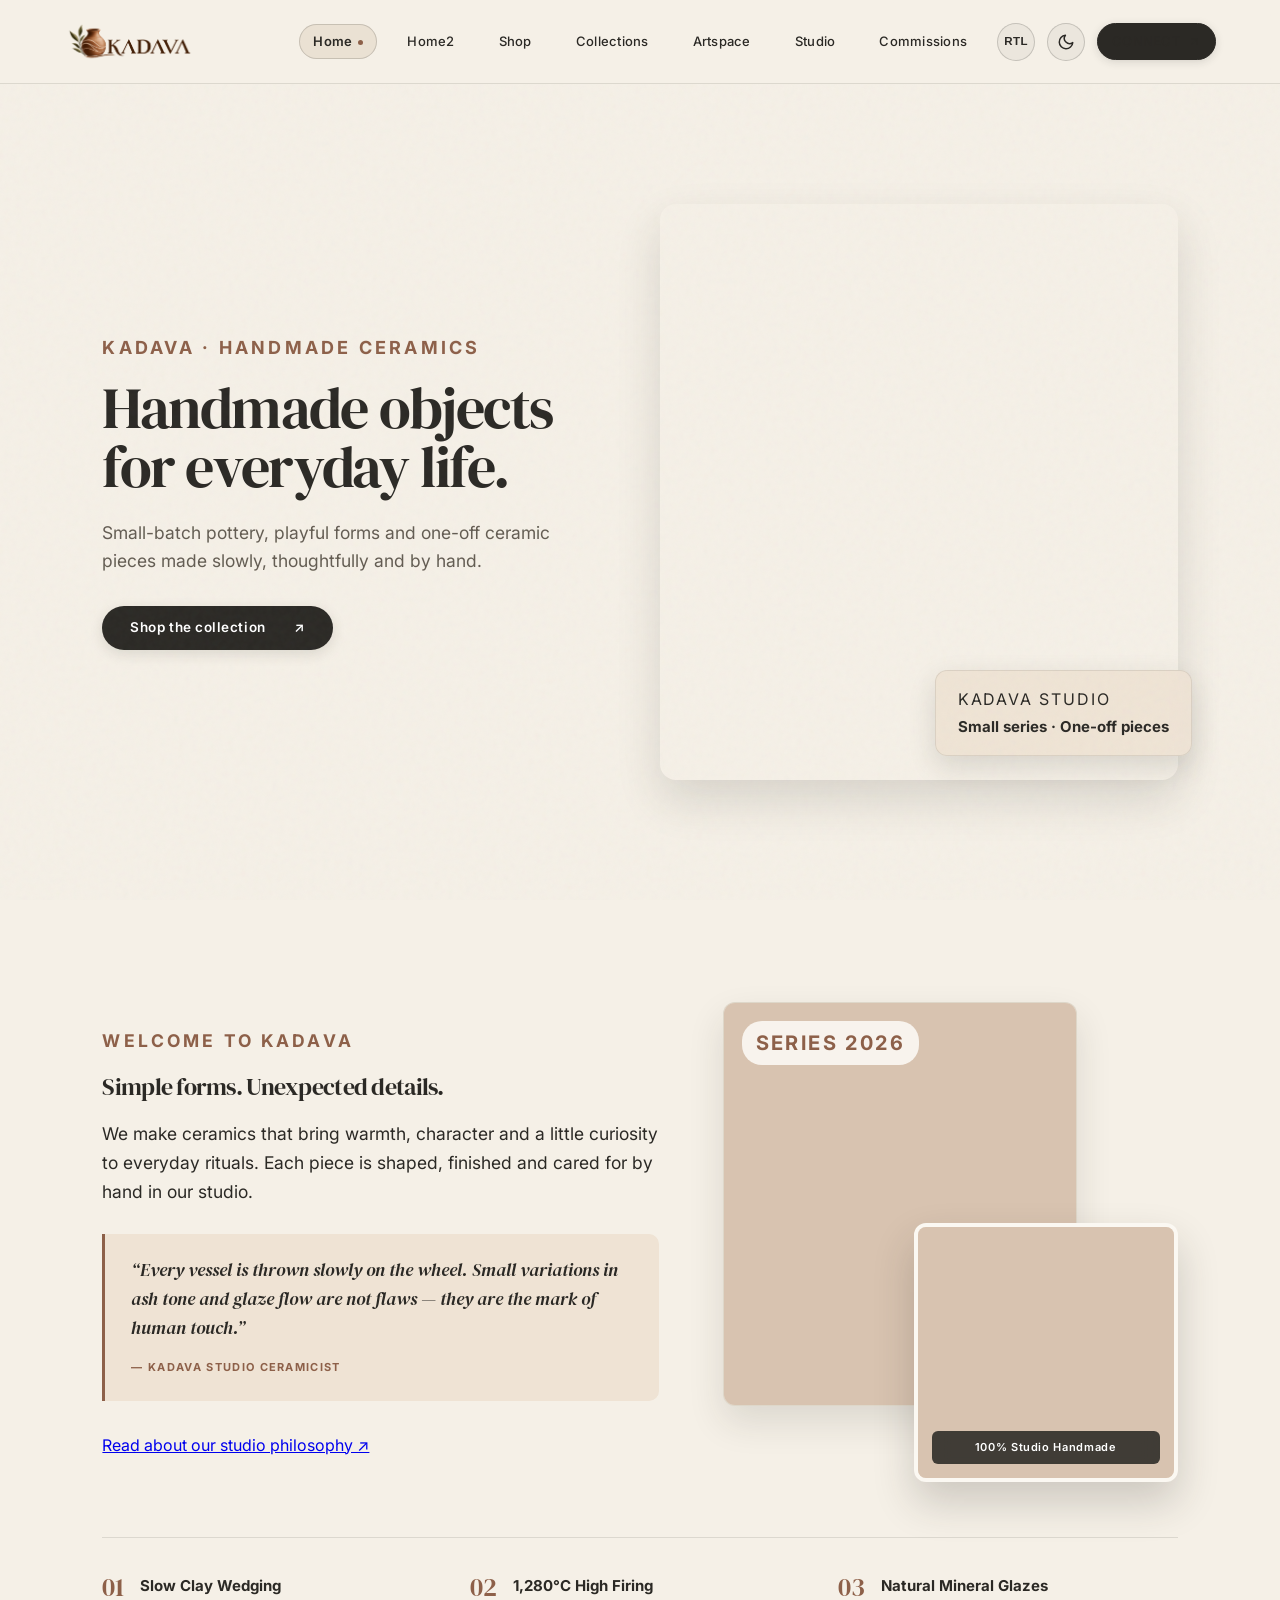
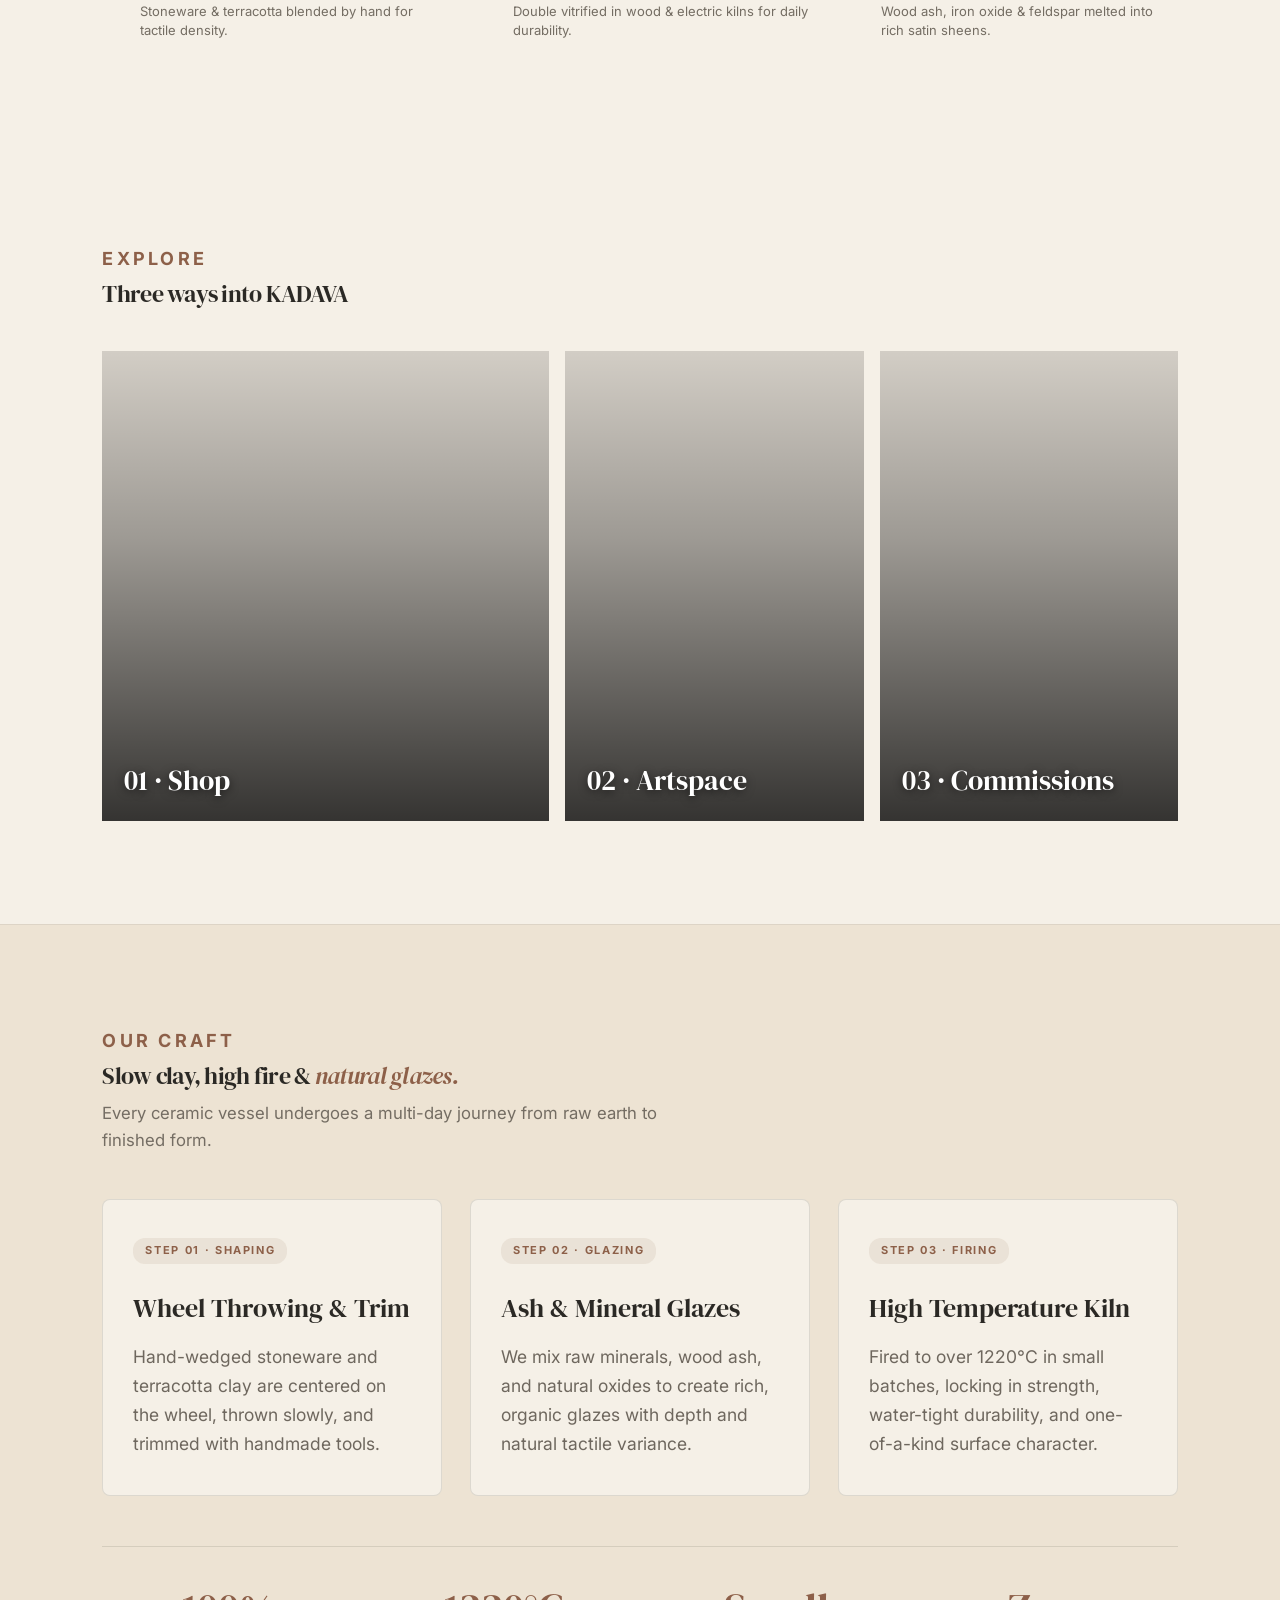
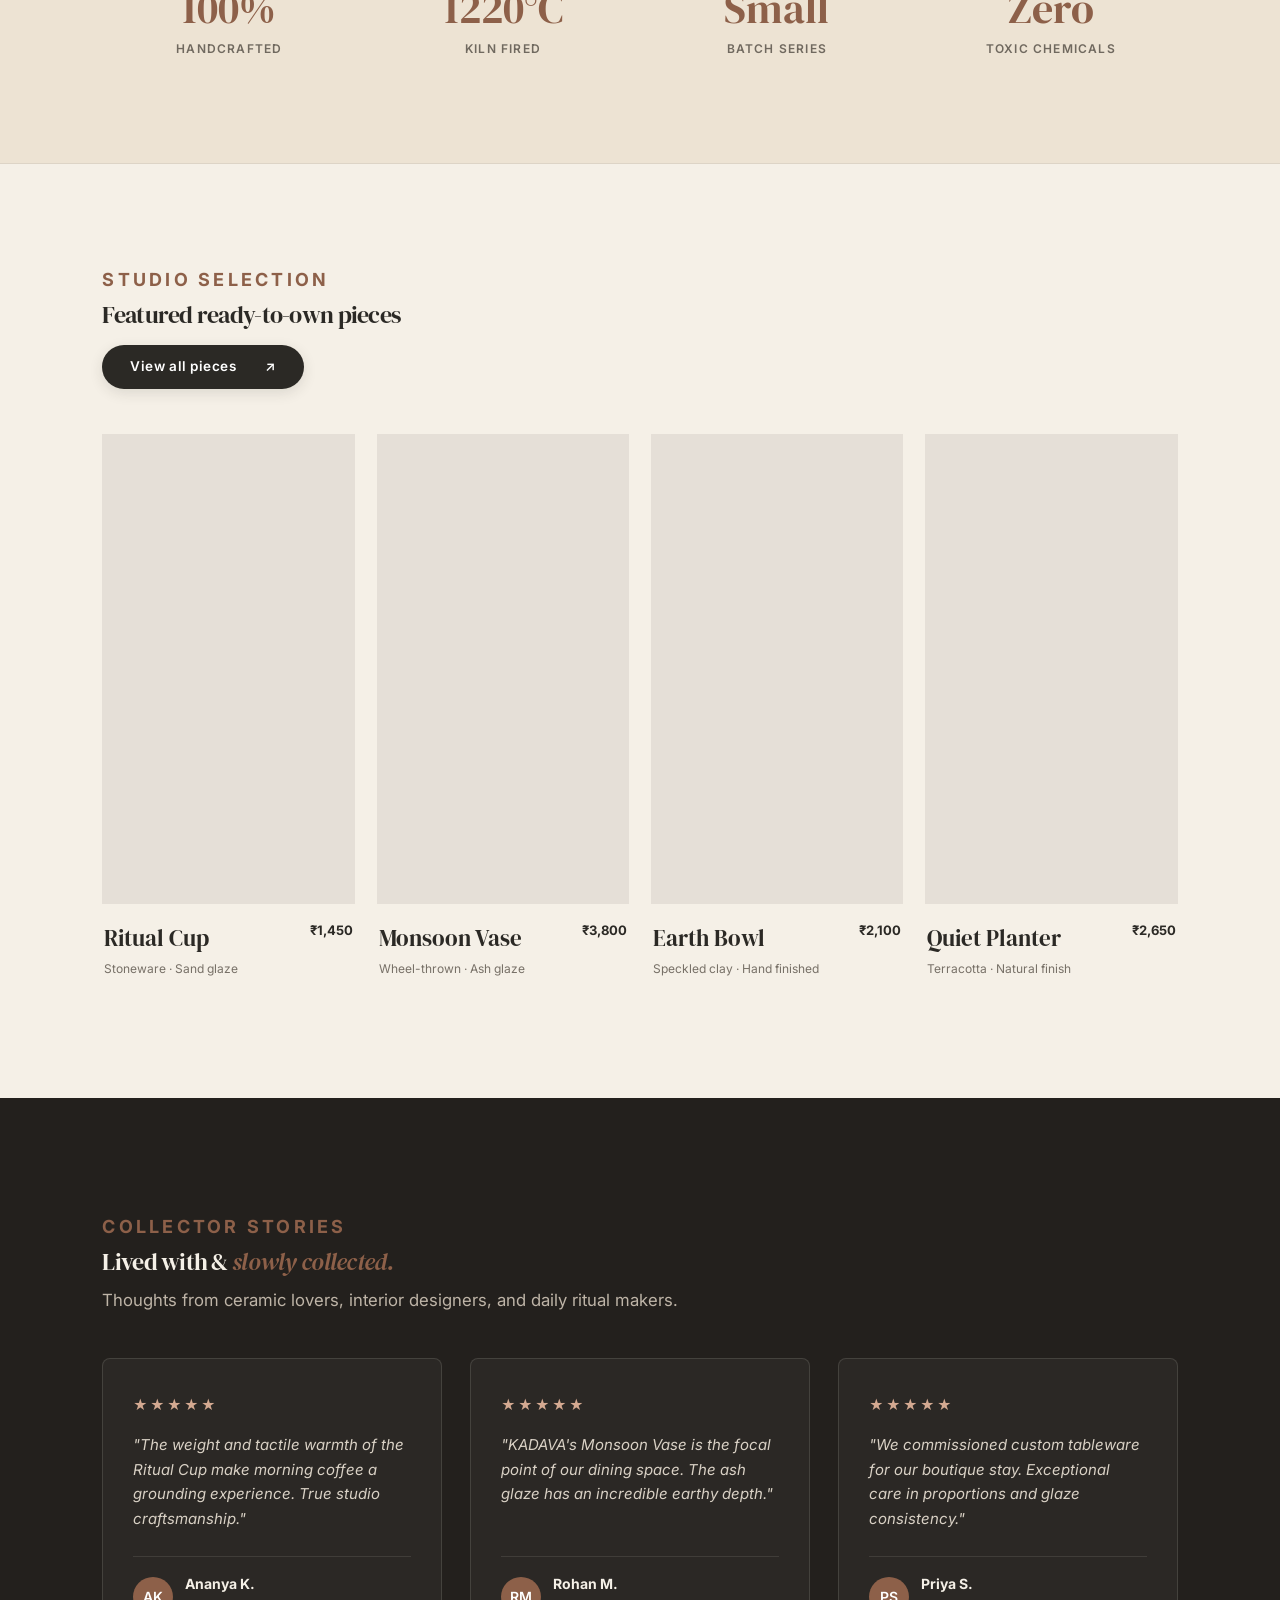
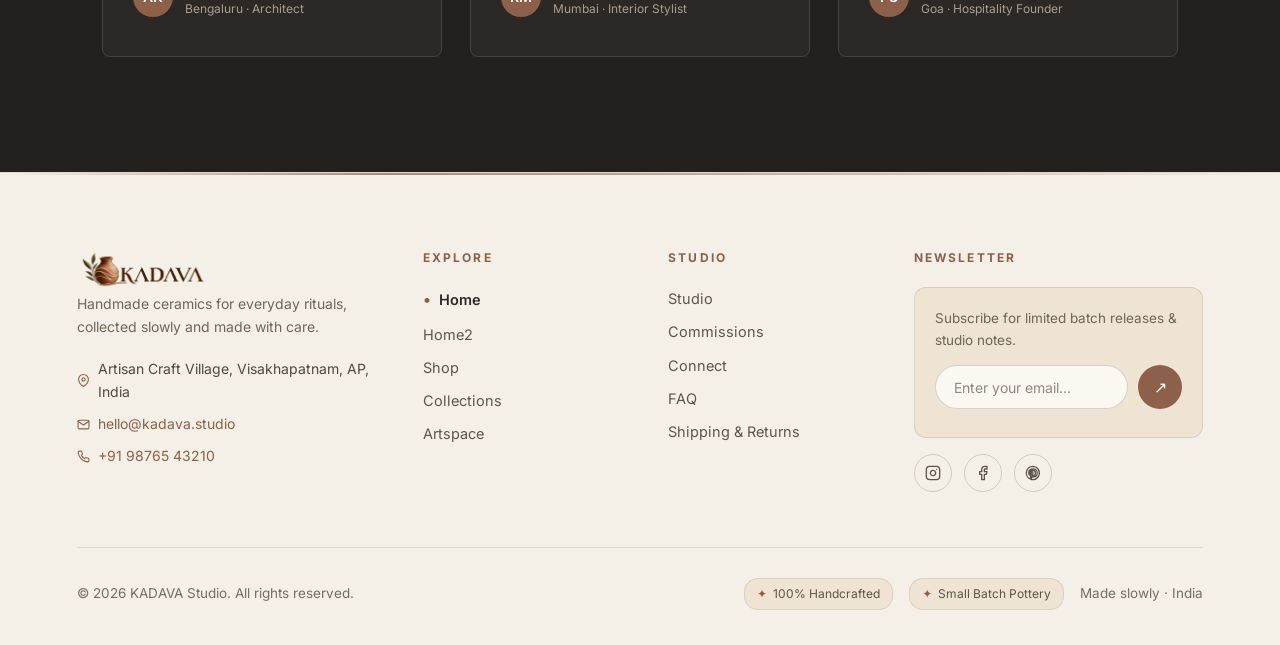
==== commit 3cf1c5cd: "allpages" ====
--- a/index.html
+++ b/index.html
@@ -34,7 +34,7 @@
       <img src="assets/logo.png" alt="KADAVA Logo" class="brand-logo-img">
     </a>
     <button class="menu-toggle" aria-label="Open menu" aria-expanded="false">
-      <span></span><span></span>
+      <span></span><span></span><span></span>
     </button>
     <nav class="nav">
       <a href="index.html" class="active">Home</a>
@@ -44,16 +44,16 @@
       <a href="artspace.html">Artspace</a>
       <a href="studio.html">Studio</a>
       <a href="commissions.html">Commissions</a>
+      <div class="header-actions">
+        <a class="header-connect-btn" href="connect.html">
+          <span>Connect</span>
+          <svg viewBox="0 0 24 24">
+            <line x1="7" y1="17" x2="17" y2="7"></line>
+            <polyline points="7 7 17 7 17 17"></polyline>
+          </svg>
+        </a>
+      </div>
     </nav>
-    <div class="header-actions">
-      <a class="header-connect-btn" href="connect.html">
-        <span>Connect</span>
-        <svg viewBox="0 0 24 24">
-          <line x1="7" y1="17" x2="17" y2="7"></line>
-          <polyline points="7 7 17 7 17 17"></polyline>
-        </svg>
-      </a>
-    </div>
   </header>
 
   <main>
--- a/style.css
+++ b/style.css
@@ -3,7 +3,8 @@
 }
 
 html {
-  scroll-behavior: smooth
+  scroll-behavior: smooth;
+  overflow-x: hidden;
 }
 
 body {
@@ -13,6 +14,7 @@
   font-family: Inter, system-ui, -apple-system, BlinkMacSystemFont, "Segoe UI", Roboto, sans-serif;
   font-size: 16px;
   line-height: 1.6;
+  overflow-x: hidden;
 }
 
 /* Background Grain Texture */
@@ -28,18 +30,25 @@
 /* Header & Navigation System */
 .site-header {
   height: 84px;
+  width: 100%;
   display: flex;
   align-items: center;
   justify-content: space-between;
   padding: 0 5vw;
   border-bottom: 1px solid rgba(43, 41, 37, 0.12);
-  position: sticky;
+  position: fixed;
   top: 0;
+  left: 0;
   background: rgba(245, 240, 231, .95);
   backdrop-filter: blur(14px);
   -webkit-backdrop-filter: blur(14px);
   z-index: 100;
   transition: all 0.3s ease;
+}
+
+/* Offset body content so it doesn't hide behind the fixed header */
+main {
+  padding-top: 84px;
 }
 
 .brand {
@@ -239,7 +248,7 @@
   display: grid;
   grid-template-columns: 1fr 1.05fr;
   gap: 5vw;
-  padding: 0.8vw 8vw 4vw;
+  padding: 0.4vw 6vw 4vw;
   align-items: center;
 }
 
@@ -1153,7 +1162,7 @@
   margin-bottom: 45px;
 }
 
-.section-head > div {
+.section-head>div {
   display: flex;
   flex-direction: column;
   align-items: flex-start;
@@ -1370,9 +1379,43 @@
   background-position: center;
   overflow: hidden;
   color: #fff;
-  padding: 17px;
+  padding: 18px;
   font-size: 11px;
-  letter-spacing: .14em
+  letter-spacing: .14em;
+  display: flex;
+  align-items: flex-start;
+}
+
+.art-grid>div::before {
+  content: "";
+  position: absolute;
+  inset: 0;
+  background: linear-gradient(180deg, rgba(0, 0, 0, 0.55) 0%, rgba(0, 0, 0, 0.15) 50%, rgba(0, 0, 0, 0.65) 100%);
+  transition: opacity 0.3s ease;
+  z-index: 1;
+}
+
+.art-grid>div:hover::before {
+  opacity: 0.85;
+}
+
+.art-grid>div span {
+  position: relative;
+  z-index: 2;
+  background: rgba(18, 16, 14, 0.82);
+  backdrop-filter: blur(8px);
+  -webkit-backdrop-filter: blur(8px);
+  color: #ffffff !important;
+  padding: 8px 16px;
+  border-radius: 20px;
+  font-weight: 600;
+  font-size: 12px;
+  letter-spacing: 0.12em;
+  text-transform: uppercase;
+  border: 1px solid rgba(255, 255, 255, 0.35);
+  box-shadow: 0 4px 14px rgba(0, 0, 0, 0.45);
+  text-shadow: 0 1px 2px rgba(0, 0, 0, 0.6);
+  display: inline-block;
 }
 
 .art-large {
@@ -1864,7 +1907,14 @@
 
 .reveal.visible {
   opacity: 1;
-  transform: none
+  transform: none;
+}
+
+.connect-newsletter-grid {
+  display: grid;
+  grid-template-columns: 1.12fr 0.88fr;
+  gap: 48px;
+  align-items: center;
 }
 
 /* Responsive Styles */
@@ -1919,15 +1969,24 @@
   }
 
   .art-grid {
-    grid-template-columns: 1fr 1fr
+    grid-template-columns: 1fr 1fr;
+    grid-template-rows: auto;
+    grid-auto-rows: 320px;
+    gap: 16px;
   }
 
   .art-large {
-    grid-row: auto
+    grid-row: auto;
   }
 
   .art-wide {
-    grid-column: span 2
+    grid-column: span 2;
+  }
+
+  .studio-wheel-grid,
+  .connect-newsletter-grid {
+    grid-template-columns: 1fr !important;
+    gap: 28px !important;
   }
 
   .custom {
@@ -1964,13 +2023,15 @@
     transition: .35s ease;
     border-bottom: 1px solid #d9d1c5;
     box-shadow: 0 10px 30px rgba(0, 0, 0, 0.08);
+    overflow-x: hidden;
+    max-width: 100vw;
   }
 
   .nav.open {
     transform: none
   }
 
-  .nav a {
+  .nav a:not(.header-connect-btn) {
     font-size: 15px;
     width: 100%;
     padding: 10px 16px;
@@ -1986,6 +2047,30 @@
     display: flex;
     flex-direction: column;
     gap: 5px;
+  }
+
+  /* header-actions inside nav on mobile/tablet — flows cleanly in hamburger menu */
+  .header-actions {
+    width: 100%;
+    margin-top: 14px;
+    padding-top: 16px;
+    border-top: 1px solid rgba(43, 41, 37, 0.12);
+    display: flex;
+    flex-wrap: wrap;
+    align-items: center;
+    justify-content: flex-start;
+    gap: 12px;
+  }
+
+  .header-connect-btn {
+    flex-basis: 100%;
+    width: 100% !important;
+    padding: 11px 20px !important;
+    font-size: 13px !important;
+    justify-content: center !important;
+    margin-top: 4px;
+    margin-left: 0 !important;
+    border-radius: 30px !important;
   }
 
   .menu-toggle span {
@@ -2088,11 +2173,16 @@
 
   .art-grid {
     grid-template-columns: 1fr;
-    grid-template-rows: 360px 280px 280px 340px
-  }
-
-  .art-wide {
-    grid-column: auto
+    grid-template-rows: auto;
+    grid-auto-rows: 300px;
+    gap: 16px;
+  }
+
+  .art-large,
+  .art-wide,
+  .art-small {
+    grid-column: auto;
+    grid-row: auto;
   }
 
   .custom {
@@ -2727,10 +2817,14 @@
 [data-theme="dark"] .guarantee-card,
 [data-theme="dark"] .breakdown-column,
 [data-theme="dark"] .notes-mat-card,
-[data-theme="dark"] .notes-lead-box,
 [data-theme="dark"] .kiln-journal,
 [data-theme="dark"] .interior-gallery {
   background: var(--bg-secondary) !important;
+  border-color: var(--border-color) !important;
+  color: var(--text-primary) !important;
+}
+
+[data-theme="dark"] .notes-lead-box {
   border-color: var(--border-color) !important;
   color: var(--text-primary) !important;
 }
@@ -2975,7 +3069,7 @@
   align-items: flex-end;
 }
 
-[dir="rtl"] .section-head > div {
+[dir="rtl"] .section-head>div {
   align-items: flex-end;
 }
 
@@ -3100,6 +3194,10 @@
   color: #f5f0e7 !important;
 }
 
+[data-theme="dark"] .header-actions {
+  border-top-color: rgba(245, 240, 231, 0.15) !important;
+}
+
 [data-theme="dark"] .theme-toggle-btn:hover,
 [data-theme="dark"] .rtl-toggle-btn:hover {
   background: #d68d68 !important;
@@ -3178,7 +3276,7 @@
     transform: translateY(0) !important;
   }
 
-  .nav a {
+  .nav a:not(.header-connect-btn) {
     font-size: 15px !important;
     width: 100% !important;
     padding: 12px 18px !important;
@@ -3186,18 +3284,33 @@
     color: #2b2925 !important;
   }
 
-  [data-theme="dark"] .nav a {
+  [data-theme="dark"] .nav a:not(.header-connect-btn) {
     color: #f5f0e7 !important;
   }
 
-  [data-theme="dark"] .nav a:hover {
+  [data-theme="dark"] .nav a:not(.header-connect-btn):hover {
     background: rgba(214, 141, 104, 0.15) !important;
     color: #d68d68 !important;
   }
 
-  [data-theme="dark"] .nav a.active {
+  [data-theme="dark"] .nav a:not(.header-connect-btn).active {
     background: rgba(245, 240, 231, 0.12) !important;
     color: #ffffff !important;
+  }
+
+  .header-connect-btn {
+    flex-basis: 100%;
+    width: 100% !important;
+    padding: 11px 20px !important;
+    font-size: 13px !important;
+    border-radius: 30px !important;
+    margin-left: 0 !important;
+    margin-top: 4px;
+    display: inline-flex !important;
+    align-items: center !important;
+    justify-content: center !important;
+    gap: 8px !important;
+    white-space: nowrap !important;
   }
 }
 
@@ -3218,9 +3331,18 @@
 /* 3. Typography & Single Line Headings */
 .single-line-heading,
 .heading-one-line {
-  white-space: nowrap !important;
+  white-space: nowrap;
   overflow: hidden;
   text-overflow: ellipsis;
+}
+
+@media (max-width: 1024px) {
+  .single-line-heading,
+  .heading-one-line {
+    white-space: normal !important;
+    overflow: visible !important;
+    text-overflow: clip !important;
+  }
 }
 
 .intro-lead,
@@ -3290,6 +3412,7 @@
   background: transparent !important;
   color: #f5f0e7 !important;
   border: 1.5px solid #f5f0e7 !important;
+  padding: 2px;
 }
 
 [data-theme="dark"] .explore-details-btn:hover,
@@ -3310,32 +3433,214 @@
 /* 6. Page-Specific Layout Alignments */
 .connect-cards-grid {
   display: grid;
-  grid-template-columns: repeat(3, 1fr);
-  gap: 28px;
+  grid-template-columns: repeat(4, 1fr);
+  gap: 24px;
   align-items: stretch;
+}
+
+@media (max-width: 1200px) {
+  .connect-cards-grid {
+    grid-template-columns: repeat(2, 1fr);
+    gap: 24px;
+  }
+}
+
+@media (max-width: 600px) {
+  .connect-cards-grid {
+    grid-template-columns: 1fr;
+    gap: 20px;
+  }
 }
 
 .connect-card {
   height: 100%;
   display: flex;
   flex-direction: column;
-  justify-content: space-between;
-  padding: 32px 28px;
+  padding: 30px 24px;
   background: #ede3d3;
-  border-radius: 12px;
+  border-radius: 14px;
   border: 1px solid rgba(43, 41, 37, 0.1);
-}
-
-@media (max-width: 1050px) {
-  .connect-cards-grid {
-    grid-template-columns: repeat(2, 1fr);
-  }
-}
-
-@media (max-width: 600px) {
-  .connect-cards-grid {
-    grid-template-columns: 1fr;
-  }
+  box-shadow: 0 4px 16px rgba(43, 41, 37, 0.05);
+  transition: transform 0.25s ease, box-shadow 0.25s ease;
+}
+
+.connect-card:hover {
+  transform: translateY(-3px);
+  box-shadow: 0 8px 24px rgba(43, 41, 37, 0.1);
+}
+
+[data-theme="dark"] .connect-card {
+  background: #23201d !important;
+  border-color: rgba(245, 240, 231, 0.12) !important;
+  box-shadow: 0 4px 16px rgba(0, 0, 0, 0.3) !important;
+}
+
+.contact-card-icon {
+  width: 44px;
+  height: 44px;
+  border-radius: 10px;
+  background: rgba(141, 96, 73, 0.14);
+  color: #8d6049;
+  display: inline-flex;
+  align-items: center;
+  justify-content: center;
+  margin-bottom: 16px;
+  flex-shrink: 0;
+}
+
+[data-theme="dark"] .contact-card-icon {
+  background: rgba(214, 141, 104, 0.18) !important;
+  color: #d68d68 !important;
+}
+
+.contact-card-label {
+  font-size: 11px;
+  font-weight: 700;
+  letter-spacing: 0.14em;
+  text-transform: uppercase;
+  color: #8d6049;
+  display: block;
+  margin-bottom: 8px;
+}
+
+[data-theme="dark"] .contact-card-label {
+  color: #d68d68 !important;
+}
+
+.connect-card h3 {
+  font-family: "DM Serif Display", Georgia, serif;
+  font-size: 22px;
+  margin: 0 0 10px;
+  color: #2b2925;
+}
+
+[data-theme="dark"] .connect-card h3 {
+  color: #f5f0e7 !important;
+}
+
+.contact-link {
+  font-family: "DM Serif Display", Georgia, serif;
+  font-size: 18px;
+  color: #2b2925;
+  text-decoration: none;
+  display: block;
+  margin: 4px 0;
+  word-break: break-word;
+  transition: color 0.2s ease;
+}
+
+.contact-link:hover {
+  color: #8d6049;
+  text-decoration: underline;
+}
+
+[data-theme="dark"] .contact-link {
+  color: #f5f0e7 !important;
+}
+
+[data-theme="dark"] .contact-link:hover {
+  color: #d68d68 !important;
+}
+
+.contact-sublink {
+  font-size: 13px;
+  color: #8d6049;
+  text-decoration: none;
+  font-weight: 600;
+  display: inline-flex;
+  align-items: center;
+  gap: 4px;
+  margin: 4px 0 12px;
+  transition: color 0.2s ease;
+}
+
+.contact-sublink:hover {
+  color: #2b2925;
+  text-decoration: underline;
+}
+
+[data-theme="dark"] .contact-sublink {
+  color: #d68d68 !important;
+}
+
+[data-theme="dark"] .contact-sublink:hover {
+  color: #ffffff !important;
+}
+
+.contact-address-text,
+.contact-subtext {
+  font-size: 13.5px;
+  line-height: 1.55;
+  color: #5a5348;
+  margin: 0 0 12px;
+}
+
+[data-theme="dark"] .contact-address-text,
+[data-theme="dark"] .contact-subtext {
+  color: #c8c0b4 !important;
+}
+
+.contact-hours {
+  font-size: 12px;
+  color: #746d63;
+  margin-top: auto;
+  padding-top: 12px;
+  border-top: 1px solid rgba(43, 41, 37, 0.1);
+  display: block;
+  line-height: 1.4;
+}
+
+[data-theme="dark"] .contact-hours {
+  color: #b3aba0 !important;
+  border-top-color: rgba(245, 240, 231, 0.1) !important;
+}
+
+.contact-social-pill {
+  display: inline-flex;
+  align-items: center;
+  gap: 6px;
+  padding: 6px 12px;
+  background: rgba(141, 96, 73, 0.12);
+  border-radius: 20px;
+  text-decoration: none;
+  color: #2b2925;
+  font-size: 12px;
+  font-weight: 600;
+  transition: all 0.2s ease;
+}
+
+.contact-social-pill:hover {
+  background: #8d6049;
+  color: #ffffff;
+}
+
+[data-theme="dark"] .contact-social-pill {
+  background: rgba(214, 141, 104, 0.18) !important;
+  color: #f5f0e7 !important;
+}
+
+[data-theme="dark"] .contact-social-pill:hover {
+  background: #d68d68 !important;
+  color: #171513 !important;
+}
+
+[data-theme="dark"] .newsletter input {
+  background: #1d1a17 !important;
+  color: #f5efe6 !important;
+  border: 1px solid var(--border-color) !important;
+}
+
+[data-theme="dark"] .newsletter input::placeholder {
+  color: #a39b8f !important;
+}
+
+[data-theme="dark"] .newsletter button {
+  background: #d68d68 !important;
+  color: #171513 !important;
+}
+
+[data-theme="dark"] .newsletter button:hover {
+  background: #c57b56 !important;
 }
 
 /* Studio Location Map Visual Component */
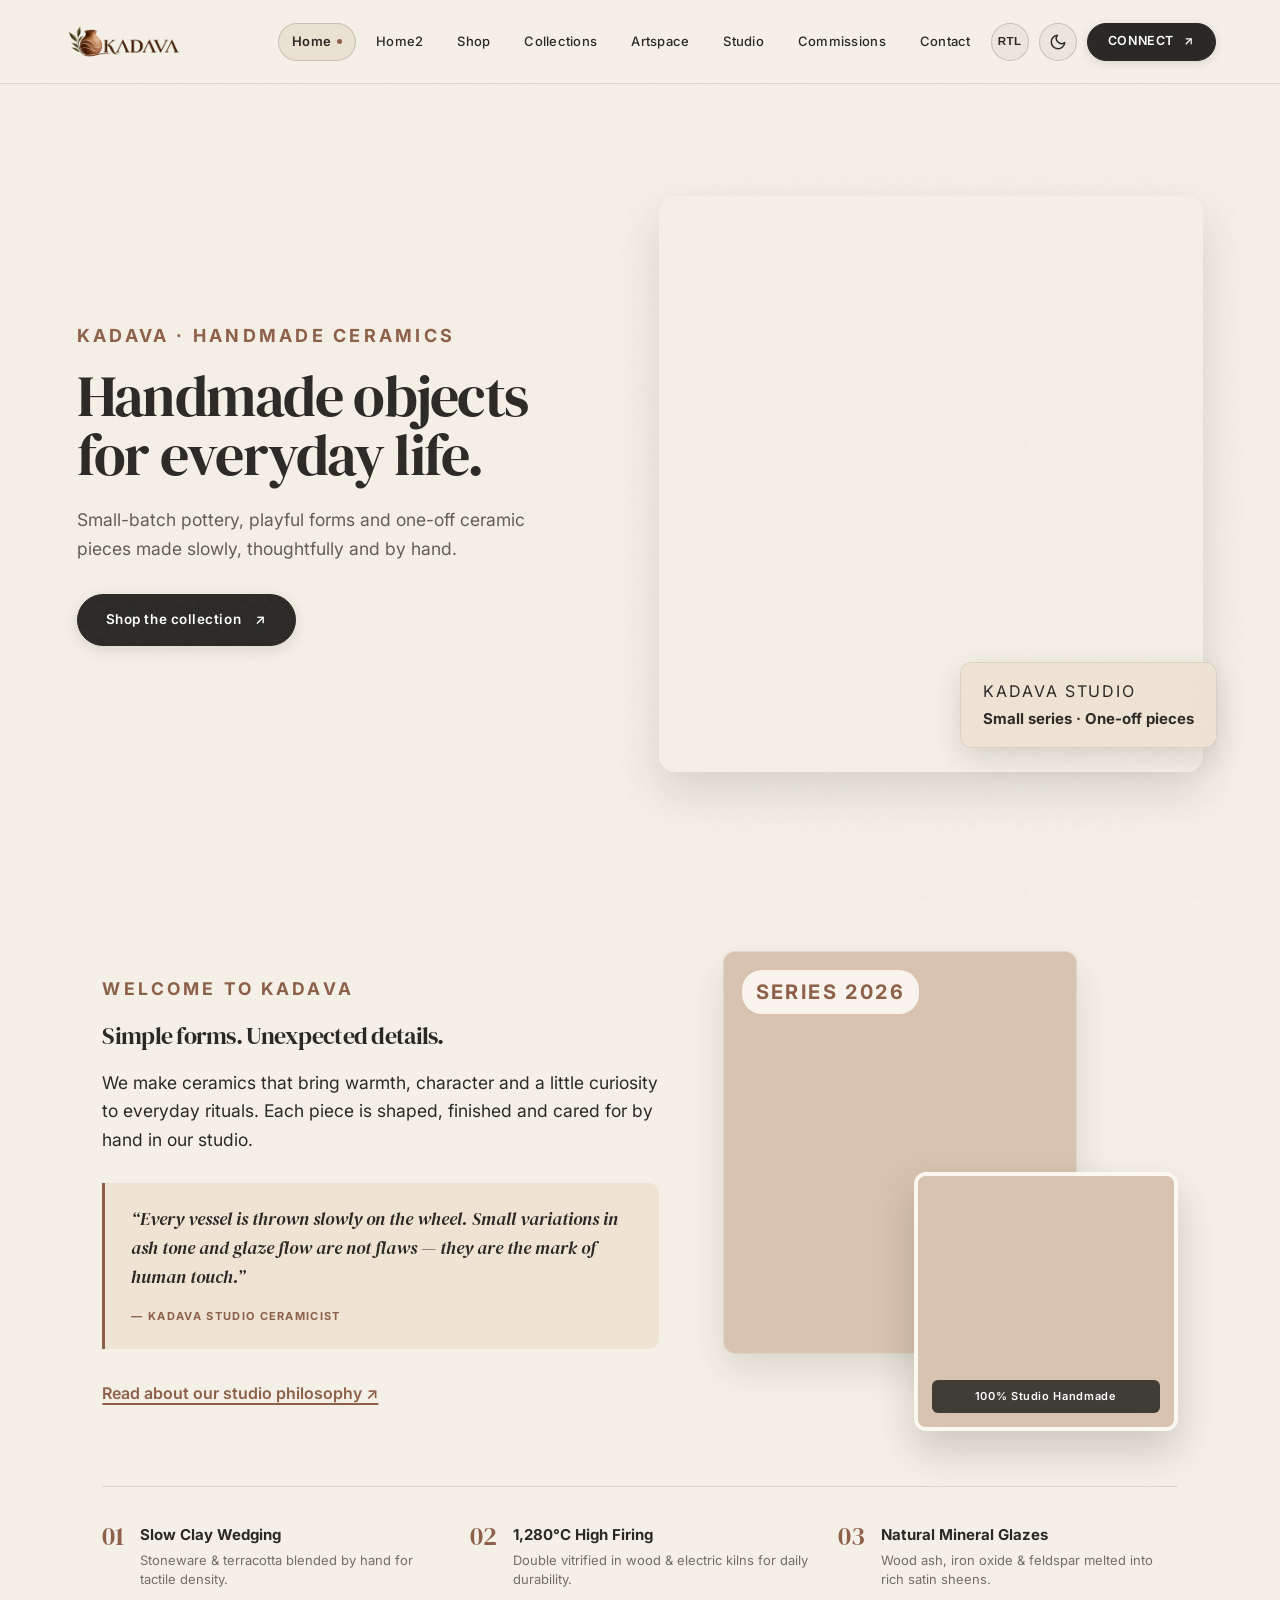
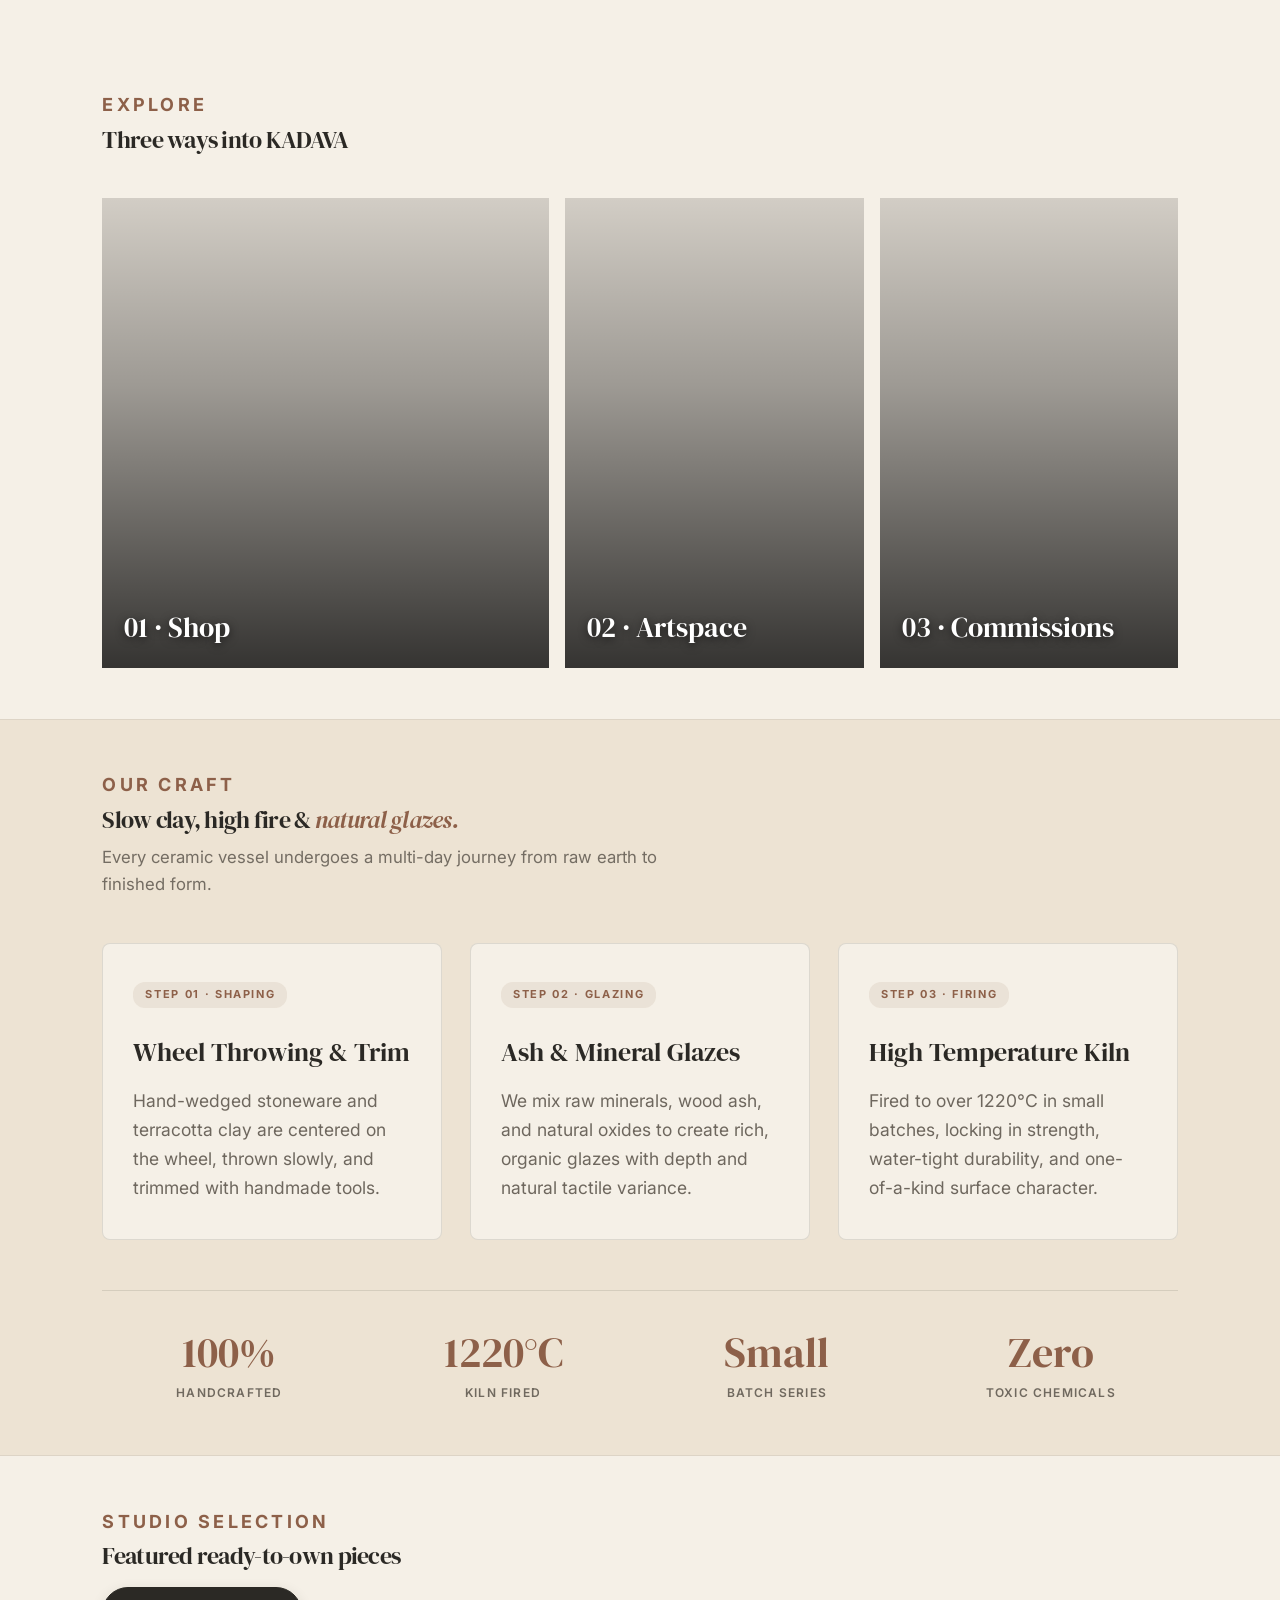
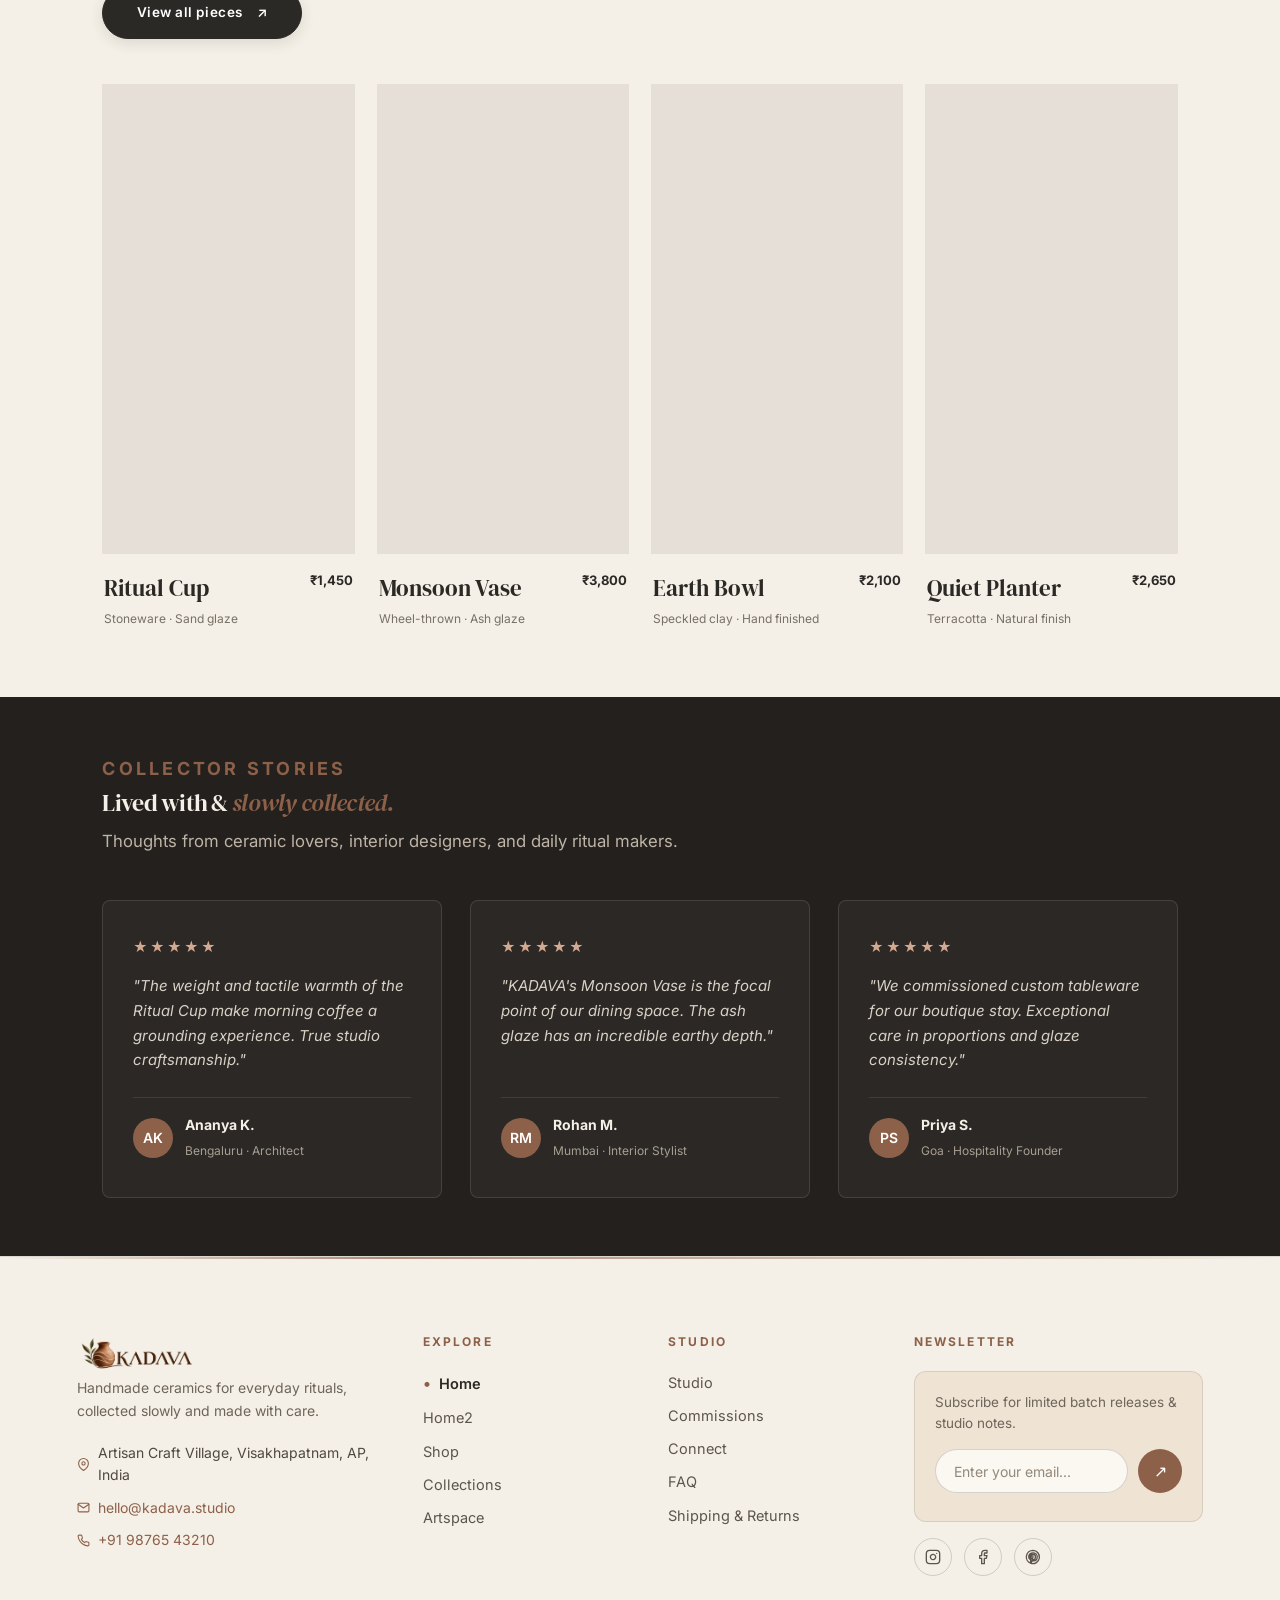
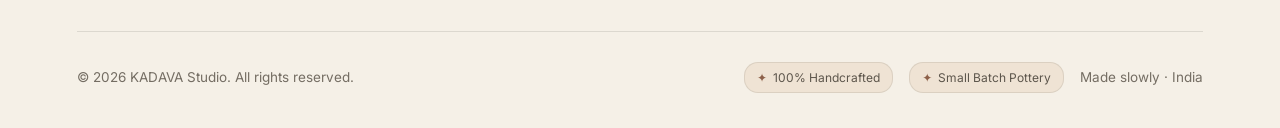
==== commit d946052f: "clientfixes" ====
--- a/index.html
+++ b/index.html
@@ -12,7 +12,7 @@
     href="https://fonts.googleapis.com/css2?family=Cairo:wght@400;600;700&family=DM+Serif+Display&family=Inter:wght@400;500;600&display=swap"
     rel="stylesheet">
   <link rel="icon" type="image/png" href="assets/favicon.png">
-  <link rel="stylesheet" href="style.css">
+  <link rel="stylesheet" href="style.css?v=20261013c">
   <script>
     (function () {
       var t = localStorage.getItem('kadava_theme');
@@ -44,6 +44,7 @@
       <a href="artspace.html">Artspace</a>
       <a href="studio.html">Studio</a>
       <a href="commissions.html">Commissions</a>
+      <a href="connect.html">Contact</a>
       <div class="header-actions">
         <a class="header-connect-btn" href="connect.html">
           <span>Connect</span>
@@ -68,7 +69,7 @@
       </div>
       <div class="hero-art">
         <div class="hero-image"
-          style="background-image:url('https://www.slowpottery.com/cdn/shop/files/IMG_0769_560x709.jpg?v=1723099866')">
+          style="background-image:url('https://www.slowpottery.com/cdn/shop/files/IMG_0769.jpg?v=1723099866')">
         </div>
         <div class="floating-note">KADAVA STUDIO<br><strong>Small series · One-off pieces</strong></div>
       </div>
@@ -95,13 +96,13 @@
         <div class="intro-collage-wrapper">
           <div class="collage-main-frame">
             <div class="collage-img"
-              style="background-image:url('https://cdn.shopify.com/s/files/1/2784/4712/files/Slowpottery_Store_Update_Been_A_While-2_480x480.jpg?v=1711793384')">
+              style="background-image:url('https://cdn.shopify.com/s/files/1/2784/4712/files/Slowpottery_Store_Update_Been_A_While-2.jpg?v=1711793384')">
             </div>
             <div class="collage-tag">SERIES 2026</div>
           </div>
           <div class="collage-sub-frame">
             <div class="collage-img"
-              style="background-image:url('https://images.unsplash.com/photo-1565193566173-7a0ee3dbe261?q=80&w=800&auto=format&fit=crop')">
+              style="background-image:url('https://images.unsplash.com/photo-1565193566173-7a0ee3dbe261?q=85&w=2000&auto=format&fit=crop')">
             </div>
             <div class="collage-sub-note">100% Studio Handmade</div>
           </div>
@@ -143,13 +144,13 @@
       </div>
       <div class="collection-grid">
         <a href="shop.html" class="collection-card"
-          style="background-image:url('https://static.wixstatic.com/media/dc993f_97a6704693cb4fafbad5bdfbb5e1f3fa~mv2.jpg/v1/fill/w_980%2Ch_653%2Cal_c%2Cq_85%2Cusm_0.66_1.00_0.01%2Cenc_avif%2Cquality_auto/dc993f_97a6704693cb4fafbad5bdfbb5e1f3fa~mv2.jpg')"><span>01
+          style="background-image:url('https://static.wixstatic.com/media/dc993f_97a6704693cb4fafbad5bdfbb5e1f3fa~mv2.jpg')"><span>01
             · Shop</span></a>
         <a href="artspace.html" class="collection-card"
-          style="background-image:url('https://images.squarespace-cdn.com/content/v1/684fb4071e017004de7840f3/378e8b64-91b4-48c6-bec8-7117f7f809e9/WhatsApp%2BImage%2B2025-06-12%2Bat%2B8.28.30%2BAM.jpg')"><span>02
+          style="background-image:url('https://images.squarespace-cdn.com/content/v1/684fb4071e017004de7840f3/378e8b64-91b4-48c6-bec8-7117f7f809e9/WhatsApp%2BImage%2B2025-06-12%2Bat%2B8.28.30%2BAM.jpg?format=2500w')"><span>02
             · Artspace</span></a>
         <a href="commissions.html" class="collection-card"
-          style="background-image:url('https://images.squarespace-cdn.com/content/v1/684fb4071e017004de7840f3/1772297842189-53AIKLKZXOEKPM72DSMS/image-asset.jpeg')"><span>03
+          style="background-image:url('https://images.squarespace-cdn.com/content/v1/684fb4071e017004de7840f3/1772297842189-53AIKLKZXOEKPM72DSMS/image-asset.jpeg?format=2500w')"><span>03
             · Commissions</span></a>
       </div>
     </section>
@@ -215,7 +216,7 @@
       <div class="product-grid">
         <article class="product-card">
           <div class="product-image"
-            style="background-image:url('https://images.unsplash.com/photo-1578749556568-bc2c40e68b61?q=80&w=800&auto=format&fit=crop')">
+            style="background-image:url('https://images.unsplash.com/photo-1578749556568-bc2c40e68b61?q=85&w=2000&auto=format&fit=crop')">
             <button class="quick" data-add>Add to cart</button>
           </div>
           <div class="product-meta">
@@ -228,7 +229,7 @@
         </article>
         <article class="product-card">
           <div class="product-image"
-            style="background-image:url('https://www.authorceramics.com/cdn/shop/files/Poppy-Vase-Sand-Dune-15_940x.jpg?v=1715391659')">
+            style="background-image:url('https://www.authorceramics.com/cdn/shop/files/Poppy-Vase-Sand-Dune-15.jpg?v=1715391659')">
             <button class="quick" data-add>Add to cart</button>
           </div>
           <div class="product-meta">
@@ -241,7 +242,7 @@
         </article>
         <article class="product-card">
           <div class="product-image"
-            style="background-image:url('https://images.squarespace-cdn.com/content/v1/684fb4071e017004de7840f3/1772250698847-D84KBA7W6KFBEYE4YV6B/image-asset.jpeg')">
+            style="background-image:url('https://images.squarespace-cdn.com/content/v1/684fb4071e017004de7840f3/1772250698847-D84KBA7W6KFBEYE4YV6B/image-asset.jpeg?format=2500w')">
             <button class="quick" data-add>Add to cart</button>
           </div>
           <div class="product-meta">
--- a/style.css
+++ b/style.css
@@ -107,7 +107,7 @@
   gap: 16px;
 }
 
-.nav a {
+.nav a:not(.header-connect-btn) {
   color: #2b2925;
   text-decoration: none;
   font-size: 13px;
@@ -119,20 +119,20 @@
   transition: all 0.25s ease;
 }
 
-.nav a:hover {
+.nav a:not(.header-connect-btn):hover {
   color: #8d6049;
   background: rgba(141, 96, 73, 0.08);
 }
 
 /* Active Nav Highlight */
-.nav a.active {
+.nav a:not(.header-connect-btn).active {
   color: #2b2925;
   font-weight: 600;
   background: #eae1d3;
   box-shadow: inset 0 0 0 1px rgba(43, 41, 37, 0.18);
 }
 
-.nav a.active::after {
+.nav a:not(.header-connect-btn).active::after {
   content: "";
   display: inline-block;
   width: 5px;
@@ -143,42 +143,6 @@
   vertical-align: middle;
 }
 
-/* Connect Button in Header Nav */
-.nav a.nav-btn-connect {
-  display: inline-flex;
-  align-items: center;
-  gap: 6px;
-  background: transparent;
-  color: #2b2925;
-  border: 1.5px solid #2b2925;
-  padding: 7px 16px;
-  border-radius: 30px;
-  font-size: 12.5px;
-  font-weight: 600;
-  letter-spacing: .04em;
-  text-transform: uppercase;
-  transition: all 0.3s ease;
-}
-
-.nav a.nav-btn-connect::after {
-  display: none;
-}
-
-.nav a.nav-btn-connect:hover {
-  background: #8d6049;
-  border-color: #8d6049;
-  color: #ffffff;
-  transform: translateY(-1px);
-  box-shadow: 0 4px 12px rgba(141, 96, 73, 0.22);
-}
-
-.nav a.nav-btn-connect.active {
-  background: #2b2925;
-  color: #ffffff;
-  border-color: #2b2925;
-  box-shadow: 0 2px 8px rgba(43, 41, 37, 0.2);
-}
-
 /* Header Actions Container */
 .header-actions {
   display: flex;
@@ -186,13 +150,15 @@
   gap: 12px;
 }
 
-/* Connect CTA Button in Header (Replaces Cart) */
-.header-connect-btn {
+/* Connect CTA Button in Header */
+.header-connect-btn,
+.nav a.header-connect-btn,
+.header-actions .header-connect-btn {
   display: inline-flex;
   align-items: center;
   gap: 8px;
   background: #2b2925;
-  color: #ffffff;
+  color: #ffffff !important;
   text-decoration: none;
   font-size: 12.5px;
   font-weight: 600;
@@ -205,32 +171,58 @@
   border: 1.5px solid #2b2925;
 }
 
-.header-connect-btn:hover {
-  background: #8d6049;
-  border-color: #8d6049;
-  color: #ffffff;
+.header-connect-btn span,
+.nav a.header-connect-btn span,
+.header-actions .header-connect-btn span {
+  color: #ffffff !important;
+}
+
+.header-connect-btn::after,
+.nav a.header-connect-btn::after {
+  display: none !important;
+}
+
+.header-connect-btn:hover,
+.nav a.header-connect-btn:hover {
+  background: #8d6049 !important;
+  border-color: #8d6049 !important;
+  color: #ffffff !important;
   transform: translateY(-1px);
   box-shadow: 0 4px 14px rgba(141, 96, 73, 0.28);
 }
 
-.header-connect-btn.active {
-  background: #8d6049;
-  border-color: #8d6049;
-  color: #ffffff;
+.header-connect-btn:hover span,
+.nav a.header-connect-btn:hover span {
+  color: #ffffff !important;
+}
+
+.header-connect-btn.active,
+.nav a.header-connect-btn.active {
+  background: #8d6049 !important;
+  border-color: #8d6049 !important;
+  color: #ffffff !important;
   box-shadow: 0 2px 10px rgba(141, 96, 73, 0.3);
 }
 
-.header-connect-btn svg {
+.header-connect-btn.active span,
+.nav a.header-connect-btn.active span {
+  color: #ffffff !important;
+}
+
+.header-connect-btn svg,
+.nav a.header-connect-btn svg {
   width: 13px;
   height: 13px;
-  stroke: currentColor;
+  stroke: #ffffff !important;
   fill: none;
   stroke-width: 2.2;
   transition: transform 0.3s ease;
 }
 
-.header-connect-btn:hover svg {
+.header-connect-btn:hover svg,
+.nav a.header-connect-btn:hover svg {
   transform: translate(2px, -2px);
+  stroke: #ffffff !important;
 }
 
 /* Mobile Menu Toggle */
@@ -243,12 +235,13 @@
 }
 
 /* Hero Section */
+.hero.section,
 .hero {
-  min-height: max(calc(100vh - 84px), 620px);
+  min-height: max(calc(100vh - 84px), 600px);
   display: grid;
   grid-template-columns: 1fr 1.05fr;
   gap: 5vw;
-  padding: 0.4vw 6vw 4vw;
+  padding: 0.75vw 6vw 2vw;
   align-items: center;
 }
 
@@ -348,7 +341,7 @@
 }
 
 .image-a {
-  background-image: url("https://www.slowpottery.com/cdn/shop/files/Slowpottery_Store_Update_Been_A_While-7_756x948.jpg?v=1711793393")
+  background-image: url("https://www.slowpottery.com/cdn/shop/files/Slowpottery_Store_Update_Been_A_While-7.jpg?v=1711793393")
 }
 
 .floating-note {
@@ -376,7 +369,7 @@
 
 /* Base Intro Spacing */
 .intro {
-  padding: 7vw 8vw;
+  padding: 3.5vw 8vw;
   max-width: 1400px;
   margin: 0 auto;
 }
@@ -733,7 +726,7 @@
    4. ARTSPACE PAGE: Artist Residency Split Spotlight
    ========================================================================== */
 .artspace-spotlight-section {
-  padding: 6vw 8vw;
+  padding: 3vw 8vw;
 }
 
 .spotlight-split {
@@ -810,7 +803,7 @@
    5. COLLECTIONS PAGE: Craft Specs Breakdown Table
    ========================================================================== */
 .collections-breakdown-section {
-  padding: 6vw 8vw;
+  padding: 3vw 8vw;
 }
 
 .breakdown-grid {
@@ -873,7 +866,7 @@
    COLLECTION NOTES SECTION (COLLECTIONS PAGE)
    ========================================================================== */
 .collection-notes-section {
-  padding: 6vw 8vw;
+  padding: 3vw 8vw;
 }
 
 .notes-header-grid {
@@ -1017,7 +1010,7 @@
    CONTACT HUB & SOCIAL SECTION (CONNECT PAGE & GLOBAL)
    ========================================================================== */
 .contact-hub-section {
-  padding: 6vw 8vw;
+  padding: 3vw 8vw;
 }
 
 .contact-cards-grid {
@@ -1150,7 +1143,7 @@
 }
 
 .section {
-  padding: 8vw 8vw
+  padding: 4vw 8vw
 }
 
 .section-head {
@@ -1217,7 +1210,7 @@
 }
 
 .image-e {
-  background-image: url("https://www.amalfieeceramics.com/cdn/shop/products/Peppermint-Ceramic-Lavish-Tea-Set-of-11-Pieces-Amalfiee-Ceramics-1678928185_1080x.jpg?v=1678928187")
+  background-image: url("https://www.amalfieeceramics.com/cdn/shop/products/Peppermint-Ceramic-Lavish-Tea-Set-of-11-Pieces-Amalfiee-Ceramics-1678928185.jpg?v=1678928187")
 }
 
 .product-image:after {
@@ -1324,7 +1317,7 @@
 }
 
 .image-l {
-  background-image: url("https://theindiashop.co.uk/cdn/shop/products/sa421-_1of1_1445x.jpg?v=1655470831")
+  background-image: url("https://theindiashop.co.uk/cdn/shop/products/sa421-_1of1.jpg?v=1655470831")
 }
 
 .image-m {
@@ -1347,7 +1340,7 @@
 }
 
 .image-f {
-  background-image: url("https://cdn.shopify.com/s/files/1/2784/4712/files/Slowpottery_Store_Update_Been_A_While-2_480x480.jpg?v=1711793384")
+  background-image: url("https://cdn.shopify.com/s/files/1/2784/4712/files/Slowpottery_Store_Update_Been_A_While-2.jpg?v=1711793384")
 }
 
 .studio-copy {
@@ -1439,7 +1432,7 @@
 }
 
 .image-j {
-  background-image: url("https://www.slowpottery.com/cdn/shop/files/Slowpottery_Store_Update_Been_A_While-7_756x948.jpg?v=1711793393")
+  background-image: url("https://www.slowpottery.com/cdn/shop/files/Slowpottery_Store_Update_Been_A_While-7.jpg?v=1711793393")
 }
 
 /* Custom / Commissions */
@@ -1923,16 +1916,17 @@
     gap: 12px
   }
 
-  .nav a {
+  .nav a:not(.header-connect-btn) {
     padding: 6px 10px;
     font-size: 12px
   }
 
+  .hero.section,
   .hero {
     grid-template-columns: 1fr;
-    padding: 10px 6vw 40px;
+    padding: 16px 6vw 40px;
     min-height: auto;
-    gap: 36px
+    gap: 36px;
   }
 
   .hero-art {
@@ -1969,18 +1963,19 @@
   }
 
   .art-grid {
-    grid-template-columns: 1fr 1fr;
-    grid-template-rows: auto;
-    grid-auto-rows: 320px;
-    gap: 16px;
-  }
-
-  .art-large {
-    grid-row: auto;
-  }
-
+    grid-template-columns: repeat(2, 1fr) !important;
+    grid-template-rows: auto !important;
+    grid-auto-rows: 340px !important;
+    gap: 16px !important;
+  }
+
+  .art-large,
+  .art-small,
   .art-wide {
-    grid-column: span 2;
+    grid-column: auto !important;
+    grid-row: auto !important;
+    height: 340px !important;
+    min-height: 340px !important;
   }
 
   .studio-wheel-grid,
@@ -1991,11 +1986,11 @@
 
   .custom {
     grid-template-columns: 1fr;
-    padding: 10vw 6vw
+    padding: 5vw 6vw
   }
 
   .connect {
-    padding: 10vw 6vw
+    padding: 5vw 6vw
   }
 
   .footer-grid {
@@ -2063,12 +2058,13 @@
   }
 
   .header-connect-btn {
-    flex-basis: 100%;
-    width: 100% !important;
-    padding: 11px 20px !important;
-    font-size: 13px !important;
+    flex-basis: auto;
+    width: auto !important;
+    max-width: 220px;
+    padding: 8px 18px !important;
+    font-size: 12.5px !important;
     justify-content: center !important;
-    margin-top: 4px;
+    margin-top: 6px;
     margin-left: 0 !important;
     border-radius: 30px !important;
   }
@@ -2080,10 +2076,11 @@
     transition: 0.3s;
   }
 
+  .hero.section,
   .hero {
-    padding: 8px 5vw 30px;
+    padding: 12px 5vw 30px;
     gap: 24px;
-    min-height: auto
+    min-height: auto;
   }
 
   .hero-art {
@@ -2110,7 +2107,7 @@
   }
 
   .intro {
-    padding: 22vw 8vw
+    padding: 11vw 8vw
   }
 
   .intro h2,
@@ -2122,7 +2119,7 @@
   }
 
   .section {
-    padding: 18vw 5vw
+    padding: 9vw 5vw
   }
 
   .section-head {
@@ -2168,7 +2165,7 @@
   }
 
   .studio-copy {
-    padding-top: 10vw
+    padding-top: 5vw
   }
 
   .art-grid {
@@ -2186,12 +2183,12 @@
   }
 
   .custom {
-    padding: 18vw 7vw;
+    padding: 9vw 7vw;
     gap: 50px
   }
 
   .connect {
-    padding: 18vw 7vw;
+    padding: 9vw 7vw;
     gap: 45px
   }
 
@@ -2230,7 +2227,7 @@
 /* Section 1: Craft Process */
 .craft-process {
   background: #ede3d3;
-  padding: 8vw 8vw;
+  padding: 4vw 8vw;
   border-top: 1px solid rgba(43, 41, 37, 0.08);
   border-bottom: 1px solid rgba(43, 41, 37, 0.08);
 }
@@ -2318,14 +2315,14 @@
 
 /* Section 2: Featured Showcase Section */
 .featured-showcase {
-  padding: 8vw 8vw;
+  padding: 4vw 8vw;
 }
 
 /* Section 3: Collector Stories & Testimonials */
 .testimonials-section {
   background: #23201d;
   color: #f5f0e7;
-  padding: 9vw 8vw;
+  padding: 4.5vw 8vw;
   position: relative;
   overflow: hidden;
 }
@@ -2440,7 +2437,7 @@
 .material-palette {
   background: #23201d;
   color: #f5f0e7;
-  padding: 8vw 8vw;
+  padding: 4vw 8vw;
 }
 
 .material-palette h2 {
@@ -2449,7 +2446,7 @@
 
 .materials-grid {
   display: grid;
-  grid-template-columns: repeat(3, 1fr);
+  grid-template-columns: repeat(4, 1fr);
   gap: 28px;
   margin-top: 40px;
 }
@@ -2494,7 +2491,7 @@
 /* Interior Gallery Section */
 .interior-gallery {
   background: #f5f0e7;
-  padding: 8vw 8vw;
+  padding: 4vw 8vw;
 }
 
 .interior-grid {
@@ -2554,7 +2551,7 @@
 /* Kiln Journal Drops Section */
 .kiln-journal {
   background: #ede3d3;
-  padding: 8vw 8vw;
+  padding: 4vw 8vw;
   border-top: 1px solid rgba(43, 41, 37, 0.08);
 }
 
@@ -2624,7 +2621,7 @@
 .curator-statement {
   background: #302b26;
   color: #f5f0e7;
-  padding: 9vw 12vw;
+  padding: 4.5vw 12vw;
   text-align: center;
 }
 
@@ -2648,21 +2645,93 @@
   color: #a89e92;
 }
 
-@media(max-width:1050px) {
+/* Responsive Grid System: 600px - 1098px = 2x2 Grid; < 600px = 1 Column; > 1100px = Desktop */
+@media (min-width: 600px) and (max-width: 1098px) {
 
   .materials-grid,
+  .usecases-grid,
+  .guarantee-grid,
+  .breakdown-grid,
+  .notes-material-grid,
+  .contact-cards-grid,
   .interior-grid,
   .journal-grid {
-    grid-template-columns: 1fr 1fr;
-  }
-}
-
-@media(max-width:768px) {
+    grid-template-columns: repeat(2, 1fr) !important;
+    gap: 24px !important;
+  }
+
+  .art-grid {
+    grid-template-columns: repeat(2, 1fr) !important;
+    grid-template-rows: auto !important;
+    grid-auto-rows: 340px !important;
+    gap: 16px !important;
+  }
+
+  .art-large,
+  .art-small,
+  .art-wide {
+    grid-column: auto !important;
+    grid-row: auto !important;
+    height: 340px !important;
+    min-height: 340px !important;
+  }
+
+  .spotlight-split {
+    display: grid !important;
+    grid-template-columns: 1.05fr 0.95fr !important;
+    min-height: 480px !important;
+    border-radius: 16px !important;
+    overflow: hidden !important;
+  }
+
+  .spotlight-dark-panel {
+    padding: 48px 40px !important;
+  }
+
+  .spotlight-image-panel {
+    min-height: 100% !important;
+    height: 100% !important;
+    min-height: 480px !important;
+    background-size: cover !important;
+    background-position: center center !important;
+  }
+}
+
+@media (max-width: 599px) {
 
   .materials-grid,
+  .usecases-grid,
+  .guarantee-grid,
+  .breakdown-grid,
+  .notes-material-grid,
+  .contact-cards-grid,
   .interior-grid,
-  .journal-grid {
-    grid-template-columns: 1fr;
+  .journal-grid,
+  .spotlight-split {
+    grid-template-columns: 1fr !important;
+    gap: 18px !important;
+  }
+
+  .art-grid {
+    grid-template-columns: 1fr !important;
+    grid-template-rows: auto !important;
+    grid-auto-rows: 320px !important;
+    gap: 16px !important;
+  }
+
+  .art-large,
+  .art-small,
+  .art-wide {
+    grid-column: auto !important;
+    grid-row: auto !important;
+    height: 320px !important;
+  }
+
+  .spotlight-image-panel {
+    min-height: 360px !important;
+    height: 360px !important;
+    background-size: cover !important;
+    background-position: center center !important;
   }
 }
 
@@ -2746,19 +2815,56 @@
 }
 
 [data-theme="dark"] .brand,
-[data-theme="dark"] .nav a {
+[data-theme="dark"] .nav a:not(.header-connect-btn) {
   color: #f5f0e7;
 }
 
-[data-theme="dark"] .nav a:hover {
+[data-theme="dark"] .nav a:not(.header-connect-btn):hover {
   background: rgba(214, 141, 104, 0.18);
   color: #d68d68;
 }
 
-[data-theme="dark"] .nav a.active {
+[data-theme="dark"] .nav a:not(.header-connect-btn).active {
   background: #2a2622;
   color: var(--text-primary);
   box-shadow: inset 0 0 0 1px var(--border-color);
+}
+
+[data-theme="dark"] .header-connect-btn,
+[data-theme="dark"] .nav a.header-connect-btn,
+[data-theme="dark"] .header-actions .header-connect-btn {
+  background: #d68d68 !important;
+  border-color: #d68d68 !important;
+  color: #171513 !important;
+  box-shadow: 0 2px 8px rgba(0, 0, 0, 0.3);
+}
+
+[data-theme="dark"] .header-connect-btn span,
+[data-theme="dark"] .nav a.header-connect-btn span,
+[data-theme="dark"] .header-actions .header-connect-btn span {
+  color: #171513 !important;
+}
+
+[data-theme="dark"] .header-connect-btn svg,
+[data-theme="dark"] .nav a.header-connect-btn svg {
+  stroke: #171513 !important;
+}
+
+[data-theme="dark"] .header-connect-btn:hover,
+[data-theme="dark"] .nav a.header-connect-btn:hover {
+  background: #f5efe6 !important;
+  border-color: #f5efe6 !important;
+  color: #171513 !important;
+}
+
+[data-theme="dark"] .header-connect-btn:hover span,
+[data-theme="dark"] .nav a.header-connect-btn:hover span {
+  color: #171513 !important;
+}
+
+[data-theme="dark"] .header-connect-btn:hover svg,
+[data-theme="dark"] .nav a.header-connect-btn:hover svg {
+  stroke: #171513 !important;
 }
 
 /* Headings & Text Color Fixes Across All Sections */
@@ -2990,7 +3096,7 @@
   flex-direction: row;
 }
 
-[dir="rtl"] .nav a.active::after {
+[dir="rtl"] .nav a:not(.header-connect-btn).active::after {
   margin-left: 0;
   margin-right: 6px;
 }
@@ -3257,8 +3363,8 @@
     padding: 24px 7vw 32px !important;
     display: flex !important;
     flex-direction: column !important;
-    align-items: stretch !important;
-    gap: 10px !important;
+    align-items: flex-start !important;
+    gap: 8px !important;
     transform: translateY(-140%) !important;
     transition: transform 0.35s ease, background-color 0.3s ease !important;
     border-bottom: 1px solid rgba(43, 41, 37, 0.15) !important;
@@ -3278,10 +3384,21 @@
 
   .nav a:not(.header-connect-btn) {
     font-size: 15px !important;
-    width: 100% !important;
-    padding: 12px 18px !important;
-    border-radius: 8px !important;
+    width: fit-content !important;
+    max-width: max-content !important;
+    padding: 7px 16px !important;
+    border-radius: 20px !important;
     color: #2b2925 !important;
+    display: inline-flex !important;
+    align-items: center !important;
+    transition: all 0.2s ease !important;
+  }
+
+  .nav a:not(.header-connect-btn).active {
+    background: #eae1d3 !important;
+    color: #2b2925 !important;
+    font-weight: 600 !important;
+    box-shadow: inset 0 0 0 1px rgba(43, 41, 37, 0.18) !important;
   }
 
   [data-theme="dark"] .nav a:not(.header-connect-btn) {
@@ -3294,18 +3411,20 @@
   }
 
   [data-theme="dark"] .nav a:not(.header-connect-btn).active {
-    background: rgba(245, 240, 231, 0.12) !important;
+    background: rgba(245, 240, 231, 0.14) !important;
     color: #ffffff !important;
+    box-shadow: inset 0 0 0 1px rgba(245, 240, 231, 0.2) !important;
   }
 
   .header-connect-btn {
-    flex-basis: 100%;
-    width: 100% !important;
-    padding: 11px 20px !important;
-    font-size: 13px !important;
+    flex-basis: auto;
+    width: auto !important;
+    max-width: 220px;
+    padding: 8px 18px !important;
+    font-size: 12.5px !important;
     border-radius: 30px !important;
     margin-left: 0 !important;
-    margin-top: 4px;
+    margin-top: 6px;
     display: inline-flex !important;
     align-items: center !important;
     justify-content: center !important;
@@ -3316,12 +3435,12 @@
 
 /* 1024x1366 Active Badge Proportion Fix */
 @media (min-width: 769px) and (max-width: 1050px) {
-  .nav a.active {
+  .nav a:not(.header-connect-btn).active {
     padding: 7px 14px !important;
     border-radius: 20px !important;
   }
 
-  .nav a.active::after {
+  .nav a:not(.header-connect-btn).active::after {
     width: 5px !important;
     height: 5px !important;
     border-radius: 50% !important;
@@ -3705,7 +3824,7 @@
 
 /* Shop Page Extension Sections */
 .craft-materials-section {
-  padding: 8vw 8vw;
+  padding: 4vw 8vw;
   background: #efe6d8;
   border-top: 1px solid rgba(43, 41, 37, 0.1);
   border-bottom: 1px solid rgba(43, 41, 37, 0.1);
@@ -3717,11 +3836,11 @@
 }
 
 .shop-care-banner {
-  padding: 6vw 8vw;
+  padding: 3vw 8vw;
   background: #2b2925;
   color: #f5f0e7;
   border-radius: 16px;
-  margin: 6vw 8vw;
+  margin: 3vw 8vw;
   display: flex;
   align-items: center;
   justify-content: space-between;
@@ -3738,4 +3857,187 @@
     flex-direction: column;
     text-align: center;
   }
-}+}
+
+/* ==========================================================================
+   FINAL CONSISTENCY LAYER (header, buttons, links, sections)
+   ========================================================================== */
+
+/* ---- Header: uniform 38px control height, shared vertical centre ---- */
+.site-header { align-items: center !important; }
+.brand { align-items: center !important; height: 44px; }
+.brand-logo-img { height: 40px !important; max-width: 170px !important; }
+.header-actions { display: flex !important; align-items: center !important; gap: 10px !important; height: 38px; }
+.nav { align-items: center !important; }
+
+@media (min-width: 1051px) {
+  .nav a:not(.header-connect-btn) {
+    display: inline-flex !important;
+    align-items: center !important;
+    justify-content: center !important;
+    height: 38px !important;
+    padding: 0 14px !important;
+    line-height: 1 !important;
+    box-sizing: border-box !important;
+  }
+}
+
+.header-connect-btn,
+.nav a.header-connect-btn,
+.header-actions .header-connect-btn {
+  height: 38px !important;
+  min-height: 38px !important;
+  padding: 0 20px !important;
+  line-height: 1 !important;
+  box-sizing: border-box !important;
+  border-radius: 999px !important;
+  display: inline-flex !important;
+  align-items: center !important;
+  justify-content: center !important;
+}
+
+/* ---- Unified button system ---- */
+.button,
+button.button {
+  box-sizing: border-box !important;
+  height: 52px !important;
+  min-height: 52px !important;
+  min-width: 200px !important;
+  padding: 0 28px !important;
+  gap: 14px !important;
+  border: 1.5px solid transparent !important;
+  border-radius: 999px !important;
+  font: 600 13.5px/1 Inter, sans-serif !important;
+  letter-spacing: .04em !important;
+  text-decoration: none !important;
+  display: inline-flex !important;
+  align-items: center !important;
+  justify-content: center !important;
+  box-shadow: 0 4px 14px rgba(43, 41, 37, 0.12) !important;
+  transition: background-color .3s ease, color .3s ease, transform .3s ease, box-shadow .3s ease !important;
+}
+
+/* Primary */
+.button.button-dark,
+.button.button-dark.spec-btn,
+.button.button-dark.button-dark-contrast {
+  background: #2b2925 !important;
+  border-color: #2b2925 !important;
+  color: #ffffff !important;
+  padding: 0 28px !important;
+}
+.button.button-dark:hover,
+.button.button-dark.spec-btn:hover,
+.button.button-dark.button-dark-contrast:hover {
+  background: #8d6049 !important;
+  border-color: #8d6049 !important;
+  color: #ffffff !important;
+  transform: translateY(-2px);
+  box-shadow: 0 6px 18px rgba(141, 96, 73, 0.3) !important;
+}
+
+/* Secondary (visible on both light pages and dark panels, hover always contrasts) */
+.button.button-light {
+  background: #e6d7c5 !important;
+  border-color: #e6d7c5 !important;
+  color: #2b2925 !important;
+}
+.button.button-light:hover {
+  background: #8d6049 !important;
+  border-color: #8d6049 !important;
+  color: #ffffff !important;
+  transform: translateY(-2px);
+  box-shadow: 0 6px 18px rgba(141, 96, 73, 0.3) !important;
+}
+
+/* Dark theme */
+[data-theme="dark"] .button.button-dark,
+[data-theme="dark"] .button.button-dark.spec-btn,
+[data-theme="dark"] .button.button-dark.button-dark-contrast {
+  background: #d68d68 !important;
+  border-color: #d68d68 !important;
+  color: #171513 !important;
+  padding: 0 28px !important;
+}
+[data-theme="dark"] .button.button-dark:hover,
+[data-theme="dark"] .button.button-dark.spec-btn:hover,
+[data-theme="dark"] .button.button-dark.button-dark-contrast:hover {
+  background: #f5efe6 !important;
+  border-color: #f5efe6 !important;
+  color: #171513 !important;
+}
+[data-theme="dark"] .button.button-light {
+  background: #3a342e !important;
+  border-color: #3a342e !important;
+  color: #f5f0e7 !important;
+}
+[data-theme="dark"] .button.button-light:hover {
+  background: #d68d68 !important;
+  border-color: #d68d68 !important;
+  color: #171513 !important;
+}
+
+/* Header connect button keeps the same primary palette */
+.header-connect-btn { border-width: 1.5px !important; }
+
+/* Hero / section-head buttons never stretch differently */
+.section-head .button, .hero-copy .button { align-self: flex-start; }
+
+/* ---- Home 1: "Read about our studio philosophy" link colour (no visited purple) ---- */
+.intro-action,
+.intro-action:visited {
+  color: #8d6049 !important;
+  font-weight: 600;
+  text-decoration: underline;
+  text-underline-offset: 4px;
+  text-decoration-thickness: 1.5px;
+  transition: color .25s ease;
+}
+.intro-action:hover { color: #2b2925 !important; }
+[data-theme="dark"] .intro-action,
+[data-theme="dark"] .intro-action:visited { color: #d68d68 !important; }
+[data-theme="dark"] .intro-action:hover { color: #f5efe6 !important; }
+
+/* ---- Home 2: RAW MATERIALS centred, balanced, adjustable cards ---- */
+.material-palette .section-head {
+  align-items: center !important;
+  text-align: center !important;
+  max-width: 760px;
+  margin: 0 auto 45px !important;
+}
+.material-palette .section-head > div { align-items: center !important; }
+.material-palette .section-head .muted { margin: 0 auto !important; text-align: center; }
+.material-palette .materials-grid {
+  grid-template-columns: repeat(3, minmax(0, 1fr)) !important;
+  max-width: 1200px;
+  margin: 0 auto !important;
+  align-items: stretch;
+}
+.material-palette .material-card { height: 100%; box-sizing: border-box; }
+@media (min-width: 600px) and (max-width: 1098px) {
+  .material-palette .materials-grid { grid-template-columns: repeat(2, minmax(0, 1fr)) !important; }
+  .material-palette .material-card:last-child:nth-child(odd) { grid-column: 1 / -1; }
+}
+@media (max-width: 599px) {
+  .material-palette .materials-grid { grid-template-columns: 1fr !important; }
+}
+
+/* ---- Shop: custom ceramics banner CTA ---- */
+.shop-care-banner .button.button-light { white-space: nowrap; flex-shrink: 0; }
+
+/* ---- Artspace residency CTA ---- */
+.spotlight-dark-panel .button.button-light { margin-top: 8px; }
+
+/* ---- Connect page: embedded map ---- */
+.studio-map-card { height: 420px; }
+.studio-map-frame { position: absolute; inset: 0; width: 100%; height: 100%; border: 0; z-index: 1; }
+.studio-map-overlay { position: absolute !important; left: 20px; bottom: 20px; z-index: 2; text-align: left !important; max-width: 340px; }
+.studio-map-overlay .button { min-width: 0 !important; width: 100%; height: 44px !important; min-height: 44px !important; }
+[data-theme="dark"] .studio-map-frame { filter: invert(0.9) hue-rotate(180deg) brightness(0.9) contrast(0.95); }
+@media (max-width: 600px) {
+  .studio-map-card { height: 520px; }
+  .studio-map-frame { height: 55%; }
+  .studio-map-overlay { left: 12px; right: 12px; bottom: 12px; max-width: none; }
+}
+@media (min-width: 1051px) { .nav { gap: 6px; } }
+
